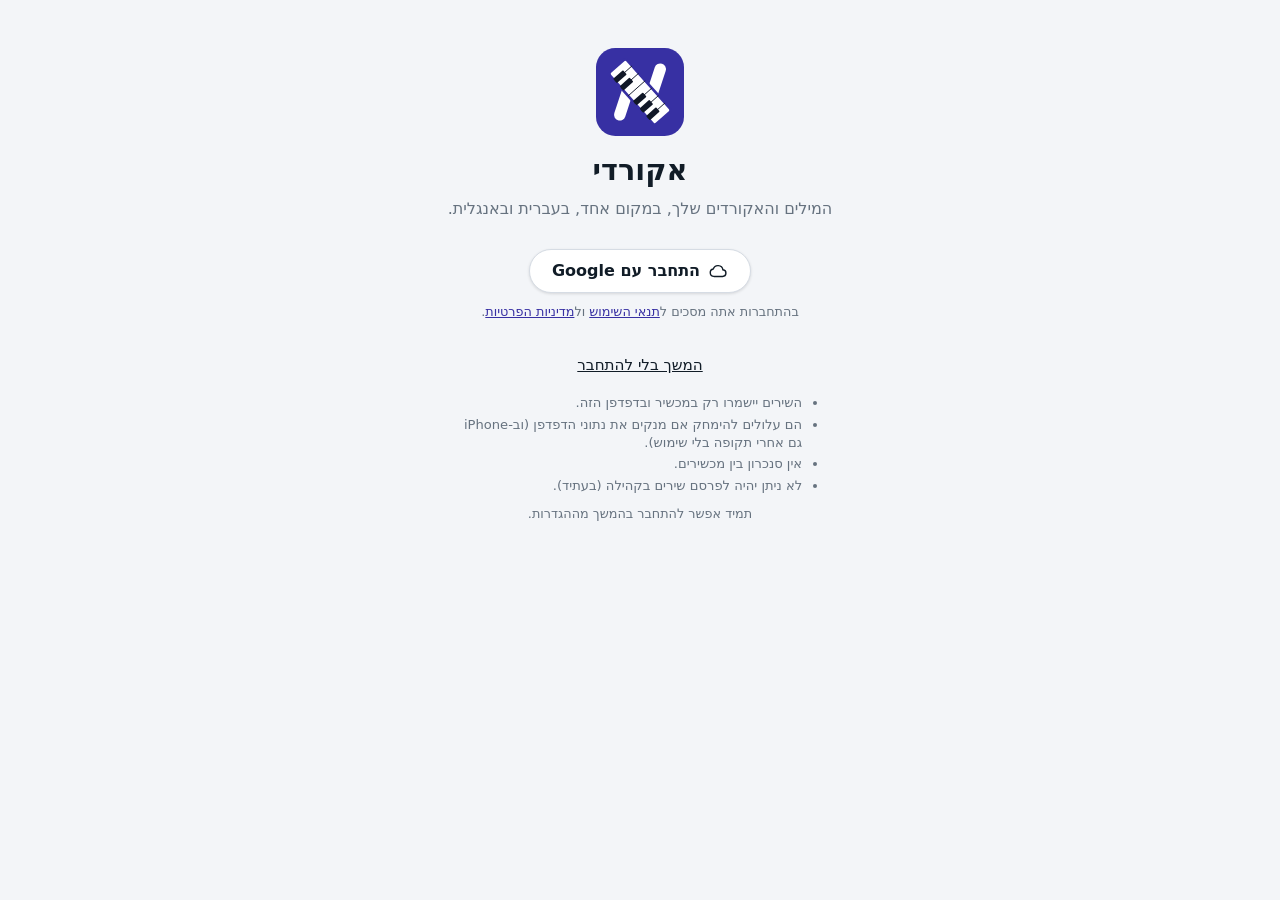
==== index.html @ b1d0d2cf "Merge release 0.80 into dev Co-Authored-By: Claude Opus 5.5 (1M context) <noreply@anthropic.com> Cla" ====
<!DOCTYPE html>
<html lang="he" dir="rtl">
<head>
<meta charset="utf-8">
<meta name="viewport" content="width=device-width, initial-scale=1, viewport-fit=cover">
<title>אקורדי</title>
<link rel="icon" type="image/svg+xml" href="icon.svg">
<link rel="manifest" href="manifest.webmanifest">
<link rel="apple-touch-icon" href="icons/apple-touch-icon.png">
<meta name="theme-color" content="#f3f5f8">
<script>/* גרסת beta (סביבת בדיקות): כתובת נפרדת, אייקון ושם אחרים */window.BETA=/\.pages\.dev$/.test(location.hostname)||location.port==='8766';if(window.BETA){document.title='אקורדי beta';document.querySelector('link[rel=manifest]').href='manifest-beta.webmanifest';document.querySelector('link[rel=icon]').href='icon-beta.svg';document.querySelector('link[rel=apple-touch-icon]').href='icons/apple-touch-icon-beta.png'}</script>
<meta name="mobile-web-app-capable" content="yes">
<meta name="apple-mobile-web-app-capable" content="yes">
<meta name="apple-mobile-web-app-title" content="אקורדי">
<meta name="apple-mobile-web-app-status-bar-style" content="default">
<script>try{var th=localStorage.getItem('chords_theme');if(th==='light'||th==='dark')document.documentElement.dataset.theme=th}catch(e){}</script>
<style>
:root{color-scheme:light dark}:root[data-theme=light]{color-scheme:light}:root[data-theme=dark]{color-scheme:dark}
:root{--bg:#f3f5f8;--fg:#111c27;--mut:#66727f;--ch:#3730a3;--cd:#fff;--bd:#d6dce4;--hl:#e0e7ff;--gbg:#dcfce7;--gfg:#166534;box-sizing:border-box;padding-top:env(safe-area-inset-top,0px);padding-bottom:env(safe-area-inset-bottom,0px);--chev:url("data:image/svg+xml,%3Csvg xmlns='http://www.w3.org/2000/svg' viewBox='0 0 12 12'%3E%3Cpath d='M2.5 4.5 6 8l3.5-3.5' fill='none' stroke='%2366727f' stroke-width='1.6' stroke-linecap='round' stroke-linejoin='round'/%3E%3C/svg%3E")}
@media (prefers-color-scheme:dark){:root:not([data-theme="light"]){--bg:#10141b;--fg:#e8edf3;--mut:#93a0ad;--ch:#a5b4fc;--cd:#18202b;--bd:#2c3745;--hl:#312e81;--gbg:#143323;--gfg:#86efac;--chev:url("data:image/svg+xml,%3Csvg xmlns='http://www.w3.org/2000/svg' viewBox='0 0 12 12'%3E%3Cpath d='M2.5 4.5 6 8l3.5-3.5' fill='none' stroke='%2393a0ad' stroke-width='1.6' stroke-linecap='round' stroke-linejoin='round'/%3E%3C/svg%3E")}}
:root[data-theme="dark"]{--bg:#10141b;--fg:#e8edf3;--mut:#93a0ad;--ch:#a5b4fc;--cd:#18202b;--bd:#2c3745;--hl:#312e81;--gbg:#143323;--gfg:#86efac;--chev:url("data:image/svg+xml,%3Csvg xmlns='http://www.w3.org/2000/svg' viewBox='0 0 12 12'%3E%3Cpath d='M2.5 4.5 6 8l3.5-3.5' fill='none' stroke='%2393a0ad' stroke-width='1.6' stroke-linecap='round' stroke-linejoin='round'/%3E%3C/svg%3E")}
html{scroll-padding-top:env(safe-area-inset-top,0px)}
body{margin:0;background:var(--bg);color:var(--fg);font-family:system-ui,"Segoe UI",Arial,"Noto Sans Hebrew",sans-serif;line-height:1.4}
#app{max-width:760px;margin:0 auto;padding:0 14px 150px}
.bar{display:flex;align-items:center;gap:8px;padding:10px 0;position:sticky;top:env(safe-area-inset-top,0px);background:var(--bg);z-index:5;border-bottom:1px solid var(--bd)}
.tt{flex:1;font-size:1.1rem;min-width:0;overflow:hidden;text-overflow:ellipsis;white-space:nowrap}
.tt>b,.tt>small{display:block;overflow:hidden;text-overflow:ellipsis}
.sub{font-size:.72rem;font-weight:400;color:var(--mut)}
.ic{font-size:1.1rem;padding:4px 9px}
.bd .cd,.bd .cc{cursor:pointer}
.bd .cd{padding:3px 4px;margin:-3px -4px}
.pop{position:fixed;z-index:20;background:var(--cd);color:var(--fg);border:1px solid var(--bd);border-radius:12px;padding:10px 12px;box-shadow:0 6px 24px rgba(0,0,0,.25);max-width:calc(100vw - 16px)}
.ph{display:flex;align-items:center;gap:8px;margin-bottom:6px}.ph b{font-size:1.1rem;direction:ltr;flex:1}
.px{padding:2px 8px}
.dd{position:relative}
.mn{position:absolute;bottom:calc(100% + 6px);inset-inline-start:0;background:var(--cd);border:1px solid var(--bd);border-radius:10px;padding:4px;display:flex;flex-direction:column;gap:2px;z-index:15;box-shadow:0 6px 24px rgba(0,0,0,.25)}
.mn[hidden]{display:none}
.mi{display:flex;align-items:center;gap:8px;border:0;background:none;padding:6px 10px;border-radius:8px;cursor:pointer;white-space:nowrap}
.mi.on{background:var(--hl)}
.ic svg,.mi svg{width:22px;height:22px;stroke:currentColor;fill:none;stroke-width:1.6;stroke-linecap:round;stroke-linejoin:round}
.pg{display:flex;justify-content:center;direction:ltr}.pn{color:var(--mut);font-size:.85rem;text-align:center;margin-top:6px}
.sxn{direction:ltr;text-align:center;font-size:1.6rem;font-weight:600;color:var(--ch);white-space:pre;padding:2px 16px}
button,select,input,textarea{font:inherit;color:inherit}
.b{background:var(--cd);border:1px solid var(--bd);border-radius:8px;padding:7px 12px;cursor:pointer;text-decoration:none;color:var(--fg)}
.b:focus-visible,input:focus-visible,textarea:focus-visible,.gap:focus-visible{outline:2px solid var(--ch);outline-offset:2px}
.pr{background:var(--ch);color:var(--bg);border-color:var(--ch);font-weight:700}
.on{background:var(--hl);border-color:var(--ch)}
.card{display:flex;align-items:center;gap:10px;background:var(--cd);border:1px solid var(--bd);border-radius:10px;padding:12px;margin:10px 0;cursor:pointer}
.card{-webkit-tap-highlight-color:transparent;transition:background .12s}.card:active:not(:has(.b:active,.dd:active,.mn:active)){background:var(--hl)}
.card .n{flex:1;min-width:0;overflow-wrap:anywhere}.card small{color:var(--mut);display:block}
.em{color:var(--mut);padding:40px 0;text-align:center}
.f{display:block;width:100%;box-sizing:border-box;background:var(--cd);border:1px solid var(--bd);border-radius:8px;padding:9px;margin:8px 0}
textarea.f{min-height:300px;line-height:1.6}
/* חץ אחיד לרשימות נפתחות (אותו חץ גם בכפתור התיקייה), במקום החץ שמשתנה בין טלפונים */
select.f{-webkit-appearance:none;appearance:none;background-image:var(--chev);background-repeat:no-repeat;background-position:left 10px center;background-size:12px;padding-left:30px}
.chev{width:12px!important;height:12px!important;stroke:var(--mut)!important;stroke-width:1.6!important;stroke-linecap:round}
.row{display:flex;gap:8px;align-items:center}.row .f{flex:1}
.row.ctl{flex-wrap:wrap;margin:8px 0}.row.ctl>*{margin:0}.row.ctl .b{flex:none}
.bpw{display:flex!important;align-items:center;flex:1 1 5.5em!important;min-width:5.5em;padding:0 8px!important;cursor:text}.bpw input{border:0;background:none;color:inherit;font:inherit;width:100%;min-width:0;padding:9px 0;outline:none;-moz-appearance:textfield}
.bpw input::-webkit-outer-spin-button,.bpw input::-webkit-inner-spin-button{-webkit-appearance:none;margin:0}.bpw .sfx{color:var(--mut);font-size:.8em;flex:none;line-height:1;align-self:center}
.bpw:focus-within{border-color:var(--ch)}
.row.lkr .f{flex:2;min-width:0}.row.lkr .fpb{flex:1;min-width:0;width:auto;margin:8px 0;padding:9px 8px}.fpb .n{overflow:hidden;text-overflow:ellipsis;white-space:nowrap}
.tabs{display:flex;gap:6px;margin:10px 0}
.hint{color:var(--mut);font-size:.9rem;margin:6px 0 14px}
.ln{position:relative;margin:0 0 .15em;margin-inline-start:2.2em;line-height:1.35;min-height:1.2em}
.hc .w{margin-top:1.1em}
.w{display:inline-block;white-space:nowrap}
/* מילה ארוכה מרוחב השורה (למשל קישור): נשברת לשורה הבאה, והאקורדים נשארים על האותיות שלהם */
.w.brk,.w.brk>.lr{display:inline-flex;flex-wrap:wrap;max-width:100%}.hc .w.brk,.hc .w.brk>.lr{row-gap:1.1em}
.cl{position:relative;display:inline-block;white-space:pre}
.lr{unicode-bidi:isolate}.gl{unicode-bidi:isolate}
.ch{position:absolute;bottom:100%;left:50%;transform:translateX(-50%);font-size:.8em;font-weight:700;line-height:1.2;color:var(--ch);white-space:nowrap;direction:ltr;unicode-bidi:isolate}
.ch{display:flex;gap:.5em}
.cd{position:relative}
.ln[dir=rtl] .ch{flex-direction:row-reverse}
.ln[dir=rtl] .st .ch{left:0;transform:none}
.ln[dir=ltr] .st .ch{left:auto;right:0;transform:none}
.hy{display:inline-block;text-align:center;color:var(--mut);white-space:pre;direction:ltr;unicode-bidi:isolate}
.ed .cd{cursor:grab;touch-action:pan-y;user-select:none;-webkit-user-select:none;-webkit-touch-callout:none;padding:3px 4px;margin:-3px -4px}
.cl.dt{background:var(--hl);outline:2px solid var(--ch)}
.pvr{display:flex;align-items:center;gap:8px;direction:ltr}
.pmid{flex:1;min-width:0;display:flex;align-items:center;justify-content:center;gap:6px}
.pl2{display:flex;gap:6px;align-items:center}
.rw.ltr{direction:ltr}
.sl{min-width:1.4em}
.sl.st{position:absolute;inset-inline-start:-2.2em;width:2em;min-width:0}
.sl.en{margin-inline-start:.45em}
.ed .cl{cursor:pointer;border-radius:3px}.ed .cl:hover{background:var(--hl)}
.ed .sl{outline:1px dashed var(--bd)}
.cl.sel{background:var(--hl);box-shadow:0 0 0 2px var(--ch)}
/* בעריכה הסימון בשורת האקורדים ולא על האות (המשבצות בקצוות נשארות כמו שהן) */
.cl.sel:not(.sl){background:none;box-shadow:none}.cl.sel:not(.sl) .ch{background:var(--hl);box-shadow:0 0 0 2px var(--ch);border-radius:4px;padding:0 3px}
.cl.sel:not(.sl):not(:has(.ch))::before{content:'';position:absolute;bottom:100%;left:50%;transform:translateX(-50%);width:max(100%,14px);height:1.05em;margin-bottom:2px;background:var(--hl);box-shadow:0 0 0 2px var(--ch);border-radius:4px}
.cr{margin:2px 0 6px;margin-inline-start:2.2em}
.hd{display:flex;gap:8px;align-items:center;color:var(--mut);font-size:.8em;margin-bottom:2px}
.bd .cr.lb1{margin-top:1.1em}.bd .cr.lb1:first-child{margin-top:0}
.bd .cr:not(.sec)+.ln:not(.hc){margin-top:.7em}
.cr.sec .hd,.bd .cr .hd{font-weight:700;font-size:.8em;margin-bottom:0}
.cx{display:flex;flex-wrap:wrap;gap:8px 18px;align-items:center;font-weight:700;color:var(--ch);direction:ltr;justify-content:flex-start;font-size:.8em}
.cr.rtl .cx{justify-content:flex-end}.cx.bars{gap:8px 10px}.cx .cbar{color:var(--mut);font-weight:400;opacity:.7}.cc.c1{position:relative}.arw{position:absolute;bottom:100%;left:0;font-weight:400;color:var(--mut);pointer-events:none;line-height:1.3;font-size:1.1em}.cr.arm .cx{margin-top:1.3em}
.cx .cc{font:inherit}
.lb{background:none;border:0;border-bottom:1px dashed var(--bd);flex:1;padding:4px 0;font-size:.85rem}
.er{display:flex;align-items:flex-start;gap:6px}.er>.ln,.er>.cr{flex:1;min-width:0}
.gap{flex:none;width:24px;height:24px;margin-top:.7em;border-radius:50%;border:1px solid var(--bd);background:var(--cd);color:var(--mut);opacity:.65;font-size:15px;line-height:1;cursor:pointer;padding:0}
.gap:hover{opacity:1}
.cb,.tb{position:fixed;inset-inline:0;bottom:0;}
.cb{bottom:var(--kb,0px)}
.cb,.tb{position:fixed;inset-inline:0;background:var(--cd);border-top:1px solid var(--bd);padding:10px 14px calc(10px + env(safe-area-inset-bottom,0px));z-index:9}
.cb{box-sizing:border-box;display:flex;flex-direction:column;gap:6px;max-height:70vh;overflow-y:auto}
.phd{font-size:.75rem;color:var(--mut);text-align:center;margin-top:2px}
.cb .rw{margin:3px 0}
.rw.fit{flex-wrap:nowrap}.rw.fit>*{flex:1 1 0;min-width:0}.rw.fit .b{padding-inline:2px;width:100%}
.sar[hidden]{display:none}
.pside{flex:0 0 46px;display:flex;gap:6px;align-items:center}.pside.r{justify-content:flex-end}
.pmid .pv{min-width:0;overflow:hidden;text-overflow:ellipsis;white-space:nowrap}.pv.pvl{font-size:1.1rem}.pv.pvx{font-size:.95rem}.pmid .pa{padding-inline:7px;min-width:0}
.pv.pv0{color:var(--mut);font-weight:400;font-size:1rem}
.pus{flex-wrap:nowrap;overflow-x:auto;justify-content:center;scrollbar-width:none}
.whs{display:grid;grid-template-columns:.8fr 1.4fr 1fr;gap:6px;direction:ltr}
.wcol{display:flex;flex-direction:column;gap:2px;min-width:0}
.wlb{font-size:.72rem;color:var(--mut);text-align:center}
.wwrap{position:relative;border:1px solid var(--bd);border-radius:10px;overflow:hidden}
.wwrap::before{content:"";position:absolute;inset:28px 0 auto;height:28px;background:var(--hl);border-block:1px solid var(--ch);pointer-events:none}
.wh{position:relative;height:84px;overflow-y:auto;scroll-snap-type:y mandatory;scrollbar-width:none;padding-block:28px;box-sizing:border-box;overscroll-behavior:contain}
.wh::-webkit-scrollbar{display:none}.wh:focus-visible{outline:2px solid var(--ch);outline-offset:-2px}
.wi{height:28px;display:flex;align-items:center;justify-content:center;scroll-snap-align:center;cursor:pointer;color:var(--mut);direction:ltr}
.wi.cur{color:var(--ch);font-weight:700}
.wfd{position:absolute;inset:0;pointer-events:none;background:linear-gradient(var(--cd),transparent 35%,transparent 65%,var(--cd))}
.hdr{padding:0 0 4px}
.icr{display:flex;gap:6px;align-items:center;min-width:0}
.stk{position:sticky;top:env(safe-area-inset-top,0px);z-index:6;background:var(--bg);padding:10px 0 8px}
.stk.sh{box-shadow:0 1px 0 var(--bd)}
.mt{flex:1;min-width:0;overflow:hidden;text-overflow:ellipsis;white-space:nowrap;font-weight:700;font-size:1rem;opacity:0;transition:opacity .2s;padding:0 4px}
.stk.sh .mt{opacity:1}
@media (prefers-reduced-motion:reduce){.mt{transition:none}}
.tvn{background:none;border:0;padding:4px 2px;min-width:2.2em;text-align:center;cursor:pointer;direction:ltr;unicode-bidi:isolate;font-weight:600;color:var(--fg)}
.vctl .g.tone{gap:2px}
.icr .b.ic{width:44px;height:44px;padding:0;display:inline-flex;align-items:center;justify-content:center}
input[type=range],input[type=checkbox]{accent-color:var(--ch)}
html{overflow-x:clip}
.trow{display:flex;align-items:center;gap:8px;margin:12px 0 0}.trow .sti{flex:1;margin:0;min-width:0}
.hl{background:none;border:0;padding:4px;width:44px;height:44px;cursor:pointer;color:var(--mut);display:inline-flex;align-items:center;justify-content:center}
.hl svg{width:22px;height:22px;stroke:currentColor;fill:none;stroke-width:1.8;stroke-linecap:round;stroke-linejoin:round}
.hl.on{color:#e11d48}.hl.on svg{fill:currentColor}
.hl:focus-visible{outline:2px solid var(--ch);outline-offset:2px;border-radius:6px}
.sti{font-size:1.35rem;margin:12px 0 0;line-height:1.25;overflow-wrap:anywhere}
.sar{display:flex;align-items:center;gap:8px;color:var(--mut);font-size:.85rem;margin:2px 0 14px;min-height:1.2em}
.cpt{background:none;color:var(--mut);border:1px solid var(--bd);border-radius:6px;padding:0 7px;font-size:.78rem}
.cpt:empty{display:none}
.bpt{background:none;color:var(--mut);border:1px solid var(--bd);border-radius:6px;padding:0 7px;font-size:.78rem}.bpt:empty{display:none}
.nte{white-space:pre-wrap;font-size:.85rem;color:var(--mut);border-inline-start:3px solid var(--ch);padding:2px 10px;margin:-6px 0 12px}
textarea.f.nta{min-height:0;line-height:1.4;resize:vertical}
.pdfbox .pnote{white-space:pre-wrap;font-size:11px;color:#444!important;margin-top:4px}

.mn.dn{bottom:auto;top:calc(100% + 6px)}
.wel{max-width:420px;margin:0 auto;padding:48px 4px 40px;text-align:center}
.wel h1{font-size:1.8rem;margin:0 0 8px}.wlogo{width:88px;height:88px;display:block;margin:0 auto 14px}.wel .tag{color:var(--mut);margin:0 0 28px}
.gbtn{display:inline-flex;align-items:center;justify-content:center;gap:8px;padding:10px 22px;border-radius:999px;background:var(--cd);color:var(--fg);border:1px solid var(--bd);font-size:1rem;font-weight:600;cursor:pointer;box-shadow:0 1px 3px rgba(0,0,0,.12)}
.gbtn svg{width:20px;height:20px;stroke:currentColor;fill:none;stroke-width:1.7}
.gbtn:focus-visible{outline:2px solid var(--ch);outline-offset:2px}
.wide{display:block;width:100%;padding:12px;font-size:1rem;margin-top:14px}
.insr{display:flex;gap:8px;margin:6px 0 4px}
.insb{flex:1;display:flex;flex-direction:column;align-items:center;gap:4px;padding:10px 4px;font-size:.85rem}
.insb svg{width:28px;height:28px;stroke:currentColor;fill:none;stroke-width:1.6;stroke-linecap:round;stroke-linejoin:round}
.lbl{display:block;text-align:start;font-size:.9rem;margin:14px 0 2px}
.srow{display:flex;gap:6px;align-items:center;margin:4px 0 8px}
.sbox{position:relative;flex:1;min-width:0}.sbox input{width:100%;box-sizing:border-box;margin:0;padding-inline-end:34px}
.sbox .clr{position:absolute;inset-inline-end:4px;top:50%;transform:translateY(-50%);background:none;border:0;color:var(--mut);font-size:1rem;padding:6px;cursor:pointer}
.chips{display:flex;gap:6px;overflow-x:auto;padding:2px 0 8px;scrollbar-width:none;-webkit-overflow-scrolling:touch}.chips::-webkit-scrollbar{display:none}
.chip{flex:none;border-radius:999px;padding:6px 14px;font-size:.9rem;white-space:nowrap}
.chip.add{color:var(--mut);border-style:dashed}
.fsel{display:flex;flex-wrap:wrap;gap:6px;margin:6px 0 10px}
.pick{display:flex;align-items:center;gap:10px;background:var(--cd);border:1px solid var(--bd);border-radius:10px;padding:10px 12px;margin:6px 0;cursor:pointer}
.pick input{width:20px;height:20px}.pick .n{flex:1}.pick small{display:block;color:var(--mut)}
.fol{display:flex;gap:6px;align-items:center;margin:0 0 10px}
.fbtn{display:inline-flex;align-items:center;gap:6px;max-width:60vw}.fbtn span{overflow:hidden;text-overflow:ellipsis;white-space:nowrap}
.fbtn svg{width:20px;height:20px;stroke:currentColor;fill:none;stroke-width:1.7;stroke-linejoin:round;flex:none}
.mn.fl2{max-height:min(50vh,360px);overflow-y:auto;min-width:200px}
.frow{display:flex;align-items:center;gap:2px}.frow .mi{flex:1;text-align:start}
.pin{background:none;border:0;color:var(--mut);padding:6px 8px;cursor:pointer;opacity:.55}.pin.on{color:var(--ch);opacity:1}
.pin svg{width:18px;height:18px;stroke:currentColor;fill:none;stroke-width:1.7;stroke-linejoin:round}.pin.on svg{fill:currentColor}
.dlgw{position:fixed;inset-inline:0;top:var(--vvt,0px);height:var(--vvh,100%);z-index:50;background:rgba(0,0,0,.45);display:flex;align-items:flex-start;justify-content:center;padding:max(16px,min(12vh,80px)) 16px 16px;box-sizing:border-box;overflow-y:auto}
.dlg{background:var(--cd);color:var(--fg);border:1px solid var(--bd);border-radius:14px;padding:18px;width:100%;max-width:360px;box-shadow:0 10px 40px rgba(0,0,0,.35)}
.dlg h3{margin:0 0 8px;font-size:1.1rem}.dlg p{margin:0 0 10px;color:var(--mut);font-size:.95rem}
.dlg .f{margin:6px 0 14px}.dlgb{display:flex;gap:8px;justify-content:flex-end;flex-wrap:wrap}.dlgb.dlgv{flex-direction:column;align-items:stretch}
.danger{background:#dc2626;border-color:#dc2626;color:#fff;font-weight:700}
input[type=search]::-webkit-search-cancel-button,input[type=search]::-webkit-search-decoration{-webkit-appearance:none;appearance:none;display:none}
.dlg .plist{max-height:min(45vh,340px);overflow-y:auto;margin:6px 0 12px}
.dlg .pick{margin:4px 0;padding:8px 10px}
.dvc{background:var(--cd);border:1px solid var(--bd);border-radius:12px;padding:2px 14px;margin:8px 0 14px}.dvc .kv{display:flex;justify-content:space-between;align-items:baseline;gap:12px;padding:9px 0;border-bottom:1px solid var(--bd)}.dvc .kv:last-child{border-bottom:0}.dvc .kv span:first-child{color:var(--mut);font-size:.9rem;flex:none}.dvc .kv span:last-child{text-align:end;overflow-wrap:anywhere}.dvc .kv .ok{color:#16a34a}.dvc .kv .wr{color:#d97706}.dvc .kv .bd{color:#dc2626}.dvc .ac{display:flex;align-items:center;justify-content:space-between;gap:12px;padding:10px 0;border-bottom:1px solid var(--bd)}.dvc .ac:last-child{border-bottom:0}.dvc .ac div{flex:1}.dvc .ac small{display:block;color:var(--mut);font-size:.82rem;margin-top:2px}.dvc .ac .b{flex:none}.dvt .b{flex:1;padding-inline:4px}.betatag{position:fixed;top:env(safe-area-inset-top,0px);left:50%;transform:translateX(-50%);z-index:50;background:#b45309;color:#fff;font:600 10px/1 system-ui,sans-serif;letter-spacing:1px;padding:2px 8px 3px;border-radius:0 0 6px 6px;pointer-events:none}.dvs{position:sticky;top:env(safe-area-inset-top,0px);z-index:6;background:var(--bg);padding-bottom:2px;border-bottom:1px solid var(--bd)}.dvs .bar{position:static;border-bottom:0}.dvs .dvt{margin:2px 0 8px}.dvk.k3{grid-template-columns:repeat(3,1fr)}.dvk.k2{grid-template-columns:repeat(2,1fr)}.k3 .dvt1{padding:10px}.k3 .dvt1 small{font-size:.72rem}.dvr{display:flex;align-items:center;justify-content:space-between;gap:10px;flex-wrap:wrap;margin:10px 0 4px}.dvr .chk{margin:0}.dvfk{display:flex;gap:6px;flex-wrap:wrap;margin:8px 0}.dvl{font-size:.88rem;color:var(--mut);margin:8px 0 0}.dvc>div>input.f{width:100%;margin:0 0 6px}.dvfk .b{padding:6px 10px;font-size:.88rem}.dvsum{background:var(--hl);border-radius:10px;padding:10px 12px;margin:8px 0;font-size:.92rem}.dvsum a{color:var(--ch);font-weight:600}.dvx{display:flex;justify-content:flex-start;padding:4px 0 10px}.b.sm{padding:5px 10px;font-size:.85rem}.kv .b.sm{margin-inline-start:8px}.dvkd{font-weight:600;color:var(--ch)}.dvfe{margin:-4px 0 8px;font-size:.88rem}.cld{max-height:100%;box-sizing:border-box;display:flex;flex-direction:column;max-width:440px}.cld h3,.cld .dlgb{flex:none}.cll{overflow-y:auto;flex:1 1 auto;min-height:0;margin:4px 0 12px}.cli{padding:8px 0;border-bottom:1px solid var(--bd)}.cli:last-child{border-bottom:0}.clh{display:flex;justify-content:space-between;color:var(--mut);font-size:.85rem}.clh b{color:var(--fg)}.cli ul{margin:4px 0 0;padding-inline-start:18px}.cli li{font-size:.9rem;margin:2px 0}.clul{font-size:.8rem;color:var(--ch);margin:6px 0 0;font-weight:600}.clu li{color:var(--ch)}.dvbtn{padding-top:10px}.fbd select{margin:0 0 8px}.cof{display:flex;align-items:center;gap:12px;margin:26px 0 0;padding:14px;border-radius:16px;background:linear-gradient(135deg,#fff7e6,#ffe8c7);border:1px solid #f5d39a;color:#5b3712;text-decoration:none;box-shadow:0 2px 10px rgba(180,110,20,.12);transition:transform .15s}.cof:active{transform:scale(.98)}.cofi{font-size:2rem;line-height:1;flex:none;animation:cofw 3s ease-in-out infinite}@keyframes cofw{0%,100%{transform:rotate(0)}50%{transform:rotate(-8deg)}}.cofb{flex:1;min-width:0}.cofb b{display:block;font-size:.98rem}.cofb small{display:block;font-size:.82rem;line-height:1.4;opacity:.85;margin-top:2px}.cofg{flex:none;background:#ffdd00;color:#3b2408;font-weight:700;font-size:.88rem;padding:8px 13px;border-radius:999px;box-shadow:0 2px 0 #d4a900;white-space:nowrap}@media(prefers-color-scheme:dark){:root:not([data-theme="light"]) .cof{background:linear-gradient(135deg,#2d2213,#3a2a14);border-color:#5c4320;color:#f6dfb8;box-shadow:none}}:root[data-theme="dark"] .cof{background:linear-gradient(135deg,#2d2213,#3a2a14);border-color:#5c4320;color:#f6dfb8;box-shadow:none}.vfoot{text-align:center;color:var(--mut);font-size:.8rem;margin:22px 0 8px;line-height:1.7}.wnl{color:var(--ch);font-size:.85rem;position:relative}.wnl.dot::after{content:'';position:absolute;top:-1px;inset-inline-end:-9px;width:7px;height:7px;border-radius:50%;background:#e11d48}.hq{margin:0 0 8px;width:100%;flex:none}.hsec{border-bottom:1px solid var(--bd)}.hsec:last-child{border-bottom:0}.hh{display:flex;justify-content:space-between;align-items:center;width:100%;background:none;border:0;color:inherit;font:inherit;font-weight:600;padding:11px 2px;cursor:pointer;text-align:start}.hc{color:var(--fg);font-size:1.2rem;line-height:1}.hil{padding:0 2px 10px}.hit{padding:5px 0;font-size:.92rem;line-height:1.45}.hit b{display:block;font-size:.92rem}.hit span{color:var(--mut)}.wns{margin:6px 0 0}.wnh{font-weight:600;font-size:.9rem}.wns ul{margin:2px 0 0;padding-inline-start:18px}.wns li{font-size:.9rem;margin:2px 0}.dve code{display:block;font-size:.8rem;margin:0 0 10px;overflow-wrap:anywhere}.dvk{display:grid;grid-template-columns:repeat(auto-fit,minmax(130px,1fr));gap:8px;margin:8px 0 14px}.dvt1{background:var(--cd);border:1px solid var(--bd);border-radius:12px;padding:12px 14px}.dvt1 b{display:block;font-size:1.6rem;line-height:1.1;font-variant-numeric:tabular-nums}.dvt1 span{color:var(--mut);font-size:.88rem}.dvt1 small{display:block;color:var(--mut);font-size:.78rem;margin-top:2px;white-space:pre-line}.dvch{padding:10px 12px}.dvg{width:100%;height:auto;display:block}.dvg .bar{fill:var(--ch)}.dvg .hit{fill:transparent}.dvg g:hover .bar{opacity:.75}.dvg .ax{stroke:var(--bd);stroke-width:1}.dvax{display:flex;justify-content:space-between;color:var(--mut);font-size:.78rem;margin-top:4px}.dvb{padding:8px 0;border-bottom:1px solid var(--bd)}.dvb:last-child{border-bottom:0}.dvbt{display:flex;justify-content:space-between;gap:10px;font-size:.92rem;margin-bottom:5px}.dvbt span:last-child{color:var(--mut);font-variant-numeric:tabular-nums;white-space:nowrap}.dvbr{height:6px;background:var(--hl);border-radius:3px;overflow:hidden}.dvbr i{display:block;height:100%;background:var(--ch);border-radius:3px}.dvh{display:flex;justify-content:space-between;align-items:center;gap:8px;color:var(--mut);font-size:.88rem;margin:4px 0}.dve2{padding:9px 0;border-bottom:1px solid var(--bd)}.dve2:last-child{border-bottom:0}.dve2 code{display:block;font-size:.82rem;overflow-wrap:anywhere;text-align:left}.dve2 small{color:var(--mut);font-size:.78rem}.dvf{padding:10px 14px}.dvf.dn{opacity:.6}.dvfm{display:flex;justify-content:space-between;gap:10px;flex-wrap:wrap;color:var(--mut);font-size:.82rem}.dvf p{margin:8px 0 10px;white-space:pre-wrap;overflow-wrap:anywhere}.dvc>textarea.f,.dvc>select.f{width:100%;margin:6px 0}.dvc>.row{margin:6px 0 12px;justify-content:flex-end}.fbd textarea{width:100%;resize:vertical;margin:0 0 8px}.fbd .f{margin:0 0 8px}.dve{text-align:center;color:var(--mut);padding:28px 12px}
.ipk .ipt{display:flex;align-items:center;justify-content:space-between;gap:8px;margin:2px 0 4px}.ipk .ipc{color:var(--mut);font-size:.9rem}.ipk .ipx{font-size:.75rem;color:var(--mut);border:1px solid var(--bd);border-radius:6px;padding:1px 6px;white-space:nowrap}.ipk .b:disabled{opacity:.5;cursor:default}
.nfr{display:flex;gap:6px;margin:4px 0}.nfr .f{margin:0;flex:1}
.fpb{display:flex;align-items:center;gap:8px;text-align:start;width:100%}.fpb svg{width:20px;height:20px;stroke:currentColor;fill:none;stroke-width:1.7;flex:none}
.fpb small{display:block;color:var(--mut);font-size:.8rem;overflow:hidden;text-overflow:ellipsis;white-space:nowrap}.fpb .n{flex:1;min-width:0}
.bd .ln,.bd .cr{margin-inline-start:1.1em}
.bd .sl.st{inset-inline-start:-1.1em;width:1em}
.vctl{display:flex;flex-wrap:wrap;align-items:center;gap:6px 16px;margin:2px 0 14px;font-size:.9rem}.vctl .g{display:flex;gap:6px;align-items:center}
.tr1 input[type=range]{flex:0 1 110px;width:110px;min-width:60px}
.tr1 .sgi{height:auto;border-radius:8px;padding:7px 10px}
.seg{display:inline-flex;align-items:stretch;border:1px solid var(--bd);border-radius:12px;overflow:hidden;background:var(--cd);height:40px}
.seg>*{border:0;border-radius:0;background:none;color:var(--fg);font:inherit;display:flex;align-items:center;justify-content:center;padding:0 12px;cursor:pointer;margin:0}
.seg>*+*{border-inline-start:1px solid var(--bd)}
.seg>.on{background:var(--hl);color:var(--ch);font-weight:600}
.seg>*:focus-visible{outline:2px solid var(--ch);outline-offset:-2px}
.seg .val{min-width:44px;flex-direction:column;line-height:1.05;padding:0 8px}
.seg .val small{font-size:10px;color:var(--mut)}.seg .val b{direction:ltr;unicode-bidi:isolate;font-size:15px}
.seg .a1{font-size:13px;font-weight:700}.seg .a2{font-size:20px;font-weight:700}
.sgi{height:40px;border-radius:12px;padding:0 10px}
.vctl{gap:8px 10px}
.pdfbox,.pdfbox *{font-family:PdfAlef,Arial,sans-serif!important}
.pdfbox .ch,.pdfbox .cx,.pdfbox .cc{color:#1e3a8a!important}.pdfbox .hd{color:#555!important}.pdfbox .hc{color:#111!important}.pdfbox .hy{color:#888!important}.pdfbox .cbar{color:#999!important}
.pdfbox .pdfh{margin-bottom:16px}.pdfbox .pt{font-size:20px;font-weight:700}.pdfbox .pt.big{font-size:30px;margin-top:140px}
.pdfbox .pm{font-size:11px;color:#555;margin-top:3px}
.pdfbox .toc{display:flex;justify-content:space-between;gap:12px;font-size:12px;padding:6px 0;border-bottom:1px solid #ddd}.pdfbox .tn{direction:ltr;color:#555}
.pdfbox .pfoot{font-size:8px;color:#888}
.hello{color:var(--mut);margin:2px 0 12px;font-size:.95rem}.brand{display:flex;align-items:center;gap:12px;margin:12px 0}.blogo{width:52px;height:52px;flex:none;border-radius:12px}.btx{min-width:0}.brand .sti{margin:0}.brand .hello{margin:2px 0 0}.mlogo{width:22px;height:22px;vertical-align:middle;margin-inline-end:6px;border-radius:5px}
.legal{font-size:.8rem;color:var(--mut);margin:10px 0 26px}.sec .legal{text-align:center}.cts .f{display:block;width:100%;margin:0 0 8px}.ctok{color:var(--gfg);margin:0 0 8px;font-size:.92rem}.ctr{display:flex;justify-content:flex-end}.devk{display:inline-flex;align-items:center;gap:6px;padding:6px 12px;border-radius:999px;font-size:.92rem;flex:none}.devk svg{width:18px;height:18px;fill:none;stroke:currentColor;stroke-width:1.8;stroke-linecap:round;stroke-linejoin:round}.legal a{color:var(--ch)}
.skip{background:none;border:0;color:var(--fg);text-decoration:underline;cursor:pointer;font-size:.95rem;padding:8px}
.lim{text-align:start;font-size:.82rem;color:var(--mut);margin:10px auto 0;padding-inline-start:1.2em;max-width:340px}.lim li{margin:3px 0}
.chk{display:flex;gap:8px;align-items:flex-start;text-align:start;font-size:.9rem;margin:12px 0}.chk input{margin-top:3px}
.acc{background:var(--cd);border:1px solid var(--bd);border-radius:10px;padding:12px;margin:8px 0}
.cld.ok{color:#16a34a;border-color:#16a34a}.cld.need{color:#d97706;border-color:#d97706}.cld.off{color:var(--mut)}.cld.err{color:#dc2626;border-color:#dc2626}
.cld.busy svg{animation:pul 1s ease-in-out infinite}@keyframes pul{50%{opacity:.35}}
@media (prefers-reduced-motion:reduce){.cld.busy svg{animation:none}}
.wel .nudge{text-align:start;margin:-24px 0 24px}
.mvs h1{font-size:1.5rem}.mvs .tag{direction:ltr;font-weight:600;color:var(--fg)}.mvs .b{display:block;margin:20px auto 8px;min-width:200px}.mvs .bk{margin-top:28px}.mvs .phint{margin-top:6px}.nudge{display:flex;align-items:center;gap:8px;background:var(--hl);border-radius:10px;padding:10px 12px;margin:4px 0 10px;font-size:.9rem}.nudge span{flex:1}
.fab{position:fixed;left:16px;bottom:calc(18px + env(safe-area-inset-bottom,0px));width:58px;height:58px;border-radius:50%;border:0;background:var(--ch);color:var(--bg);box-shadow:0 6px 18px rgba(0,0,0,.3);display:flex;align-items:center;justify-content:center;cursor:pointer;z-index:8}
.fabd{position:fixed;left:16px;bottom:calc(18px + env(safe-area-inset-bottom,0px));z-index:8}.fabd .fab{position:static}.fabd .mn{bottom:calc(100% + 8px)}
.f.bad{border-color:#dc2626;box-shadow:0 0 0 1px #dc2626}
.row.tar{align-items:stretch}.flw{position:relative;flex:1;min-width:0;transition:flex-grow .15s}.flw:first-child{flex:1.4}.flw:focus-within{flex:2.6}
.flw .f{padding:20px 10px 6px}.flw .f::placeholder{color:transparent}.fll{position:absolute;top:13px;inset-inline-start:11px;font-size:.68rem;color:var(--mut);pointer-events:none}
.row.ctl .dtb{padding-inline:9px}
.lnkb{background:none;border:0;padding:0;color:var(--ch);text-decoration:underline;cursor:pointer;font-size:inherit}
.psd{display:flex;flex-direction:column;gap:8px;max-height:calc(100dvh - 32px)}.psd h3{margin:0}.psd .f{margin:0}.psd .dlgb{margin-top:4px}.psd textarea{flex:1;min-height:min(46vh,420px);font-family:ui-monospace,Menlo,Consolas,monospace;font-size:.85rem;white-space:pre;overflow-x:auto}.psd textarea::placeholder{white-space:pre-line;font-family:system-ui,'Segoe UI',Arial,sans-serif}.psd textarea:placeholder-shown{direction:rtl}.phint{margin:0;color:var(--mut);font-size:.82rem;line-height:1.35}.perr{color:#dc2626;margin:0;font-size:.9rem}
.fab svg{width:28px;height:28px;stroke:currentColor;fill:none;stroke-width:2.4;stroke-linecap:round}
.fab:focus-visible{outline:2px solid var(--fg);outline-offset:3px}
.hrt{color:var(--mut)}.hrt.on{color:#e11d48;border-color:#e11d48}
.hrt.on svg{fill:currentColor}
.card .hrt{border:0;background:none;padding:6px}
.mn.le{inset-inline-start:auto;inset-inline-end:0}
.sp{flex:1}
.mrow{display:flex;align-items:center;gap:8px;direction:ltr;padding:4px}
.mrow .b{width:44px;height:40px;padding:0;font-size:1.2rem;touch-action:manipulation;user-select:none;-webkit-user-select:none}
.bpm{min-width:3.2em;text-align:center;font-size:1.5rem;font-weight:700;line-height:1}.bpm small{display:block;font-size:.65rem;font-weight:400;color:var(--mut)}
.mgo{margin:4px;justify-content:center}
.ic.beat{background:var(--ch);color:var(--bg);border-color:var(--ch)}
.ic.live{color:#dc2626;border-color:#dc2626}
.cam{position:fixed;z-index:25;top:calc(80px + env(safe-area-inset-top,0px));left:12px;width:132px;background:var(--cd);border:1px solid var(--bd);border-radius:12px;padding:4px;box-shadow:0 6px 24px rgba(0,0,0,.3);touch-action:none}
.cam video{display:block;width:100%;aspect-ratio:3/4;object-fit:cover;border-radius:8px;transform:scaleX(-1);background:#000}
.cbar{display:flex;align-items:center;justify-content:space-between;gap:4px;margin-top:4px}
.recb{width:38px;height:38px;border-radius:50%;border:3px solid var(--fg);background:#dc2626;padding:0;cursor:pointer}
.recb.on{border-radius:10px;width:34px;height:34px;margin:2px}
.ctm{font-size:.8rem;color:#dc2626;font-variant-numeric:tabular-nums;min-width:2.6em;text-align:center}
.csv{width:100%;margin-top:4px;padding:6px 4px}
.vgh{font-size:1rem;margin:18px 0 6px}
.vit{display:flex;align-items:center;gap:8px;background:var(--cd);border:1px solid var(--bd);border-radius:10px;padding:8px 10px;margin:6px 0}
.vit .n{flex:1;font-size:.9rem}.vit small{display:block;color:var(--mut)}
.vmod{position:fixed;inset:0;z-index:40;background:rgba(0,0,0,.85);display:flex;flex-direction:column;align-items:center;justify-content:center;padding:16px;gap:10px}
.vmod video{max-width:100%;max-height:80vh;border-radius:10px;background:#000}
.mi[disabled]{opacity:.5;cursor:default}
.mh{font-size:.75rem;color:var(--mut);padding:2px 10px 6px;max-width:15em;white-space:normal}
.sec{padding:6px 0}.sh{font-size:1.05rem;margin:16px 0 4px}
.sec .row .b{flex:1}
.bnr{display:flex;align-items:center;gap:10px;background:var(--hl);border-radius:10px;padding:10px 12px;margin:4px 0 10px}.bnr span{flex:1}
.upd{position:fixed;bottom:calc(90px + env(safe-area-inset-bottom,0px));left:50%;transform:translateX(-50%);display:flex;align-items:center;gap:10px;background:var(--fg);color:var(--bg);padding:8px 8px 8px 14px;border-radius:12px;z-index:29;font-size:.9rem;white-space:nowrap;box-shadow:0 4px 14px rgba(0,0,0,.2)}.upd .b{min-height:34px;padding:4px 12px}
.toast{position:fixed;top:calc(12px + env(safe-area-inset-top,0px));left:50%;transform:translateX(-50%);background:var(--fg);color:var(--bg);padding:8px 14px;border-radius:10px;z-index:30;font-size:.9rem;max-width:calc(100vw - 32px)}
.tb{display:flex;flex-direction:column;gap:8px}
.tr1{display:flex;align-items:center;gap:10px;max-width:732px;margin:0 auto;width:100%}

.tr2{display:flex;justify-content:center;gap:8px 22px;flex-wrap:wrap;font-size:.9rem}
.tr2 .g{display:flex;gap:6px;align-items:center}
.sq{width:46px;height:42px;padding:0;display:inline-flex;align-items:center;justify-content:center}
.ic{display:inline-flex;align-items:center;justify-content:center}
.rw{display:flex;flex-wrap:wrap;gap:6px;justify-content:center;margin:6px 0}
.pk{min-width:2.6em;direction:ltr;text-align:center}
.us{background:var(--hl);border-color:var(--ch);color:var(--ch);font-weight:700}
.sep{border:0;border-top:1px solid var(--bd);margin:8px 0}
.msep{border:0;border-top:1px solid var(--bd);margin:3px 6px}.mi.dgr{color:#dc2626}.mi.dgr svg{stroke:#dc2626}.mi[disabled]{opacity:.45}
.mi svg{flex:none}
.pv{font-size:1.4rem;font-weight:700;color:var(--ch);direction:ltr;text-align:center}
.ti{display:flex;flex-wrap:wrap;gap:8px 14px;justify-content:center;align-items:center;font-size:.9rem}
.ti .g{display:flex;gap:6px;align-items:center}.v{min-width:2.2em;text-align:center}
.pl{min-width:3em;font-size:1.1rem}
.tg{position:absolute;top:-14px;inset-inline-start:12px;padding:0 10px;font-size:.8rem}
.cu{display:flex;gap:6px;justify-content:center}.cu input{width:8em;direction:ltr;text-align:center;background:var(--bg);border:1px solid var(--bd);border-radius:8px;padding:6px}
</style>
</head>
<body>
<div id="app"></div>
<script>
// מספר הגרסה מתעדכן אוטומטית בכל עדכון (git pre-commit)
// BETA: סביבת הבדיקות (akordi-dev.pages.dev) – שרת נפרד, קובץ נפרד ב-Drive ופרויקט Google נפרד, כך ששום בדיקה לא נוגעת באפליקציה האמיתית
const BETA=!!window.BETA,LOGO=BETA?'icon-beta.svg':'icon.svg';
// מעבר לכתובת החדשה: הכתובת הישנה (github.io) מעבירה את כל מה שבמכשיר בקישור לכתובת החדשה, בלי שרת. MVTEST: בדיקה מקומית (localhost:8765/?mvtest ← 8767)
const MVTEST=location.hostname==='localhost'&&/[?&]mvtest\b/.test(location.search),NEWURL=MVTEST?'http://localhost:8767/':'https://akordi.jacob-apps.co.il/',OLDHOST=location.hostname==='kobi2132.github.io'||MVTEST,mvIn=/^#m=[zp]/.test(location.hash);
// קישור לשיר ששותף מהכתובת הישנה – ממשיכים איתו לכתובת החדשה, כדי שהשיר לא ילך לאיבוד במסך המעבר
if(OLDHOST&&/^#s=[zp]/.test(location.hash))location.replace(NEWURL+location.hash);
const APPV='0.81b33';
const verName=x=>{x=x||'';let m=x.match(/^(\d+\.\d+)b(\d+)$/);if(m)return 'Akordi '+m[1]+' beta '+m[2];return /^\d+\.\d+$/.test(x)?'Akordi '+x:x?'beta':'–'};
let favOnly=false,galSong=null,incoming=null,linkChk=false,S=[],v='list',cur=null,tab='l',pk=null,t=0,fs=18,sp=3,timer=null,tbc=false,pv='',ins='g',onChord=null,closeP=null;
try{S=JSON.parse(localStorage.getItem('chords_songs')||'[]')}catch(e){}
let prefIns='g',pupd=0,gname='';
let FOL=[],fupd=0,fSel=null,qry='',sortBy='az';
try{FOL=JSON.parse(localStorage.getItem('chords_folders')||'[]')||[];fupd=+localStorage.getItem('chords_fupd')||0}catch(e){}
const saveFol=()=>{try{localStorage.setItem('chords_folders',JSON.stringify(FOL));localStorage.setItem('chords_fupd',String(fupd))}catch(e){}};
const folChanged=()=>{fupd=Date.now();saveFol();markDirty()};
try{const l0=localStorage.getItem('chords_ins');prefIns=l0==='p'||l0==='u'?l0:'g'}catch(e){}
try{pupd=+localStorage.getItem('chords_pupd')||0;gname=localStorage.getItem('chords_name')||''}catch(e){}
ins=prefIns;
const savePrefs=()=>{try{localStorage.setItem('chords_ins',prefIns);localStorage.setItem('chords_pupd',String(pupd))}catch(e){}};
const setPrefs=(o)=>{if(o.ins)prefIns=o.ins;pupd=Date.now();savePrefs();markDirty()};
const myName=()=>acct?(acct.dname||''):gname;
const sv=()=>{try{localStorage.setItem('chords_songs',JSON.stringify(S))}catch(e){}markDirty()};
const A=document.getElementById('app');
const el=(g,c,x)=>{const e=document.createElement(g);if(c)e.className=c;if(x!=null)e.textContent=x;return e};
const btn=(x,f,c,a)=>{const b=el('button',c||'b',x);b.onclick=f;if(a)b.setAttribute('aria-label',a);return b};
const stop=()=>{clearInterval(timer);timer=null};
// ערכים זמניים לכל שיר (BPM במטרונום, מהירות גלילה) – נשמרים רק עד סגירת האפליקציה
const sesB={},sesS={};
const PXS=v=>2*Math.pow(40,v/100),VOF=px=>Math.max(0,Math.min(100,Math.round(100*Math.log(px/2)/Math.log(40))));
const N=['C','C#','D','D#','E','F','F#','G','G#','A','A#','B'],FL={Db:'C#',Eb:'D#',Gb:'F#',Ab:'G#',Bb:'A#'};
const NF=['C','Db','D','Eb','E','F','Gb','G','Ab','A','Bb','B'];
// סקסופון הוא כלי מעביר: אלט ובריטון במי במול (הצליל הכתוב גבוה ב-9 חצאי טונים), טנור וסופרן בסי במול (טון שלם). רק בעמוד השיר, הקאפו נכלל כמו בפסנתר
const SXT={a:9,t:2},SXN={a:'אלט',t:'טנור'};let sx='a';
// הבחירה בעמוד השיר (גם סקסופון) נשמרת רק עד סגירת האפליקציה; אחר כך חוזרים לכלי המועדף. מוחקים בחירה ישנה שנשמרה
try{localStorage.removeItem('chords_sax')}catch(e){}
const sh0=()=>v==='ed'?0:t+((ins==='p'||ins==='s')&&cur?cur.cp||0:0)+(ins==='s'?SXT[sx]:0);
// בסקסופון כותבים בבמולים כשהסולם (לפי האקורד הראשון בשיר) הוא סולם של במולים, כמו שסקסופוניסטים רגילים לקרוא
const flt=k=>{if(ins!=='s'||!cur)return false;
  for(const l of cur.lines)for(const c of l.ty==='c'?l.x:Object.keys(l.c).sort((a,b)=>a-b).flatMap(i=>lc(l,i))){const m=pp(c);if(m.cust||pcOf(m.root+m.acc)<0)continue;
    const p=((pcOf(m.root+m.acc)+k)%12+12)%12;return(/^(m(?!aj)|min|-)/.test(m.typ)?[0,2,3,5,7,10]:[1,3,5,8,10]).includes(p)}
  return false};
const trx=c=>{const k=sh0();if(!k)return c;const nm=flt(k)?NF:N;return c.replace(/[A-G][#b]?/g,m=>nm[(((N.indexOf(FL[m]||m)+k)%12)+12)%12])};
// פישוט אקורדים (Simplify): רק מז'ור/מינור, dim ו-aug נשארים, בלי תוספות ובלי בס. תצוגה בלבד – השיר השמור לא משתנה
const sesSimp={};let pdfSimp=null;
const simpOn=()=>pdfSimp!=null?pdfSimp:(v!=='ed'&&!!cur&&!!sesSimp[cur.id]);
const simpC=c=>{const m=c.match(/^([A-G][#b]?)(.*?)(?:\/[A-G][#b]?)?$/);if(!m)return c;const q=m[2];
  if(/^(dim|°|ø|o(?!\w))/.test(q))return m[1]+'dim';if(/^(aug|\+)/.test(q))return m[1]+'aug';
  return m[1]+(/^(m(?!aj)|min|-)/.test(q)?'m':'')};
const tr=c=>{const r=trx(c);return simpOn()?simpC(r):r};
const chars=s=>Array.from(s),detect=s=>/[\u0590-\u05FF]/.test(s)?'rtl':'ltr';
const lc=(l,k)=>(l.c[k]||'').split(' ').filter(Boolean);
const pp=c=>{const m=c.match(/^([A-G])([#b]?)((?:[^/]|\/9)*)(?:\/([A-G][#b]?))?$/);return m?{root:m[1],acc:m[2],typ:m[3],bass:m[4]||''}:{cust:c}};

/*CH_START*/
const TY={'':[0,4,7],m:[0,3,7],'7':[0,4,7,10],m7:[0,3,7,10],maj7:[0,4,7,11],sus4:[0,5,7],sus2:[0,2,7],dim:[0,3,6],aug:[0,4,8],'6':[0,4,7,9],add9:[0,4,7,14],
  '7sus4':[0,5,7,10],'9':[0,4,7,10,14],maj9:[0,4,7,11,14],'6/9':[0,4,7,9,14],'11':[0,7,10,14,17],'13':[0,4,7,10,14,21],'5':[0,7],
  m6:[0,3,7,9],m9:[0,3,7,10,14],m11:[0,3,7,10,14,17],madd9:[0,3,7,14],mmaj7:[0,3,7,11],m7b5:[0,3,6,10],
  dim7:[0,3,6,9],aug7:[0,4,8,10],'7b5':[0,4,6,10],'7b9':[0,4,7,10,13],'7#9':[0,4,7,10,15]};
// כתיבים נפוצים אחרים של אותם אקורדים (ייבוא והקלדה חופשית) – לתרשים בלבד, השם בשיר לא משתנה
const TAL={M7:'maj7',Maj7:'maj7',ma7:'maj7','Δ':'maj7','Δ7':'maj7',M9:'maj9',Maj9:'maj9',min:'m','-':'m',min7:'m7','-7':'m7',min6:'m6',min9:'m9',
  'ø':'m7b5','ø7':'m7b5','m7-5':'m7b5','°':'dim',o:'dim','°7':'dim7',o7:'dim7','+':'aug','+7':'aug7','7#5':'aug7','7+5':'aug7','7+':'aug7',
  '69':'6/9','6add9':'6/9',sus:'sus4','7sus':'7sus4',mM7:'mmaj7',minmaj7:'mmaj7','m/maj7':'mmaj7',add2:'add9','7-5':'7b5','7-9':'7b9','7+9':'7#9'};
const tyOf=t=>{t=(t||'').replace(/[()]/g,'');const a=Object.hasOwn(TY,t)?t:Object.hasOwn(TAL,t)?TAL[t]:null;return a};
const OPEN=[4,9,2,7,11,4],pcOf=n=>N.indexOf(FL[n]||n);
const OP={'0|':[-1,3,2,0,1,0],'2|':[-1,-1,0,2,3,2],'7|':[3,2,0,0,0,3],'2|m':[-1,-1,0,2,3,1],'0|7':[-1,3,2,3,1,0],'2|7':[-1,-1,0,2,1,2],'7|7':[3,2,0,0,0,1],'11|7':[-1,2,1,2,0,2],'2|m7':[-1,-1,0,2,1,1],'0|maj7':[-1,3,2,0,0,0],'2|maj7':[-1,-1,0,2,2,2],'5|maj7':[-1,-1,3,2,1,0],'7|maj7':[3,2,0,0,0,2],'2|sus2':[-1,-1,0,2,3,0],'2|sus4':[-1,-1,0,2,3,3],'0|add9':[-1,3,2,0,3,0],
  '7|add9':[3,-1,0,2,0,3],'2|7sus4':[-1,-1,0,2,1,3],'2|m7b5':[-1,-1,0,1,1,1],'2|dim7':[-1,-1,0,1,0,1],'2|m6':[-1,-1,0,2,0,1],'2|6':[-1,-1,0,2,0,2]};
const TE={'':[0,2,2,1,0,0],m:[0,2,2,0,0,0],'7':[0,2,0,1,0,0],m7:[0,2,0,0,0,0],maj7:[0,2,1,1,0,0],sus4:[0,2,2,2,0,0],'6':[0,2,2,1,2,0],aug:[0,3,2,1,1,0],add9:[0,2,2,1,0,2],
  '7sus4':[0,2,0,2,0,0],'9':[0,2,0,1,0,2],maj9:[0,2,1,1,0,2],'13':[0,2,0,1,2,0],'5':[0,2,2,null,null,null],
  m6:[0,2,2,0,2,0],m9:[0,2,0,0,0,2],m11:[0,0,0,0,0,2],mmaj7:[0,2,1,0,0,0],m7b5:[0,null,0,0,-1,null],
  dim7:[0,null,-1,0,-1,null],aug7:[0,null,0,1,1,0],'7b9':[0,null,0,1,0,1],'7#9':[0,null,0,1,3,3]};
const TA={'':[null,0,2,2,2,0],m:[null,0,2,2,1,0],'7':[null,0,2,0,2,0],m7:[null,0,2,0,1,0],maj7:[null,0,2,1,2,0],sus4:[null,0,2,2,3,0],sus2:[null,0,2,2,0,0],dim:[null,0,1,2,1,null],aug:[null,0,3,2,2,1],'6':[null,0,2,2,2,2],add9:[null,0,2,4,2,0],
  '7sus4':[null,0,2,0,3,0],'9':[null,0,-1,0,0,0],maj9:[null,0,-1,1,0,null],'6/9':[null,0,-1,-1,0,0],'11':[null,0,0,0,0,0],'13':[null,0,2,0,2,2],'5':[null,0,2,2,null,null],
  m6:[null,0,2,2,1,2],m9:[null,0,-2,0,0,null],m11:[null,0,0,0,1,0],madd9:[null,0,2,4,1,0],mmaj7:[null,0,2,1,1,0],m7b5:[null,0,1,0,1,null],
  dim7:[null,0,1,2,1,2],aug7:[null,0,3,0,2,1],'7b5':[null,0,1,0,2,null],'7b9':[null,0,2,3,2,3],'7#9':[null,0,-1,0,1,null]};
function gs(pc,ty){
  const o=OP[pc+'|'+ty];if(o)return{f:o,r:0};
  const c=[];
  const add=(r,t)=>{if(r+Math.min(...t.filter(x=>x!=null))<0)r+=12;c.push({r,t})};
  if(TE[ty])add((pc-4+12)%12,TE[ty]);
  if(TA[ty])add((pc-9+12)%12,TA[ty]);
  if(!c.length)return null;
  c.sort((x,y)=>x.r-y.r);
  const b=c[0],f=b.t.map(x=>x==null?-1:x+b.r);
  let bar=-1;
  if(b.r>0){const ix=f.map((x,i)=>x===b.r?i:-1).filter(i=>i>=0);if(ix.length>=2&&ix.includes(5)&&f.slice(ix[0]).every(x=>x<0||x>=b.r))bar=ix[0]}
  return{f,r:b.r,bar};
}
function gsvg(g){
  const f=g.f,pos=f.filter(x=>x>0),mn=pos.length?Math.min(...pos):1,mx=pos.length?Math.max(...pos):1,st=mx<=5?1:mn;
  const W=130,H=150,x0=24,dx=16,y0=34,dy=22,X=i=>x0+i*dx;
  let s='<svg viewBox="0 0 '+W+' '+H+'" width="'+W+'" height="'+H+'" role="img" aria-label="תרשים אקורד בגיטרה">';
  for(let i=0;i<=5;i++)s+='<line x1="'+x0+'" y1="'+(y0+i*dy)+'" x2="'+X(5)+'" y2="'+(y0+i*dy)+'" stroke="currentColor" stroke-width="'+(i===0&&st===1?4:1)+'" opacity="'+(i===0&&st===1?1:.5)+'"/>';
  for(let i=0;i<6;i++)s+='<line x1="'+X(i)+'" y1="'+y0+'" x2="'+X(i)+'" y2="'+(y0+5*dy)+'" stroke="currentColor" stroke-width="1"/>';
  if(st>1)s+='<text x="2" y="'+(y0+dy*.7)+'" font-size="12" fill="currentColor">'+st+'</text>';
  f.forEach((v,i)=>{
    if(v<0)s+='<text x="'+X(i)+'" y="'+(y0-8)+'" font-size="12" text-anchor="middle" fill="currentColor">×</text>';
    else if(v===0)s+='<circle cx="'+X(i)+'" cy="'+(y0-11)+'" r="4" fill="none" stroke="currentColor" stroke-width="1.5"/>';
  });
  const cy=v=>y0+(v-st)*dy+dy/2;
  if(g.bar>=0)s+='<line x1="'+X(g.bar)+'" y1="'+cy(g.r)+'" x2="'+X(5)+'" y2="'+cy(g.r)+'" stroke-width="11" stroke-linecap="round" style="stroke:var(--ch)"/>';
  f.forEach((v,i)=>{if(v>0&&!(g.bar>=0&&v===g.r&&i>=g.bar))s+='<circle cx="'+X(i)+'" cy="'+cy(v)+'" r="6" style="fill:var(--ch)"/>'});
  return s+'</svg>';
}
function psvg(pc,iv,bs){
  const w=16,H=80,bw=10,W=14*w,WS=[0,2,4,5,7,9,11],BK={1:0,3:1,6:3,8:4,10:5},on=new Set();
  iv.forEach(i=>{let s=pc+i+(bs!=null?12:0);while(s>=24)s-=12;on.add(s)});
  let a='',b='';
  for(let s=0;s<24;s++){
    const o=Math.floor(s/12),p=s%12,fill=bs!=null&&s===bs?'#d97706':on.has(s)?'var(--ch)':null;
    if(BK[p]===undefined)a+='<rect x="'+((o*7+WS.indexOf(p))*w)+'" y="0" width="'+(w-1)+'" height="'+H+'" rx="2" style="fill:'+(fill||'#fff')+'" stroke="#888"/>';
    else b+='<rect x="'+((o*7+BK[p])*w+w-bw/2)+'" y="0" width="'+bw+'" height="'+(H*.6)+'" rx="2" style="fill:'+(fill||'#222')+'"/>';
  }
  return '<svg viewBox="0 0 '+W+' '+H+'" width="'+W+'" height="'+H+'" role="img" aria-label="תרשים אקורד בפסנתר">'+a+b+'</svg>';
}
const UKE=[7,0,4,9];
// תרשים יוקלילי נמצא בחיפוש על כל האפשרויות – נשמר בזיכרון כדי שלחיצה חוזרת על אקורד תהיה מיידית
const usM={},us=(pc,iv)=>{const k=pc+'|'+iv;return k in usM?usM[k]:(usM[k]=us0(pc,iv))};
function us0(pc,iv){
  let need=[...new Set(iv.map(i=>(pc+i)%12))];
  [7,14].forEach(d=>{if(need.length>4&&iv.includes(d)&&iv.length>2)need=need.filter(p=>p!==(pc+d)%12)});let best=null,bc=1e9;
  for(let a=0;a<=15;a++)for(let b=0;b<=15;b++)for(let c=0;c<=15;c++)for(let d=0;d<=15;d++){
    const f=[a,b,c,d],fr=f.filter(x=>x>0),mx=fr.length?Math.max(...fr):0,mn=fr.length?Math.min(...fr):0;
    if(fr.length&&mx-mn>3)continue;
    const ps=f.map((x,i)=>(UKE[i]+x)%12);
    if(ps.some(p=>!need.includes(p))||need.some(p=>!ps.includes(p)))continue;
    const cost=mx*100+(mx-mn)*10+a+b+c+d;
    if(cost<bc){bc=cost;best=f}
  }
  return best;
}
function usvg(f){
  const pos=f.filter(x=>x>0),mn=pos.length?Math.min(...pos):1,mx=pos.length?Math.max(...pos):1,st=mx<=4?1:mn;
  const W=100,H=130,x0=22,dx=18,y0=30,dy=22,X=i=>x0+i*dx;
  let s='<svg viewBox="0 0 '+W+' '+H+'" width="'+W+'" height="'+H+'" role="img" aria-label="תרשים אקורד ביוקלילי">';
  for(let i=0;i<=4;i++)s+='<line x1="'+x0+'" y1="'+(y0+i*dy)+'" x2="'+X(3)+'" y2="'+(y0+i*dy)+'" stroke="currentColor" stroke-width="'+(i===0&&st===1?4:1)+'" opacity="'+(i===0&&st===1?1:.5)+'"/>';
  for(let i=0;i<4;i++)s+='<line x1="'+X(i)+'" y1="'+y0+'" x2="'+X(i)+'" y2="'+(y0+4*dy)+'" stroke="currentColor" stroke-width="1"/>';
  if(st>1)s+='<text x="2" y="'+(y0+dy*.7)+'" font-size="12" fill="currentColor">'+st+'</text>';
  f.forEach((v,i)=>{
    if(v===0)s+='<circle cx="'+X(i)+'" cy="'+(y0-11)+'" r="4" fill="none" stroke="currentColor" stroke-width="1.5"/>';
    else s+='<circle cx="'+X(i)+'" cy="'+(y0+(v-st)*dy+dy/2)+'" r="6" style="fill:var(--ch)"/>';
  });
  return s+'</svg>';
}
/*CH_END*/
const IC={
 p:'<svg viewBox="0 0 24 24" aria-hidden="true"><rect x="2.5" y="5" width="19" height="14" rx="2"/><path d="M7.2 12v7M12 12v7M16.8 12v7"/><path d="M7.2 5v7M12 5v7M16.8 5v7" stroke-width="3.2"/></svg>',
 g:'<svg viewBox="0 0 24 24" aria-hidden="true"><path d="M14.6 9.4 20.5 3.5M19 2.5l2.5 2.5"/><circle cx="8.8" cy="15.2" r="5"/><circle cx="12.6" cy="11.4" r="3"/><circle cx="9.2" cy="14.8" r="1.2"/></svg>',
 u:'<svg viewBox="0 0 24 24" aria-hidden="true"><path d="M13.5 10.5 19.5 4.5M18 3.5l2.5 2.5"/><circle cx="9" cy="15" r="4.2"/><circle cx="12" cy="12" r="2.4"/><circle cx="9.3" cy="14.7" r="1"/></svg>',
 s:'<svg viewBox="0 0 24 24" aria-hidden="true"><path d="M4.5 3.5 8 5.2c1.7.8 2.5 1.8 2.5 3.6v6.7a3.5 3.5 0 0 0 7 0V11.5"/><path d="M15 9h5l-.8 2.5h-3.4z"/><circle cx="10.5" cy="10.5" r=".7"/><circle cx="10.5" cy="13.5" r=".7"/></svg>'};
const NM={p:'פסנתר',g:'גיטרה',u:'יוקלילי'};

function rc(l,dir,edit,li){
  const hasC=l.x.length>0,pv0=li>0?cur.lines[li-1]:null,first=hasC&&!(pv0&&pv0.ty==='c'&&pv0.x.length),d=el('div','cr '+dir+(l.lab?' lb1':'')+(!hasC&&!edit?' sec':''));
  d.dir=dir;
  const hd=el('div','hd');
  if(edit){const i=el('input','lb');i.placeholder='כותרת (פתיחה, מעבר…)';i.value=l.lab||'';i.oninput=()=>{l.lab=i.value};hd.append(i)}
  else if(l.lab)hd.append(el('span','',l.lab));
  const arw=first&&hasC&&dir==='rtl';
  if(hd.childNodes.length)d.append(hd);
  if(arw&&(edit||!hd.childNodes.length))d.classList.add('arm');
  const r=el('div','cx'+(edit?'':' bars'));
  const bar=()=>{const x=el('span','cbar','|');x.setAttribute('aria-hidden','true');return x};
  if(!edit&&hasC)r.append(bar());
  l.x.forEach((c,j)=>{
    const b=el(edit?'button':'span','cc'+(edit?' b':''),tr(c));
    if(arw&&j===0){b.classList.add('c1');const a=el('span','arw','→');a.title='האקורדים נקראים משמאל לימין';a.setAttribute('aria-label','האקורדים נקראים משמאל לימין');b.append(a)}
    if(!edit)b.onclick=e=>{e.stopPropagation();onChord&&onChord(tr(c),b)};
    if(edit){b.onclick=()=>{pk=Object.assign({li,k:'x',j},pp(c));render()};if(pk&&pk.li===li&&pk.j===j)b.classList.add('on')}
    r.append(b);if(!edit)r.append(bar())});
  if(edit)r.append(btn('+ אקורד',()=>{pk={li,k:'x',j:null};render()},'b'),btn('מחק שורה',()=>{cur.lines.splice(li,1);pk=null;render()},'b'));
  d.append(r);return d;
}

let noClick=0;
function drag(q,li,k,n,z){
  q.onclick=e=>{e.stopPropagation();if(Date.now()<noClick)return;pk=Object.assign({li,k,ei:n},pp(z));render()};
  q.onpointerdown=ev=>{
    const x0=ev.clientX,y0=ev.clientY,rw=e=>{const c=e.closest('.cl');return c.closest('.w.brk')?c:c.closest('.w')},rk=e=>Math.round(rw(e).getBoundingClientRect().top),row=rk(q);
    const cells=[...q.closest('.ln').querySelectorAll('.cl')].filter(c=>rk(c)===row);
    let on=false,tgt=null;
    try{q.setPointerCapture(ev.pointerId)}catch(e){}
    const clr=()=>cells.forEach(c=>c.classList.remove('dt'));
    const mv=m=>{
      const dx=m.clientX-x0,dy=m.clientY-y0;
      if(!on){if(Math.abs(dx)<8||Math.abs(dx)<Math.abs(dy))return;on=true;q.style.opacity='.6'}
      q.style.transform='translateX('+dx+'px)';
      let best=1e9;tgt=null;
      cells.forEach(c=>{const r=c.getBoundingClientRect(),d=Math.abs(r.left+r.width/2-m.clientX);if(d<best){best=d;tgt=c}});
      clr();if(tgt)tgt.classList.add('dt');
    };
    const end=()=>{q.removeEventListener('pointermove',mv);q.removeEventListener('pointerup',up);q.removeEventListener('pointercancel',cx)};
    const up=()=>{end();if(!on)return;noClick=Date.now()+400;clr();
      const k2=tgt?+tgt.dataset.k:k;
      if(k2!==k&&!(k2===-1&&lc(cur.lines[li],-1).length)){const l=cur.lines[li],a=lc(l,k);a.splice(n,1);a.length?l.c[k]=a.join(' '):delete l.c[k];const b=lc(l,k2);b.push(z);l.c[k2]=b.join(' ')}
      render()};
    const cx=()=>{end();if(on){clr();render()}};
    q.addEventListener('pointermove',mv);q.addEventListener('pointerup',up);q.addEventListener('pointercancel',cx);
  };
}

function rl(l,dir,edit,li){
  if(l.ty==='c')return rc(l,dir,edit,li);
  const d=el('div','ln'+(edit?' ed':'')),cs=chars(l.t);d.dir=dir;
  if(edit||Object.keys(l.c).some(k=>+k<=cs.length&&l.c[k]))d.classList.add('hc');
  const cell=(i,x,slot)=>{
    const c=el('span','cl'+(slot?' sl '+slot:'')),a=lc(l,i);
    c.dataset.k=i;
    if(a.length){const h=el('span','ch');a.forEach((z,n)=>{const q=el('span','cd',tr(z));if(edit)drag(q,li,i,n,z);else q.onclick=e=>{e.stopPropagation();onChord&&onChord(tr(z),q)};h.append(q)});c.append(h)}
    c.append(el('span','tx',x));
    if(edit){c.onclick=()=>{if(Date.now()<noClick)return;const a0=lc(l,i);pk=(a0.length&&i!==cs.length)?Object.assign({li,k:i,ei:0},pp(a0[0])):{li,k:i};render()};if(pk&&pk.li===li&&pk.k===i&&pk.j==null)c.classList.add('sel')}
    return c};
  const C=cs.map((ch,i)=>cell(i,ch===' '?'\u00a0':ch));
  const st=(edit||lc(l,-1).length)?cell(-1,'\u00a0','st'):null;if(st)st.dir=dir;const en=(edit||lc(l,cs.length).length)?cell(cs.length,'\u00a0','en'):null;
  const W=[];let a=0;cs.forEach((ch,i)=>{if(ch===' '||i===cs.length-1){W.push([a,i]);a=i+1}});if(!W.length)W.push([0,-1]);
  const wOf=i=>W.findIndex(x=>i>=x[0]&&i<=x[1]),od=dir==='rtl'?'ltr':'rtl';
  const mkW=(s,e,first,last)=>{const w=el('span','w');if(first&&st)w.append(st);
    let i=s;while(i<=e){const r=R.find(x=>x[0]<=i&&i<=x[1]&&wOf(x[0])===wOf(x[1]));
      if(r){const q=el('span','lr');q.dir=od;for(let j=i;j<=Math.min(r[1],e);j++)q.append(C[j]);w.append(q);i=Math.min(r[1],e)+1}else{w.append(C[i]);i++}}
    if(last&&en)w.append(en);return w};
  const R=fruns(cs,dir),nW=W.length;let k=0;
  while(k<nW){
    const g=R.find(x=>wOf(x[0])===k&&wOf(x[1])>k);
    if(!g){d.append(mkW(W[k][0],W[k][1],k===0,k===nW-1));if(k<nW-1)d.append(' ');k++;continue}
    const k2=wOf(g[1]),pre=g[0]>W[k][0],post=g[1]<W[k2][1];
    const gl=el('span','gl'),lr=el('span','lr');lr.dir=od;
    if(pre)gl.append(mkW(W[k][0],g[0]-1,k===0,false));
    for(let j=k;j<=k2;j++){lr.append(mkW(j===k?g[0]:W[j][0],j===k2?g[1]:W[j][1],j===0&&!pre,false));if(j<k2)lr.append(' ')}
    gl.append(lr);
    if(post)gl.append(mkW(g[1]+1,W[k2][1],false,k2===nW-1));else if(k2===nW-1&&en){const w1=el('span','w');w1.append(en);gl.append(w1)}
    d.append(gl);if(k2<nW-1)d.append(' ');k=k2+1;
  }
  return d;
}
const isRc=c=>/[\u0590-\u05FF\uFB1D-\uFB4F]/.test(c),isLc=c=>/[A-Za-z0-9\u00C0-\u024F]/.test(c);
function fruns(cs,dir){const f=dir==='rtl'?isLc:isRc,o=dir==='rtl'?isRc:isLc,r=[];let s=-1,e=-1;
  cs.forEach((c,i)=>{if(f(c)){if(s<0)s=i;e=i}else if(o(c)&&s>=0){r.push([s,e]);s=-1}});if(s>=0)r.push([s,e]);return r}

function fix(root){
  root.querySelectorAll('.hy').forEach(e=>e.remove());
  root.querySelectorAll('.ln').forEach(d=>{const W=d.clientWidth;d.querySelectorAll('.w').forEach(w=>{if(w.classList.contains('brk'))w.classList.remove('brk');if(w.offsetWidth>W)w.classList.add('brk')})});
  root.querySelectorAll('.ln.hc').forEach(d=>{
    d.style.marginInlineStart='';const s00=d.querySelector('.cl.st');if(s00)s00.style.insetInlineStart='';
    const rtl=d.dir==='rtl',fz=parseFloat(getComputedStyle(d).fontSize),
      cs=[...d.querySelectorAll('.cl')].filter(c=>c.querySelector('.ch')),top=c=>Math.round((c.closest('.w.brk')?c:c.closest('.w')).getBoundingClientRect().top);
    const s0=cs[0];
    if(s0&&s0.classList.contains('st')){
      const x=s0.querySelector('.ch').getBoundingClientRect(),s1=cs[1];let o=0;
      if(s1&&top(s0)===top(s1)){const y=s1.querySelector('.ch').getBoundingClientRect();o=Math.max(0,rtl?y.right+4-x.left:x.right+4-y.left)}
      const mg=d.closest('.bd')?1.1:2.2,base=fz*mg,M=Math.max(base,o+x.width+fz*.2-14);
      if(o>0)s0.style.insetInlineStart='calc(-'+mg+'em - '+Math.ceil(o)+'px)';
      if(M>base)d.style.marginInlineStart=Math.ceil(M)+'px';
    }
    const cx=c=>{const r=c.querySelector('.tx').getBoundingClientRect();return r.left+r.width/2};
    const rows={};cs.filter(c=>!c.classList.contains('st')).forEach(c=>{(rows[top(c)]=rows[top(c)]||[]).push(c)});
    Object.values(rows).forEach(rw=>{rw.sort((p,q)=>rtl?cx(q)-cx(p):cx(p)-cx(q));
      for(let i=0;i<rw.length-1;i++){
        const a=rw[i],b=rw[i+1],x=a.querySelector('.ch').getBoundingClientRect(),y=b.querySelector('.ch').getBoundingClientRect();
        const vr=cx(b)<cx(a),need=vr?y.right+4-x.left:x.right+4-y.left;
        if(need<=0)continue;
        const fw=(getComputedStyle(a.parentElement).direction==='rtl')===vr,nx=fw?a.nextElementSibling:a.previousElementSibling,nb='\u00a0',
          hy=!a.classList.contains('sl')&&a.querySelector('.tx').textContent!==nb&&nx&&nx.classList.contains('cl')&&!nx.classList.contains('sl')&&nx.querySelector('.tx').textContent!==nb;
        const sp=el('span','hy',hy?'-':'');
        sp.style.width=Math.ceil(hy?Math.max(need,fz*.45):need)+'px';
        fw?a.after(sp):a.before(sp);
      }});
  });
}
// חישוב מחדש רק כשהרוחב משתנה (בטלפון גם הסתרת שורת הכתובת בזמן גלילה שולחת resize), ולכל היותר פעם בפריים
let rzW=innerWidth,rzF=0;window.addEventListener('resize',()=>{if(rzF||innerWidth===rzW)return;rzF=requestAnimationFrame(()=>{rzF=0;rzW=innerWidth;fix(A)})});

function sync(){
  if(cur.raw==null)return;
  if(!cur.dset)cur.dir=detect(cur.raw);
  const oT=cur.lines.filter(l=>l.ty!=='c'),cl=[];let n=0;
  cur.lines.forEach(l=>{l.ty==='c'?cl.push({a:n,l}):n++});
  const nTx=cur.raw.replace(/\r/g,'').split('\n'),A=chars(oT.map(l=>l.t).join('\n')),B=chars(nTx.join('\n'));
  // מיקום תחילת כל שורה, בטקסט הישן ובחדש
  const oS=[],nS=[],nL=nTx.map(x=>chars(x).length);let q=0;oT.forEach(l=>{oS.push(q);q+=chars(l.t).length+1});q=0;nL.forEach(x=>{nS.push(q);q+=x+1});
  const {m,drop}=lineMap(oT.map(l=>l.t),nTx,oS,nS,A,B),ins=new Int32Array(A.length+1);ins[A.length]=B.length;
  for(let i=A.length-1;i>=0;i--)ins[i]=m[i]>=0?m[i]:ins[i+1];
  // תו שנמחק: אם במקומו נכנס תו אחר (החלפת אות) – לתו החדש, אחרת לתו הבא ששרד
  const pm=new Int32Array(A.length);{let lj=-1;for(let i=0;i<A.length;i++){pm[i]=lj<0?i:m[lj]+(i-lj);if(m[i]>=0)lj=i}}
  const tgt=o=>m[o]>=0?m[o]:pm[o]<ins[o]?pm[o]:ins[o];
  const lineAt=p=>{let L=0;while(L<nS.length-1&&nS[L+1]<=p)L++;return L};
  const out=nTx.map(t=>({t,c:{}})),before=nTx.map(()=>[]),after=[];
  const put=(L,k,ch)=>{const c=out[L].c;if(k===-1&&c[-1]){k=0}c[k]=c[k]?c[k]+' '+ch:ch};
  // אקורד על אות במיקום p בטקסט החדש (אם p נופל על רווח או סוף שורה – לאות הקרובה)
  const onChar=(p,ch,skip)=>{if(p>=B.length)p=Math.max(0,B.length-1);let L=lineAt(p),col=p-nS[L];
    if(skip)while(col<nL[L]&&B[nS[L]+col]===' ')col++;
    if(col>=nL[L])col=nL[L]?nL[L]-1:0;put(L,col,ch)};
  // גבול של תחילת שורה ישנה i: מחזיר {L} אם השורה עדיין מתחילה שורה, אחרת {p} מיקום באמצע שורה
  const bound=i=>{if(i>=oT.length)return{end:1};
    const f=oT[i].t.length&&m[oS[i]]>=0?m[oS[i]]:-1;if(f>=0){const L=lineAt(f);return f===nS[L]?{L}:{p:f}}
    if(i===0)return{L:0};const nl=oS[i]-1;return m[nl]>=0?{L:lineAt(m[nl]+1)}:{p:ins[nl]}};
  // אקורד שהאות שלו נמחקה: אם האות שהוא עובר אליה כבר תפוסה – לרווח שלפני המילה (או לשוליים בתחילת שורה)
  const moved=(p,ch,avoid)=>{if(p>=B.length)p=Math.max(0,B.length-1);const L=lineAt(p);let col=p-nS[L];if(col>=nL[L])col=nL[L]?nL[L]-1:0;
    if(avoid&&out[L].c[col]){let s=col;while(s>0&&B[nS[L]+s-1]!==' ')s--;if(s>0)col=s-1;else if(!out[L].c[-1])col=-1}
    put(L,col,ch)};
  const gap=(p,ch)=>{if(p>0&&B[p-1]===' ')p--;onChar(p,ch,false)};  // איחוד שורות: לרווח בין החלקים
  const late=[];
  // שלב 1: אקורדים שהאות שלהם קיימת. שלב 2 (late): אקורדים שזזו, כדי שלא ידרסו את הקיימים
  oT.forEach((l,i)=>{const len=chars(l.t).length;if(drop[oS[i]])return;
    Object.keys(l.c).forEach(k=>{const ch=l.c[k];if(!ch)return;k=+k;
      if(k===-1){const b=bound(i);if(b.L!=null)put(b.L,-1,ch);else if(b.end)put(out.length-1,-1,ch);else late.push(()=>gap(b.p,ch));return}
      if(k>=len){const nl=oS[i]+len;
        if(nl>=A.length||m[nl]>=0){const L=nl>=A.length?out.length-1:lineAt(m[nl]);put(L,nL[L],ch)}else late.push(()=>gap(ins[nl],ch));return}
      const o=oS[i]+k;if(m[o]>=0)onChar(m[o],ch,false);else late.push(()=>{const p=tgt(o);moved(p,ch,p===ins[o])})})});
  late.forEach(f=>f());
  // שורות אקורדים קיימות, ושורות מילים שנמחקו כולן – האקורדים שלהן הופכים לשורת אקורדים במקומן
  const lab=w=>(cur.dir==='ltr'?['Intro','Interlude','Outro']:['פתיחה','מעבר','סיום'])[w];
  const place=(b,l)=>{if(b.end)after.push(l);else before[b.L!=null?b.L:lineAt(b.p)].push(l)};
  let ti=0;
  cur.lines.forEach(l=>{
    if(l.ty==='c'){place(bound(ti),l);return}
    if(drop[oS[ti]]){const x=[];Object.keys(l.c).map(Number).sort((a,b)=>a-b).forEach(k=>x.push(...lc(l,k)));
      if(x.length){let j=ti+1;while(j<oT.length&&drop[oS[j]])j++;const b=bound(j),L=b.end?-1:b.L!=null?b.L:lineAt(b.p);
        place(b,{ty:'c',x,lab:lab(L<0?2:L===0?0:1)})}}
    ti++});
  const res=[];out.forEach((x,i)=>{res.push(...before[i],x)});res.push(...after);
  cur.lines=res;cur.raw=null;
}
// השוואה ברמת שורות: שורות זהות מותאמות אחת לאחת, ורק בקטעים שהשתנו משווים תו-תו. שורה שנמחקה כולה מסומנת ב-drop
function lineMap(oL,nL,oS,nS,A,B){
  const m=new Int32Array(A.length).fill(-1),drop=new Uint8Array(A.length+1),a=oL.length,b=nL.length,W=b+1,D=new Uint16Array((a+1)*W);
  for(let i=a-1;i>=0;i--)for(let j=b-1;j>=0;j--)D[i*W+j]=oL[i]===nL[j]?D[(i+1)*W+j+1]+1:Math.max(D[(i+1)*W+j],D[i*W+j+1]);
  const pairs=[];let i=0,j=0;while(i<a&&j<b){if(oL[i]===nL[j]){pairs.push([i,j]);i++;j++}else if(D[(i+1)*W+j]>=D[i*W+j+1])i++;else j++}
  pairs.push([a,b]);let pi=-1,pj=-1;
  const end=(S,L,k)=>S[k]+chars(L[k]).length;
  pairs.forEach(([ci,cj])=>{
    const i0=pi+1,j0=pj+1;
    if(ci>i0){const s=oS[i0],e=end(oS,oL,ci-1);
      if(cj>j0){const t=nS[j0],f=end(nS,nL,cj-1),mm=lcsMap(A.slice(s,e),B.slice(t,f));mm.forEach((x,k)=>{if(x>=0)m[s+k]=t+x})}
      else for(let k=s;k<=e;k++)drop[k]=1;}
    if(ci<a){const s=oS[ci],t=nS[cj],n=chars(oL[ci]).length;for(let k=0;k<n;k++)m[s+k]=t+k;
      if(ci<a-1&&cj<b-1)m[s+n]=t+n;
      if(ci>0&&cj>0&&!drop[s-1])m[s-1]=t-1;}
    pi=ci;pj=cj});
  return{m,drop};
}
// השוואה בין טקסט ישן לחדש: לכל תו ישן – המיקום שלו בטקסט החדש, או -1 אם נמחק
function lcsMap(a,b){
  const m=new Int32Array(a.length).fill(-1);let p=0,s=0;
  while(p<a.length&&p<b.length&&a[p]===b[p]){m[p]=p;p++}
  while(s<a.length-p&&s<b.length-p&&a[a.length-1-s]===b[b.length-1-s]){m[a.length-1-s]=b.length-1-s;s++}
  const n=a.length-p-s,k=b.length-p-s;if(!n||!k)return m;
  if(n*k>4e6){for(let i=0;i<n;i++)m[p+i]=p+Math.min(k-1,Math.floor(i*k/n));return m}
  const W=k+1,D=new Uint16Array((n+1)*W);
  for(let i=n-1;i>=0;i--)for(let j=k-1;j>=0;j--)D[i*W+j]=a[p+i]===b[p+j]?D[(i+1)*W+j+1]+1:Math.max(D[(i+1)*W+j],D[i*W+j+1]);
  let i=0,j=0;while(i<n&&j<k){if(a[p+i]===b[p+j]){m[p+i]=p+j;i++;j++}else if(D[(i+1)*W+j]>=D[i*W+j+1])i++;else j++}
  return m;
}

const heartBtn=(s,cls)=>{const b=ibt('heart',e=>{e.stopPropagation();s.fav=!s.fav||undefined;s.mu=Date.now();sv();upd()},cls);
  const upd=()=>{b.classList.toggle('on',!!s.fav);b.setAttribute('aria-label',s.fav?'הסר מהמועדפים':'הוסף למועדפים');b.setAttribute('aria-pressed',s.fav?'true':'false')};upd();return b};
const norm=s=>(s||'').toLowerCase().replace(/[֑-ׇ]/g,'');
const lyr=s=>s.lines.filter(l=>l.ty!=='c').map(l=>l.t).join(' ');
const SORTS=[['az','לפי שם (א-ב)','abc'],['artist','לפי אמן','user'],['new','נוספו לאחרונה','plus'],['edit','נערכו לאחרונה','edit']];
const sortFn={az:(a,b)=>a.title.localeCompare(b.title,'he'),artist:(a,b)=>(a.artist||'￿').localeCompare(b.artist||'￿','he')||a.title.localeCompare(b.title,'he'),new:(a,b)=>(b.ad||b.id)-(a.ad||a.id),edit:(a,b)=>(b.upd||0)-(a.upd||0)};
let dlgClose=null;
function dlg(o){return new Promise(res=>{
  if(dlgClose)dlgClose(null);
  const w=el('div','dlgw'),d=el('div','dlg');d.setAttribute('role','dialog');d.setAttribute('aria-modal','true');
  d.append(el('h3','',o.title));if(o.text)d.append(el('p','',o.text));
  let inp=null;if(o.input!=null){inp=el('input','f');inp.value=o.input;inp.maxLength=o.max||80;if(o.ro)inp.readOnly=true;d.append(inp)}
  let cb=null;
  const done=v2=>{w.remove();document.removeEventListener('keydown',kd,true);dlgClose=null;res(v2)};
  const ok=()=>{if(inp&&!o.ro){const x=inp.value.trim();if(!x){inp.focus();return}done(x)}else done(o.check?{checked:!!(cb&&cb.checked)}:true)};
  const kd=e=>{if(e.key==='Escape'){e.preventDefault();done(null)}else if(e.key==='Enter'){e.preventDefault();ok()}};
  const okc=o.danger?'danger':o.okPlain?'':'pr',okb=o.icons?ibt('ok',ok,'b ic '+okc,o.ok||'אישור'):btn(o.ok||'אישור',ok,'b '+okc);
  if(o.check){const lb=el('label','chk');cb=el('input');cb.type='checkbox';cb.checked=!!o.check.on;lb.append(cb,el('span','',o.check.label));d.append(lb);
    if(o.check.ok)cb.onchange=()=>{okb.textContent=cb.checked?o.check.ok:(o.ok||'אישור');okb.className='b '+(cb.checked?'danger':okc)}}
  // כפתור ראשי אחד בחלון: altPlain / okPlain – הבחירה השנייה בכפתור לבן. שלוש בחירות – זו מתחת לזו, המומלצת למעלה
  const b=el('div','dlgb'+(o.alt&&!o.noCancel?' dlgv':'')),altb=o.alt?btn(o.alt,()=>done(o.check?{alt:true,checked:!!(cb&&cb.checked)}:'alt'),'b'+(o.altPlain?'':' pr')):null;
  if(altb&&!o.altPlain)b.append(altb);b.append(okb);if(altb&&o.altPlain)b.append(altb);if(!o.noCancel)b.append(o.icons?ibt('close',()=>done(null),'b ic',o.cancel||'ביטול'):btn(o.cancel||'ביטול',()=>done(null),'b'));
  d.append(b);w.append(d);w.onclick=e=>{if(e.target===w)done(null)};document.body.append(w);
  document.addEventListener('keydown',kd,true);dlgClose=done;
  setTimeout(()=>{if(inp){inp.focus();inp.select()}else b.firstChild.focus()},30);
})}
function folderPicker(s,after){
  if(dlgClose)dlgClose(null);
  const w=el('div','dlgw'),d=el('div','dlg');d.setAttribute('role','dialog');d.setAttribute('aria-modal','true');
  d.append(el('h3','','הוסף לתיקייה'));
  const nfr=el('div','nfr'),ni=el('input','f');ni.placeholder='שם תיקייה חדשה';ni.maxLength=40;
  const mk=()=>{const n=ni.value.trim().slice(0,40);if(!n)return;const f={id:Date.now(),name:n};FOL.push(f);folChanged();s.fo=(s.fo||[]).concat(f.id);ni.value='';draw()};
  ni.onkeydown=e=>{if(e.key==='Enter'){e.preventDefault();mk()}};
  const cb=ibt('folderPlus',mk,'b ic','צור תיקייה');nfr.append(ni,cb);
  const pl=el('div','plist');
  const draw=()=>{pl.textContent='';
    if(!FOL.length){pl.append(el('div','hint','עוד אין תיקיות. כתוב שם למעלה כדי ליצור.'));return}
    [...FOL].sort((a,b)=>(!!b.pin-!!a.pin)||a.name.localeCompare(b.name,'he')).forEach(f=>{
      const r=el('label','pick'),c=el('input');c.type='checkbox';c.checked=(s.fo||[]).includes(f.id);
      c.onchange=()=>{const a=(s.fo||[]).filter(x=>x!==f.id);if(c.checked)a.push(f.id);s.fo=a.length?a:undefined};
      r.append(c,el('span','n',f.name));pl.append(r)})};
  const done=()=>{w.remove();document.removeEventListener('keydown',kd,true);dlgClose=null;if(after)after()};
  const kd=e=>{if(e.key==='Escape'){e.preventDefault();done()}};
  const b=el('div','dlgb');b.append(btn('סיום',done,'b pr'));
  d.append(nfr,pl,b);w.append(d);w.onclick=e=>{if(e.target===w)done()};document.body.append(w);
  document.addEventListener('keydown',kd,true);dlgClose=()=>done();draw();
}
// חלון בחירת שירים בייבוא מקובץ (תיקייה ששלחו לך או גיבוי): כולם מסומנים מראש; שיר שכבר קיים מסומן רק אם הגרסה בקובץ חדשה יותר
function importPick(arr,fl){return new Promise(res=>{
  if(dlgClose)dlgClose(null);
  const w=el('div','dlgw'),d=el('div','dlg ipk');d.setAttribute('role','dialog');d.setAttribute('aria-modal','true');
  const fn=fl.length===1?fl[0].name:null;
  d.append(el('h3','',fn?'ייבוא התיקייה "'+fn+'"':'ייבוא שירים'));
  const ex=x=>S.find(y=>y.id===x.id),newer=x=>{const e=ex(x);return !e||(x.upd||0)>(e.upd||0)};
  const sel=new Set(arr.filter(newer).map(x=>x.id));
  const tb=el('div','ipt'),cnt=el('span','ipc'),all=btn('',()=>{if(sel.size===arr.length)sel.clear();else arr.forEach(x=>sel.add(x.id));draw()},'b');
  tb.append(cnt,all);
  const pl=el('div','plist'),boxes=[];
  arr.forEach(x=>{const r=el('label','pick'),c=el('input');c.type='checkbox';
    c.onchange=()=>{if(c.checked)sel.add(x.id);else sel.delete(x.id);draw()};
    const n=el('span','n',x.title||'(בלי שם)');if(x.artist)n.append(el('small','',x.artist));
    r.append(c,n);const e=ex(x);if(e)r.append(el('span','ipx',newer(x)?'קיים – יעודכן':'כבר קיים'));
    pl.append(r);boxes.push([c,x.id])});
  const done=v2=>{w.remove();document.removeEventListener('keydown',kd,true);dlgClose=null;res(v2)};
  const kd=e=>{if(e.key==='Escape'){e.preventDefault();done(null)}};
  const okb=btn('',()=>{if(sel.size)done(new Set(sel))},'b pr');
  const b=el('div','dlgb');b.append(okb,btn('ביטול',()=>done(null),'b'));
  function draw(){boxes.forEach(([c,id])=>c.checked=sel.has(id));cnt.textContent='נבחרו '+sel.size+' מתוך '+arr.length;
    all.textContent=sel.size===arr.length?'נקה הכל':'בחר הכל';okb.textContent=sel.size?'ייבא ('+sel.size+')':'ייבא';okb.disabled=!sel.size}
  d.append(tb,pl,b);w.append(d);w.onclick=e=>{if(e.target===w)done(null)};document.body.append(w);
  document.addEventListener('keydown',kd,true);dlgClose=()=>done(null);draw();setTimeout(()=>okb.focus(),30);
})}
function newFolder(after){dlg({title:'תיקייה חדשה',input:'',max:40,ok:'צור'}).then(n=>{if(!n)return;const f={id:Date.now(),name:n.slice(0,40)};FOL.push(f);folChanged();if(after)after(f)})}
let titleObs=null;
function stickTitle(bar,h1,mt){
  if(titleObs)titleObs.disconnect();
  if(!('IntersectionObserver' in window))return;
  titleObs=new IntersectionObserver(es=>{es.forEach(e=>{const on=!e.isIntersecting&&e.boundingClientRect.top<0;bar.classList.toggle('sh',on);mt.setAttribute('aria-hidden',on?'false':'true')})},{threshold:0});
  titleObs.observe(h1);
}
function list(){
  const hdr=el('div','hdr'),icr=el('div','icr');
  icr.append(ibt('film',()=>{galSong=null;v='gal';render()},'b ic','הסרטונים שלי'),ibt('gear',()=>{v='set';render()},'b ic','הגדרות'),ibt('help',()=>helpDlg(),'b ic','מדריך מהיר'));
  const mt0=el('span','mt'),ml=el('img','mlogo');ml.src=LOGO;ml.alt='';mt0.append(ml,'אקורדי');mt0.setAttribute('aria-hidden','true');icr.prepend(mt0);icr.classList.add('stk');
  if(acct){const cb=ibt('cloud',()=>{if(cloudSt==='off'){toast('אין חיבור לאינטרנט. השירים נשמרים בטלפון ויסונכרנו כשהחיבור יחזור',3500);return}if(cloudSt==='busy'||syncing){toast('מסנכרן…');return}if(tokOk())syncNow();else signIn(false)},'b ic cld');cb.id='cloudBtn';icr.insertBefore(cb,icr.children[1]||null);paintCloud()}
  const brd=el('div','brand'),blg=el('img','blogo'),btx=el('div','btx'),h10=el('h1','sti','אקורדי');blg.src=LOGO;blg.alt='';btx.append(h10);
  if(myName())btx.append(el('p','hello','שלום, '+myName()));
  brd.append(blg,btx);hdr.append(brd);
  const fN=devForce;devForce=null;
  if(bkOk())hdr.append(bkNudge());
  if(fN==='help'||(!fN&&helpNudgeOk()))hdr.append(helpNudge());else
  if(fN==='login'||(!fN&&!acct&&S.length>=3&&nudgeOk('login')))hdr.append(mkNudge('login','השירים שלך שמורים רק במכשיר הזה. התחבר כדי לגבות אותם.','התחבר',()=>{v='wel';render()},'לא נציג את זה שוב. אפשר להתחבר בכל זמן מההגדרות'));
  else if(fN==='inst'||(!fN&&instNudgeOk()))hdr.append(instNudge());
  A.append(icr,hdr);stickTitle(icr,h10,mt0);
  setTimeout(showMsg,500);
  {const fd=el('div','dd fabd'),fm=el('div','mn le');fm.hidden=true;
   const fb=ibt('plus',()=>{fm.hidden=!fm.hidden;if(!fm.hidden)watchMenu(fd,fm)},'fab','הוספת שיר');
   const cl=()=>{fm.hidden=true;if(fm._done)fm._done()};
   fm.append(mItem('plus','שיר חדש',()=>{cl();track('new');cur={id:Date.now(),title:'',artist:'',link:'',dir:'rtl',lines:[],raw:'',fo:fSel!=null?[fSel]:undefined};v='ed';tab='l';pk=null;render()}),
     mItem('clip','הדבק שיר עם אקורדים',()=>{cl();pasteSong(fSel)}));
   fd.append(fm,fb);A.append(fd)}
  if(!S.length){A.append(el('div','em','עוד אין שירים. לחץ על + כדי להוסיף שיר.'));return}
  if(fSel!=null&&!FOL.some(f=>f.id===fSel))fSel=null;
  /* search row */
  const sr=el('div','srow'),sb=el('div','sbox'),si=el('input','f');si.type='search';si.placeholder='חיפוש שיר, אמן או מילים';si.value=qry;si.setAttribute('aria-label','חיפוש');
  const clr=btn('✕',()=>{qry='';si.value='';clr.hidden=true;draw();si.focus()},'clr','נקה חיפוש');clr.hidden=!qry;
  si.oninput=()=>{qry=si.value;clr.hidden=!qry;draw()};sb.append(si,clr);
  const fb=ibt('heart',()=>{favOnly=!favOnly;updF();draw()},'b ic hrt');
  const updF=()=>{fb.classList.toggle('on',favOnly);fb.setAttribute('aria-pressed',favOnly?'true':'false');fb.setAttribute('aria-label',favOnly?'הצג את כל השירים':'הצג רק מועדפים')};updF();
  const sd=el('div','dd'),sm=el('div','mn dn le'),sbt=ibt('sort',()=>{sm.hidden=!sm.hidden;if(!sm.hidden)watchMenu(sd,sm)},'b ic','מיון');sm.hidden=true;
  SORTS.forEach(([k,lbl,ic])=>{const b=mItem(ic,lbl,()=>{},sortBy===k?'on':'');b.onclick=()=>{sortBy=k;sm.hidden=true;if(sm._done)sm._done();[...sm.children].forEach((x,n)=>x.classList.toggle('on',SORTS[n][0]===k));draw()};sm.append(b)});
  sd.append(sbt,sm);sr.append(sb,fb,sd);A.append(sr);
  /* folder chips */
  const fr0=el('div','fol');
  const cf=fSel!=null?FOL.find(f=>f.id===fSel):null;
  const fd=el('div','dd'),fmn=el('div','mn dn fl2'),fb2=btn('',()=>{fmn.hidden=!fmn.hidden;if(!fmn.hidden){fillF();watchMenu(fd,fmn)}},'b fbtn');fmn.hidden=true;
  fb2.innerHTML=IB.folder;fb2.append(el('span','',cf?cf.name:'הכל'));fb2.insertAdjacentHTML('beforeend',CHEV);fb2.setAttribute('aria-label','תיקייה: '+(cf?cf.name:'הכל'));
  const pick=id=>{fmn.hidden=true;if(fmn._done)fmn._done();fSel=id;render()};
  function fillF(){
    fmn.textContent='';
    const all=mItem('lib','הכל',null,fSel==null?'on':'');all.onclick=()=>pick(null);fmn.append(all);
    [...FOL].sort((a,b)=>(!!b.pin-!!a.pin)||a.name.localeCompare(b.name,'he')).forEach(f=>{
      const r=el('div','frow'),it=mItem('folder',f.name,null,fSel===f.id?'on':'');it.onclick=()=>pick(f.id);
      const pn=btn('',e=>{e.stopPropagation();f.pin=!f.pin||undefined;folChanged();fillF()},'pin'+(f.pin?' on':''),f.pin?'בטל נעיצה':'נעץ למעלה');pn.innerHTML=IB.pin;
      r.append(it,pn);fmn.append(r)});
    if(!FOL.length)fmn.append(el('div','mh','עוד אין תיקיות. לחץ + כדי ליצור.'));
  }
  fd.append(fb2,fmn);fr0.append(fd);
  if(cf){
    const ad=el('div','dd'),am=el('div','mn dn'),abt=ibt('dots',()=>{am.hidden=!am.hidden;if(!am.hidden)watchMenu(ad,am)},'b ic','אפשרויות תיקייה');am.hidden=true;
    const cl=()=>{am.hidden=true;if(am._done)am._done()};
    const m1=mItem('plus','הוסף שירים');m1.onclick=()=>{cl();v='fadd';render()};
    const m2=mItem('edit','שנה שם');m2.onclick=()=>{cl();dlg({title:'שינוי שם תיקייה',input:cf.name,max:40,ok:'שמור'}).then(n=>{if(n&&n!==cf.name){cf.name=n.slice(0,40);folChanged();render()}})};
    const m3=mItem('trash','מחק תיקייה',null,'dgr');m3.onclick=()=>{cl();dlg({title:'מחיקת תיקייה',text:'למחוק את התיקייה "'+cf.name+'"? השירים עצמם לא יימחקו.',ok:'מחק',danger:true}).then(ok=>{if(ok){FOL=FOL.filter(x=>x.id!==cf.id);fSel=null;folChanged();render()}})};
    const m4=mItem('share','שלח תיקייה');m4.onclick=()=>{cl();track('share_fold');const songs=S.filter(x=>(x.fo||[]).includes(cf.id)).map(x=>Object.assign(strip(x),{fo:[cf.id]}));if(!songs.length){toast('התיקייה ריקה');return}
      saveFile(fname(cf.name)+'.json',JSON.stringify({app:'chords',v:1,folders:[{id:cf.id,name:cf.name}],songs}),true).then(r=>{if(r==='fail')toast('לא הצלחתי ליצור את הקובץ כאן');else if(r==='ok')toast('הקובץ ירד לתיקיית ההורדות',3000)})};
    const m5=mItem('pdf','הורד שירון PDF');m5.onclick=()=>{cl();bookPdfFlow(cf)};
    am.append(m1,m4,m5,m2,el('hr','msep'),m3);ad.append(abt,am);fr0.append(ad);
  }
  fr0.append(ibt('folderPlus',()=>newFolder(f=>{fSel=f.id;render()}),'b ic','תיקייה חדשה'));
  A.append(fr0);
  const box=el('div');A.append(box);
  function draw(){
    box.textContent='';
    const qn=norm(qry.trim());
    let arr=S.filter(s=>(fSel==null||(s.fo||[]).includes(fSel))&&(!favOnly||s.fav));
    let sc=null;
    if(qn){sc=new Map();arr=arr.filter(s=>{const a=norm(s.title).includes(qn)||norm(s.artist).includes(qn);const b=!a&&norm(lyr(s)).includes(qn);if(a||b){sc.set(s.id,a?0:1);return true}return false})}
    arr.sort((a,b)=>(sc?sc.get(a.id)-sc.get(b.id):0)||sortFn[sortBy](a,b));
    if(!arr.length){
      const fn=fSel!=null?(FOL.find(f=>f.id===fSel)||{}).name:'';
      box.append(el('div','em',qn?'לא נמצאו שירים עבור "'+qry.trim()+'".':favOnly&&fSel!=null?'אין שירים מועדפים בתיקייה הזו.':favOnly?'עוד אין מועדפים. לחץ על הלב ליד שיר כדי להוסיף.':fSel!=null?'התיקייה "'+fn+'" ריקה. לחץ על ⋯ ← הוסף שירים.':''));return}
    arr.forEach(s=>{
      const c=el('div','card'),n=el('div','n');
      n.append(el('div','',s.title),el('small','',s.artist||''));
      const fn2=fSel!=null?(FOL.find(f=>f.id===fSel)||{}).name:'';
      const killSong=()=>{S=S.filter(x=>x.id!==s.id);DEL[s.id]=Date.now();saveDel();sv();draw()};
      // תפריט ⋯ לכל שיר
      const d=el('div','dd'),dm=el('div','mn le');dm.hidden=true;
      const db=ibt('dots',e=>{e.stopPropagation();
        if(!dm.hidden){dm.hidden=true;if(dm._done)dm._done();return}
        dm.textContent='';const cl=()=>{dm.hidden=true;if(dm._done)dm._done()};
        dm.append(
          mItem('edit','ערוך שיר',()=>{cl();cur=JSON.parse(JSON.stringify(s));v='ed';tab='c';pk=null;render()}),
          mItem('folderPlus','הוסף לתיקייה',()=>{cl();folderPicker(s,()=>{s.mu=Date.now();sv();draw()})}),
          mItem('copy','שכפל שיר',()=>{cl();dupSong(s);draw()}),
          (b=>{if(inArtifact)b.disabled=true;return b})(mItem('share','שתף שיר',()=>{cl();shareSong(s)})),
          mItem('pdf','הורד PDF',()=>{cl();songPdfFlow(s,s.tp||0)}),
          el('hr','msep'));
        if(fSel!=null)dm.append(mItem('folderMinus','הסר מהתיקייה',()=>{cl();
          dlg({title:'הסרה מהתיקייה',text:'להסיר את "'+s.title+'" מהתיקייה "'+fn2+'"? השיר יישאר בשירים שלך.',ok:'הסר מהתיקייה'}).then(r=>{if(!r)return;
            const a=(s.fo||[]).filter(x=>x!==fSel);s.fo=a.length?a:undefined;s.mu=Date.now();sv();draw()})}));
        dm.append(mItem('trash','מחק שיר',()=>{cl();dlg({title:'מחיקת שיר',text:'למחוק את "'+s.title+'"'+(fSel!=null?' מכל התיקיות ומהשירים שלך':'')+'? אי אפשר לבטל את הפעולה.',ok:'מחק',danger:true}).then(r=>{if(r)killSong()})},'dgr'));
        dm.classList.toggle('dn',d.getBoundingClientRect().bottom+330<innerHeight);
        dm.hidden=false;watchMenu(d,dm)},'b ic','אפשרויות שיר');
      d.append(db,dm);d.onclick=e=>e.stopPropagation();
      const hb=heartBtn(s,'b ic hrt');
      if(favOnly){const o=hb.onclick;hb.onclick=e=>{o(e);if(!s.fav)draw()}}
      c.append(n,hb,d);c.onclick=()=>{cur=s;t=s.tp||0;v='vw';render()};box.append(c);
    });
  }
  draw();
}
function folderAdd(){
  const f=FOL.find(x=>x.id===fSel);if(!f){v='list';render();return}
  const top=el('div','bar');top.append(el('b','tt','הוספה ל"'+f.name+'"'),btn('סיום',()=>{v='list';render()},'b pr'));
  // חיפוש כמו במסך הראשי: שם, אמן ומילים (התאמה בשם או באמן קודם), עם ✕ לניקוי
  const sr=el('div','srow'),sb=el('div','sbox'),si=el('input','f');si.type='search';si.placeholder='חיפוש שיר, אמן או מילים';si.setAttribute('aria-label','חיפוש');
  const clr=btn('✕',()=>{si.value='';clr.hidden=true;draw();si.focus()},'clr','נקה חיפוש');clr.hidden=true;sb.append(si,clr);sr.append(sb);
  const box=el('div');A.append(top,sr,box);
  const draw=()=>{box.textContent='';const qn=norm(si.value.trim()),sc=new Map();
    [...S].filter(s=>{if(!qn)return true;const a=norm(s.title).includes(qn)||norm(s.artist).includes(qn);if(a||norm(lyr(s)).includes(qn)){sc.set(s.id,a?0:1);return true}return false}).sort((a,b)=>(qn?sc.get(a.id)-sc.get(b.id):0)||sortFn.az(a,b)).forEach(s=>{
      const r=el('label','pick'),cb=el('input');cb.type='checkbox';cb.checked=(s.fo||[]).includes(f.id);
      cb.onchange=()=>{const a=(s.fo||[]).filter(x=>x!==f.id);if(cb.checked)a.push(f.id);s.fo=a.length?a:undefined;s.mu=Date.now();sv()};
      const n=el('div','n');n.append(el('div','',s.title),el('small','',s.artist||''));r.append(cb,n);box.append(r)})};
  si.oninput=()=>{clr.hidden=!si.value;draw()};draw();
}

function view(){
  const s=cur;stop();
  const hdr=el('div','hdr'),icr=el('div','icr');
  const inc=s===incoming;
  icr.append(ibt('back',()=>{stop();if(inc){incoming=null;cur=null}v='list';render()},'b ic','חזרה'));
  if(!inc){
    icr.append(ibt('edit',()=>{stop();cur=JSON.parse(JSON.stringify(s));v='ed';tab='c';pk=null;render()},'b ic','עריכה'));
    const sd=el('div','dd'),sm=el('div','mn dn'),sb=ibt('share',()=>{
      sm.hidden=!sm.hidden;
      if(!sm.hidden){watchMenu(sd,sm)}},'b ic','שתף שיר');
    sm.hidden=true;
    const lk=mItem('share','שתף שיר',()=>{sm.hidden=true;shareSong(s)});
    if(inArtifact)lk.disabled=true;
    const fb=mItem('pdf','הורד PDF',()=>{sm.hidden=true;if(sm._done)sm._done();songPdfFlow(s)});
    sm.append(lk,fb);
    if(inArtifact)sm.append(el('div','mh','שיתוף בקישור יעבוד אחרי המעבר לאחסון משלך'));
    sd.append(sb,sm);icr.append(sd);
  }
  let cdW=null,lnk=null;
  mBpm=sesB[s.id]||s.bpm||100;
  const md=el('div','dd'),mm=el('div','mn le'),mb=ibt('metro',()=>{
    if(mOn){metroStop();mm.hidden=true;updM();return}
    mm.hidden=!mm.hidden;
    if(!mm.hidden){watchMenu(md,mm)}},'b ic','מטרונום');
  mm.hidden=true;
  const bv=el('div','bpm'),setB=n=>{mBpm=Math.min(250,Math.max(30,n));bv.innerHTML='';bv.append(String(mBpm),el('small','','BPM'));sesB[s.id]=mBpm;A._syncSp&&A._syncSp()};
  bv.append(String(mBpm),el('small','','BPM'));
  const hold=(lbl,d,a)=>{const b=el('button','b',lbl);b.setAttribute('aria-label',a);let to=0,iv=0;
    const end=()=>{clearTimeout(to);clearInterval(iv)};
    b.onpointerdown=e=>{e.preventDefault();setB(mBpm+d);to=setTimeout(()=>{iv=setInterval(()=>setB(mBpm+d),70)},400)};
    b.onpointerup=b.onpointerleave=b.onpointercancel=end;
    b.onkeydown=e=>{if(e.key==='Enter'||e.key===' '){e.preventDefault();setB(mBpm+d)}};return b};
  const mr=el('div','mrow');mr.append(hold('−',-1,'האט'),bv,hold('+',1,'האץ'));
  const go2=btn('',()=>{mOn?metroStop():metroStart();updM()},'b pr ic mgo','הפעל מטרונום');
  mm.append(mr,go2);md.append(mb,mm);
  const updM=()=>{mb.innerHTML=mOn?IB.pause:IB.metro;mb.setAttribute('aria-label',mOn?'עצור מטרונום':'מטרונום');go2.innerHTML=mOn?IB.pause:IB.play;go2.setAttribute('aria-label',mOn?'עצור מטרונום':'הפעל מטרונום')};
  mBeatCb=()=>{mb.classList.add('beat');setTimeout(()=>mb.classList.remove('beat'),90)};
  updM();
  if(!inc){
    const cd=el('div','dd'),cm=el('div','mn le'),cb2=ibt('cam',()=>{
      if(cam&&cam.songId===s.id){camClose();return}
      cm.hidden=!cm.hidden;
      if(!cm.hidden){vAll().then(a=>{vb.lastChild.textContent='הסרטונים של השיר ('+a.filter(x=>x.songId===s.id).length+')'}).catch(()=>{});
        watchMenu(cd,cm)}},'b ic','מצלמה');
    cm.hidden=true;
    const cs3=mItem('cam','צלם את עצמך');cs3.onclick=()=>{cm.hidden=true;camOpen(s)};
    const vb=mItem('film','הסרטונים של השיר');vb.onclick=()=>{cm.hidden=true;galSong=s.id;v='gal';render()};
    cm.append(cs3,vb);cd.append(cb2,cm);cdW=cd;
    updCamBtn=()=>{const on=cam&&cam.songId===s.id;cb2.classList.toggle('live',!!(on&&cam.rec));cb2.setAttribute('aria-label',on?'סגור מצלמה':'מצלמה')};
    updCamBtn();
  }
  const sl0=fixLink(s.link);if(safeLink(sl0)){const a=el('a','b ic');a.innerHTML=IB.listen;a.href=sl0;a.target='_blank';a.rel='noopener noreferrer';a.setAttribute('aria-label','האזן לשיר');lnk=a}
  const sar=el('div','sar'),cpt=el('span','cpt');
  const bpt=el('span','bpt',s.bpm?s.bpm+' BPM':'');sar.append(el('span','',s.artist||''),cpt,bpt);
  icr.classList.add('stk');const mt1=el('span','mt',s.title);mt1.setAttribute('aria-hidden','true');icr.append(mt1);
  if(inc){const bn=el('div','bnr');bn.append(el('span','','שיר ששותף איתך'),btn('הוסף לשירים שלי',()=>{
    if(!acct&&!welSeen()){pend=s;v='wel';render();return}
    track('link_add');addIncoming(s)},'b pr'));hdr.append(bn)}
  const trw=el('div','trow'),h11=el('h1','sti',s.title);if(s.dir==='ltr')trw.dir=sar.dir='ltr';// כותרת שיר באנגלית משמאל, כמו השיר
  trw.append(h11);if(!inc)trw.append(heartBtn(s,'hl hrt'));
  hdr.append(trw,sar);if(s.note&&s.note.trim()){const nt=el('div','nte',s.note.trim());nt.dir='auto';hdr.append(nt)}
  const bd=el('div','bd'),tb=el('div','tb'),r1=el('div','tr1'),r2=el('div','tr2');
  const draw=()=>{bd.textContent='';bd.style.fontSize=fs+'px';s.lines.forEach((l,i)=>bd.append(rl(l,s.dir,false,i)));fix(bd);A._syncSp&&A._syncSp()};
  const dd=el('div','dd'),mn=el('div','mn le'),ibn=btn('',()=>{
    mn.hidden=!mn.hidden;
    if(!mn.hidden){watchMenu(dd,mn)}},'b ic sgi');
  mn.hidden=true;
  // סקסופון רק כאן ולא בכלי המועדף בפרופיל; הבחירה נשמרת במכשיר
  const MK=['p','g','u','sa','st'],mk=()=>ins==='s'?'s'+sx:ins,mnm=k=>k[0]==='s'?'סקסופון '+SXN[k[1]]+' / '+(k[1]==='a'?'בריטון':'סופרן'):NM[k];
  MK.forEach(k=>{const b=el('button','mi');b.innerHTML=IC[k[0]]+'<span>'+mnm(k)+'</span>';b.setAttribute('aria-label',mnm(k));
    b.onclick=()=>{if(k[0]==='s'){if(mk()!==k)track('sax');ins='s';sx=k[1]}else ins=k;if(closeP)closeP(false);mn.hidden=true;ui();draw()};mn.append(b)});
  dd.append(ibn,mn);
  const ui=()=>{ibn.innerHTML=IC[ins];ibn.setAttribute('aria-label','כלי נגינה: '+mnm(mk()));
    [...mn.children].forEach((b,n)=>b.classList.toggle('on',MK[n]===mk()));
    cpt.textContent=ins==='s'?(s.cp>0?'סקסופון ':'אקורדים לסקסופון ')+SXN[sx]+(s.cp>0?' · קאפו '+s.cp+' כלול באקורדים':''):s.cp>0?'קאפו '+s.cp+(ins==='p'?' כלול באקורדים':''):'';
    sar.hidden=!s.artist&&!cpt.textContent&&!s.bpm};
  const tv=el('button','val'),sh=()=>{tv.textContent='';tv.append(el('small','','טון'),el('b','',t>0?'+'+t:t<0?'\u2212'+(-t):'0'))};
  const tc=n=>{if(n!==t&&n)track('tr');t=n;s.tp=t||undefined;if(!inc)s.mu=Date.now();sh();draw();sv()};
  tv.onclick=()=>tc(0);tv.setAttribute('aria-label','איפוס טון');sh();
  const play=btn('',()=>{if(timer)stop();else{go();track('scroll')}upd()},'b pr ic sq');
  const upd=()=>{play.innerHTML=timer?IB.pause:IB.play;play.setAttribute('aria-label',timer?'עצור גלילה':'הפעל גלילה')};
  const go=()=>{stop();timer=setInterval(()=>{scrollBy(0,1);if(innerHeight+scrollY>=document.documentElement.scrollHeight-2){stop();upd()}},Math.max(8,Math.round(1000/PXS(sp))))};
  const sl=el('input');sl.type='range';sl.min=0;sl.max=100;sl.step=1;sl.setAttribute('aria-label','מהירות גלילה');
  sl.oninput=()=>{sp=+sl.value;sesS[s.id]=sp;if(timer)go()};
  // מהירות ברירת מחדל: לפי ה-BPM (או הזמני מהמטרונום) ומספר הפעמות לשורה, ולפי גובה השורות על המסך
  const autoV=()=>{const b=sesB[s.id]||s.bpm;if(!b||!bd.isConnected)return 66;
    const n=s.lines.filter(l=>l.ty==='c'?l.x.length:l.t.trim()).length;if(!n)return 66;
    const sec=(s.bpl||8)*60/b;return VOF(bd.getBoundingClientRect().height/n/sec)};
  const syncSp=()=>{sp=sesS[s.id]!=null?sesS[s.id]:autoV();sl.value=sp;if(timer)go()};
  A._syncSp=()=>{if(sesS[s.id]==null)syncSp()};sp=sesS[s.id]!=null?sesS[s.id]:66;sl.value=sp;requestAnimationFrame(syncSp);
  let paused=false;
  const showPop=(name,q)=>{
    if(closeP)closeP(false);
    const m=pp(name),pop=el('div','pop'),hd=el('div','ph');
    hd.append(el('b','',name),btn('✕',()=>closeP&&closeP(true),'b px','סגור'));
    pop.append(hd);
    const ty=m&&!m.cust?tyOf(m.typ):null,iv=ty!=null?TY[ty]:null;  // '' = מז'ור
    if(!iv)pop.append(el('div','pn','אין תרשים לאקורד הזה'));
    else{
      const pc=pcOf(m.root+m.acc),bs=m.bass?pcOf(m.bass):null,box=el('div','pg');
      if(ins==='s'){const nm=/^[A-G]b/.test(name)||flt(sh0())?NF:N;pop.append(el('div','sxn',[...new Set(iv.map(i=>nm[(pc+i)%12]))].join('  ')),el('div','pn','הצלילים לסקסופון '+SXN[sx]+(m.bass?' · בס: '+nm[bs]:'')))}
      else{if(ins==='p')box.innerHTML=psvg(pc,iv,bs);
      else if(ins==='u'){const f=us(pc,iv);if(f)box.innerHTML=usvg(f);else box.textContent='אין תרשים לאקורד הזה'}
      else{const g=gs(pc,ty);if(g)box.innerHTML=gsvg(g);else box.textContent='אין תרשים לאקורד הזה'}
      pop.append(box,el('div','pn','תווים: '+[...new Set(iv.map(i=>N[(pc+i)%12]))].join(' ')+(m.bass?' · בס: '+N[bs]:'')))}
    }
    document.body.append(pop);
    if(timer){stop();paused=true;upd()}
    const r=q.getBoundingClientRect(),pw=pop.offsetWidth,ph=pop.offsetHeight;
    let T=r.bottom+8;if(T+ph>innerHeight-tb.offsetHeight-8)T=r.top-ph-8;
    pop.style.left=Math.min(Math.max(8,r.left+r.width/2-pw/2),innerWidth-pw-8)+'px';pop.style.top=Math.max(8,T)+'px';
    const d=e=>{if(!pop.contains(e.target)&&!(e.target.closest&&e.target.closest('.cd,.cc')))closeP&&closeP(true)},sc=()=>closeP&&closeP(true);
    document.addEventListener('pointerdown',d,true);addEventListener('scroll',sc,{passive:true});
    closeP=res=>{pop.remove();document.removeEventListener('pointerdown',d,true);removeEventListener('scroll',sc);closeP=null;if(res&&paused){paused=false;go();upd()}};
  };
  onChord=showPop;
  const g=(lbl,...x)=>{const e=el('div','g');e.append(el('span','',lbl),...x);return e};
  const ctl=el('div','vctl');
  ctl.append(
    (e=>{e.append(btn('\u2212',()=>tc(t-1<-5?6:t-1),'','הורד טון'),tv,btn('+',()=>tc(t+1>6?-5:t+1),'','העלה טון'));return e})(el('div','seg')),
    (e=>{e.append(btn('A',()=>{fs=Math.max(12,fs-2);draw()},'a1','הקטן טקסט'),btn('A',()=>{fs=Math.min(60,fs+2);draw()},'a2','הגדל טקסט'));return e})(el('div','seg')),
    (e=>{const b=btn('פשט',()=>{sesSimp[s.id]=!sesSimp[s.id]||undefined;if(sesSimp[s.id])track('simp');u2();draw()},'');
      const u2=()=>{b.classList.toggle('on',!!sesSimp[s.id]);b.setAttribute('aria-pressed',sesSimp[s.id]?'true':'false');b.setAttribute('aria-label',sesSimp[s.id]?'בטל פישוט אקורדים':'פשט אקורדים')};u2();e.append(b);return e})(el('div','seg')));
  hdr.append(ctl);
  // הכלי בפס התחתון, ליד המטרונום
  r1.append(play,sl,el('span','sp'),dd,md);if(cdW)r1.append(cdW);if(lnk)r1.append(lnk);
  tb.append(r1);A.append(icr,hdr,bd,tb);stickTitle(icr,h11,mt1);ui();upd();draw();
}

const CHEV='<svg class=chev viewBox="0 0 12 12"><path d="M2.5 4.5 6 8l3.5-3.5"/></svg>';
const IB={
 help:'<svg viewBox="0 0 24 24" aria-hidden="true"><circle cx="12" cy="12" r="9"/><path d="M9.5 9.2a2.6 2.6 0 0 1 5 .8c0 1.8-2.5 2.2-2.5 3.8"/><circle cx="12" cy="17" r=".9" fill="currentColor" stroke="none"/></svg>',
 key:'<svg viewBox="0 0 24 24" aria-hidden="true"><circle cx="7.5" cy="15.5" r="4.5"/><circle cx="7.5" cy="15.5" r="1.2" fill="currentColor" stroke="none"/><path d="M10.7 12.3L20 3M15.5 7.5l2.5 2.5M18 5l2 2"/></svg>',
 gear:'<svg viewBox="0 0 24 24" aria-hidden="true"><circle cx="12" cy="12" r="3"/><path d="M19.4 15a1.7 1.7 0 0 0 .3 1.8l.1.1a2 2 0 1 1-2.8 2.8l-.1-.1a1.7 1.7 0 0 0-1.8-.3 1.7 1.7 0 0 0-1 1.5V21a2 2 0 1 1-4 0v-.1a1.7 1.7 0 0 0-1.1-1.5 1.7 1.7 0 0 0-1.8.3l-.1.1a2 2 0 1 1-2.8-2.8l.1-.1a1.7 1.7 0 0 0 .3-1.8 1.7 1.7 0 0 0-1.5-1H3a2 2 0 1 1 0-4h.1a1.7 1.7 0 0 0 1.5-1.1 1.7 1.7 0 0 0-.3-1.8l-.1-.1a2 2 0 1 1 2.8-2.8l.1.1a1.7 1.7 0 0 0 1.8.3H9a1.7 1.7 0 0 0 1-1.5V3a2 2 0 1 1 4 0v.1a1.7 1.7 0 0 0 1 1.5 1.7 1.7 0 0 0 1.8-.3l.1-.1a2 2 0 1 1 2.8 2.8l-.1.1a1.7 1.7 0 0 0-.3 1.8V9a1.7 1.7 0 0 0 1.5 1H21a2 2 0 1 1 0 4h-.1a1.7 1.7 0 0 0-1.5 1z"/></svg>',
 metro:'<svg viewBox="0 0 24 24" aria-hidden="true"><path d="M9 3h6l4 18H5L9 3z"/><path d="M7 15h10M12 15l5-9"/></svg>',
 cam:'<svg viewBox="0 0 24 24" aria-hidden="true"><rect x="2.5" y="6.5" width="13" height="11" rx="2"/><path d="M15.5 10.5l6-3.5v10l-6-3.5z"/></svg>',
 film:'<svg viewBox="0 0 24 24" aria-hidden="true"><rect x="3" y="4" width="18" height="16" rx="2"/><path d="M7 4v16M17 4v16M3 9h4M3 15h4M17 9h4M17 15h4"/><path d="M10.5 9.5v5l4-2.5z" fill="currentColor" stroke="none"/></svg>',
 save:'<svg viewBox="0 0 24 24" aria-hidden="true"><path d="M12 3v12M7 10l5 5 5-5"/><path d="M4 15v4a1 1 0 0 0 1 1h14a1 1 0 0 0 1-1v-4"/></svg>',
 heart:'<svg viewBox="0 0 24 24" aria-hidden="true"><path d="M12 20.5s-7.5-4.6-9.2-9.4C1.6 7.6 4 4.5 7.3 4.5c2 0 3.4 1.1 4.7 2.8 1.3-1.7 2.7-2.8 4.7-2.8 3.3 0 5.7 3.1 4.5 6.6-1.7 4.8-9.2 9.4-9.2 9.4z"/></svg>',
 abc:'<svg viewBox="0 0 24 24" aria-hidden="true"><path d="M14 6.5l6.5 11M20.5 6.5c0 2.6-1.2 4-3.4 4.6M14 17.5v-3.2l3-1.3M3.5 6.5h5a1.5 1.5 0 0 1 1.5 1.5v9.5M3 17.5h8.5"/></svg>',
 user:'<svg viewBox="0 0 24 24" aria-hidden="true"><circle cx="12" cy="8" r="3.8"/><path d="M4.5 20.5a7.5 7.5 0 0 1 15 0"/></svg>',
 lib:'<svg viewBox="0 0 24 24" aria-hidden="true"><rect x="3.5" y="4" width="4" height="16" rx="1"/><rect x="9.5" y="4" width="4" height="16" rx="1"/><path d="M16 5.2l3.6-.9 3 15.3-3.6.9z"/></svg>',
 clip:'<svg viewBox="0 0 24 24" aria-hidden="true"><rect x="5" y="4" width="14" height="17" rx="2"/><path d="M9 4V3h6v1M9 4h6v2H9zM8.5 11h7M8.5 14.5h7M8.5 18h4"/></svg>',
 plus:'<svg viewBox="0 0 24 24" aria-hidden="true"><path d="M12 5v14M5 12h14"/></svg>',
 cloud:'<svg viewBox="0 0 24 24" aria-hidden="true"><path d="M7 18.5h10.5a4 4 0 0 0 .4-7.98A6 6 0 0 0 6.3 9.6 4.5 4.5 0 0 0 7 18.5z"/></svg>',
 cloudOk:'<svg viewBox="0 0 24 24" aria-hidden="true"><path d="M7 18.5h10.5a4 4 0 0 0 .4-7.98A6 6 0 0 0 6.3 9.6 4.5 4.5 0 0 0 7 18.5z"/><path d="M9.5 14l2 2 3.5-3.5"/></svg>',
 cloudSync:'<svg viewBox="0 0 24 24" aria-hidden="true"><path d="M7 18.5h10.5a4 4 0 0 0 .4-7.98A6 6 0 0 0 6.3 9.6 4.5 4.5 0 0 0 7 18.5z"/><path d="M14.6 12.4a2.8 2.8 0 1 0-.2 3.2M14.8 10.6v1.9h-1.9"/></svg>',
 cloudNeed:'<svg viewBox="0 0 24 24" aria-hidden="true"><path d="M7 18.5h10.5a4 4 0 0 0 .4-7.98A6 6 0 0 0 6.3 9.6 4.5 4.5 0 0 0 7 18.5z"/><path d="M12 11v3M12 16.2v.1"/></svg>',
 sort:'<svg viewBox="0 0 24 24" aria-hidden="true"><path d="M7 4v16M3.5 16.5L7 20l3.5-3.5M14 6h7M14 11h5M14 16h3"/></svg>',
 dots:'<svg viewBox="0 0 24 24" aria-hidden="true"><circle cx="5" cy="12" r="1.6" fill="currentColor"/><circle cx="12" cy="12" r="1.6" fill="currentColor"/><circle cx="19" cy="12" r="1.6" fill="currentColor"/></svg>',
 folder:'<svg viewBox="0 0 24 24" aria-hidden="true"><path d="M3 6.5A1.5 1.5 0 0 1 4.5 5h4.2l2 2.2h8.8A1.5 1.5 0 0 1 21 8.7v9.8a1.5 1.5 0 0 1-1.5 1.5h-15A1.5 1.5 0 0 1 3 18.5z"/></svg>',
 pin:'<svg viewBox="0 0 24 24" aria-hidden="true"><path d="M9 3.5h6l-1 5.5 3.5 3.5v1.5h-11V12.5L10 9z"/><path d="M12 14v6.5"/></svg>',
 folderMinus:'<svg viewBox="0 0 24 24" aria-hidden="true"><path d="M3 6.5A1.5 1.5 0 0 1 4.5 5h4.2l2 2.2h8.8A1.5 1.5 0 0 1 21 8.7v9.8a1.5 1.5 0 0 1-1.5 1.5h-15A1.5 1.5 0 0 1 3 18.5z"/><path d="M9 13.5h6"/></svg>',
 folderPlus:'<svg viewBox="0 0 24 24" aria-hidden="true"><path d="M3 6.5A1.5 1.5 0 0 1 4.5 5h4.2l2 2.2h8.8A1.5 1.5 0 0 1 21 8.7v9.8a1.5 1.5 0 0 1-1.5 1.5h-15A1.5 1.5 0 0 1 3 18.5z"/><path d="M9 13.5h6M12 10.5v6"/></svg>',
 close:'<svg viewBox="0 0 24 24" aria-hidden="true"><path d="M6 6l12 12M18 6L6 18" stroke-width="2.2"/></svg>',
 share:'<svg viewBox="0 0 24 24" aria-hidden="true"><circle cx="18" cy="5" r="2.5"/><circle cx="6" cy="12" r="2.5"/><circle cx="18" cy="19" r="2.5"/><path d="M8.2 10.8l7.6-4.4M8.2 13.2l7.6 4.4"/></svg>',
 back:'<svg viewBox="0 0 24 24" aria-hidden="true"><path d="M5 12h14M13 6l6 6-6 6"/></svg>',
 ok:'<svg viewBox="0 0 24 24" aria-hidden="true"><path d="M5 12.5l4.5 4.5L19 7.5" stroke-width="2.4"/></svg>',
 edit:'<svg viewBox="0 0 24 24" aria-hidden="true"><path d="M4 20h4L19 9l-4-4L4 16v4zM13 7l4 4"/></svg>',
 pdf:'<svg viewBox="0 0 24 24" aria-hidden="true"><path d="M14 3H7a2 2 0 0 0-2 2v14a2 2 0 0 0 2 2h10a2 2 0 0 0 2-2V8z"/><path d="M14 3v5h5M12 11v6M9.5 14.5 12 17l2.5-2.5"/></svg>',
 copy:'<svg viewBox="0 0 24 24" aria-hidden="true"><rect x="8" y="8" width="12" height="12" rx="2"/><path d="M16 8V5a1 1 0 0 0-1-1H5a1 1 0 0 0-1 1v10a1 1 0 0 0 1 1h3"/></svg>',
 listen:'<svg viewBox="0 0 24 24" aria-hidden="true"><path d="M4 15v-3a8 8 0 0 1 16 0v3"/><rect x="3" y="14" width="4" height="6" rx="1.5"/><rect x="17" y="14" width="4" height="6" rx="1.5"/></svg>',
 play:'<svg viewBox="0 0 24 24" aria-hidden="true"><path d="M8 5.5v13l10.5-6.5z" fill="currentColor" stroke="none"/></svg>',
 pause:'<svg viewBox="0 0 24 24" aria-hidden="true"><rect x="6.5" y="5" width="4" height="14" rx="1" fill="currentColor" stroke="none"/><rect x="13.5" y="5" width="4" height="14" rx="1" fill="currentColor" stroke="none"/></svg>'};
const mItem=(icon,label,fn,cls)=>{const b=el('button','mi'+(cls?' '+cls:''));b.innerHTML=(icon==='trash'?TRI:IB[icon])+'<span></span>';b.lastChild.textContent=label;b.onclick=fn;return b};
const ibt=(k,f,c,a)=>{const b=btn('',f,c||'b ic',a);b.innerHTML=k==='trash'?TRI:IB[k];return b};
const toast=(m,ms)=>{const e=el('div','toast',m);document.body.append(e);setTimeout(()=>e.remove(),ms||2600)};
const isIOS=/iP(hone|ad|od)/.test(navigator.userAgent)||(navigator.platform==='MacIntel'&&navigator.maxTouchPoints>1);
const aSess=t=>{try{if(navigator.audioSession)navigator.audioSession.type=t}catch(e){}};
try{navigator.storage&&navigator.storage.persist&&navigator.storage.persist()}catch(e){}
function watchMenu(box,menu){
  if(menu._done)menu._done();
  const done=()=>{document.removeEventListener('click',off,true);document.removeEventListener('keydown',esc,true);menu._done=null};
  const off=e=>{if(menu.hidden||!document.contains(menu)){done();return}
    if(box.contains(e.target))return;
    e.preventDefault();e.stopPropagation();e.stopImmediatePropagation();menu.hidden=true;done()};
  const esc=e=>{if(e.key==='Escape'){menu.hidden=true;done()}};
  menu._done=done;document.addEventListener('click',off,true);document.addEventListener('keydown',esc,true);
}
/* metronome */
let mAC=null,mOn=false,mNext=0,mTimer=null,mBpm=100,mBeatCb=null,mHint=false;
function mClick(at){const o=mAC.createOscillator(),g=mAC.createGain();o.frequency.value=1500;g.gain.setValueAtTime(.0001,at);g.gain.exponentialRampToValueAtTime(.7,at+.002);g.gain.exponentialRampToValueAtTime(.0001,at+.05);o.connect(g).connect(mAC.destination);o.start(at);o.stop(at+.06)}
function metroStart(){track('metro');
  if(!cam)aSess('playback');
  if(isIOS&&!navigator.audioSession&&!mHint){mHint=true;toast('לא שומע? בטל את מצב השקט',2000)}
  mAC=mAC||new(window.AudioContext||window.webkitAudioContext)();try{mAC.resume()}catch(e){}
  mOn=true;mNext=mAC.currentTime+.08;clearInterval(mTimer);
  const tick=()=>{while(mNext<mAC.currentTime+.12){mClick(mNext);const d=(mNext-mAC.currentTime)*1000;setTimeout(()=>mOn&&mBeatCb&&mBeatCb(),Math.max(0,d));mNext+=60/mBpm}};
  tick();mTimer=setInterval(tick,25);
}
function metroStop(){mOn=false;clearInterval(mTimer);mTimer=null}
/* video store */
// חיבור אחד למאגר הסרטונים, במקום חיבור חדש בכל פעולה
let idbP=null;
const idb=()=>idbP||(idbP=new Promise((res,rej)=>{const r=indexedDB.open('chords_media',1);r.onupgradeneeded=()=>{r.result.createObjectStore('videos',{keyPath:'id'})};r.onsuccess=()=>{const d=r.result;d.onclose=()=>{idbP=null};d.onversionchange=()=>{d.close();idbP=null};res(d)};r.onerror=()=>{idbP=null;rej(r.error)}}));
const vTx=(mode,f)=>idb().then(d=>new Promise((res,rej)=>{const tx=d.transaction('videos',mode),st=tx.objectStore('videos'),q=f(st);tx.oncomplete=()=>res(q&&q.result);tx.onerror=()=>rej(tx.error)}));
const vPut=o=>vTx('readwrite',s=>s.put(o)),vAll=()=>vTx('readonly',s=>s.getAll()).then(a=>a||[]),vDel=id=>vTx('readwrite',s=>s.delete(id));
const fmtT=sec=>Math.floor(sec/60)+':'+String(Math.floor(sec%60)).padStart(2,'0');
const fmtD=ts=>{const d=new Date(ts),p2=n=>String(n).padStart(2,'0');return '\u2066'+p2(d.getDate())+'.'+p2(d.getMonth()+1)+'.'+d.getFullYear()+' '+p2(d.getHours())+':'+p2(d.getMinutes())+'\u2069'};
const fname=s=>(s||'שיר').replace(/[\\/:*?"<>|]/g,'').trim().slice(0,60)||'שיר';
function saveVideo(o){
  const ext=/mp4/.test(o.type)?'mp4':'webm',d=new Date(o.date),p2=n=>String(n).padStart(2,'0');
  const name=fname(o.title)+'-'+d.getFullYear()+'-'+p2(d.getMonth()+1)+'-'+p2(d.getDate())+'-'+p2(d.getHours())+p2(d.getMinutes())+'.'+ext;
  if(isIOS){const f=new File([o.blob],name,{type:o.type});
    if(navigator.canShare&&navigator.canShare({files:[f]})){navigator.share({files:[f]}).catch(e=>{if(!e||e.name!=='AbortError')dlBlob(o.blob,name)});return}}
  dlBlob(o.blob,name);toast('הסרטון ירד לתיקיית ההורדות',3000);
}
function shareVideo(o){
  const ext=/mp4/.test(o.type)?'mp4':'webm',f=new File([o.blob],fname(o.title)+'.'+ext,{type:o.type});
  if(navigator.canShare&&navigator.canShare({files:[f]}))navigator.share({files:[f]}).catch(()=>{});
  else toast('הדפדפן הזה לא תומך בשיתוף סרטונים');
}
function dlBlob(b,name){const a=el('a'),u=URL.createObjectURL(b);a.href=u;a.download=name;document.body.append(a);a.click();a.remove();setTimeout(()=>URL.revokeObjectURL(u),60000)}
function playVideo(o){const m=el('div','vmod'),vd=el('video'),u=URL.createObjectURL(o.blob);vd.src=u;vd.controls=true;vd.playsInline=true;vd.autoplay=true;
  const close=()=>{vd.pause();URL.revokeObjectURL(u);m.remove()};
  m.append(vd,btn('סגור',close,'b pr'));m.onclick=e=>{if(e.target===m)close()};document.body.append(m)}
/* camera */
let cam=null;
async function camOpen(s){track('cam');
  if(cam)return;
  if(!navigator.mediaDevices||!navigator.mediaDevices.getUserMedia||!window.MediaRecorder){toast('הדפדפן הזה לא תומך בצילום');return}
  aSess('play-and-record');
  let st;
  try{st=await navigator.mediaDevices.getUserMedia({video:{facingMode:'user',width:{ideal:720},height:{ideal:960}},audio:true})}
  catch(e){aSess(mOn?'playback':'auto');toast('אין גישה למצלמה. אשר הרשאה למצלמה ולמיקרופון',3500);return}
  const box=el('div','cam'),vd=el('video'),bar=el('div','cbar'),rb=el('button','recb'),tm=el('span','ctm',''),xb=btn('✕',()=>camClose(),'b px','סגור מצלמה');
  vd.muted=true;vd.playsInline=true;vd.autoplay=true;vd.srcObject=st;
  rb.setAttribute('aria-label','התחל הקלטה');
  bar.append(xb,tm,rb);box.append(vd,bar);document.body.append(box);
  cam={st,box,rec:null,songId:s.id,title:s.title,last:null,tm};
  const sv2=ibt('save',()=>cam&&cam.last&&saveVideo(cam.last),'b ic csv','שמור לטלפון');sv2.hidden=true;box.append(sv2);cam.sv=sv2;
  rb.onclick=()=>{if(!cam)return;cam.rec?recStop():recStart(rb)};
  let dx=0,dy=0,drag=false;
  vd.onpointerdown=e=>{drag=true;const r=box.getBoundingClientRect();dx=e.clientX-r.left;dy=e.clientY-r.top;try{vd.setPointerCapture(e.pointerId)}catch(_){}};
  vd.onpointermove=e=>{if(!drag)return;box.style.left=Math.min(innerWidth-box.offsetWidth-4,Math.max(4,e.clientX-dx))+'px';box.style.top=Math.min(innerHeight-box.offsetHeight-4,Math.max(4,e.clientY-dy))+'px'};
  vd.onpointerup=vd.onpointercancel=()=>{drag=false};
  updCamBtn();
}
function recStart(rb){
  const T=['video/mp4;codecs=avc1','video/mp4','video/webm;codecs=vp9,opus','video/webm;codecs=vp8,opus','video/webm'],mt=T.find(x=>MediaRecorder.isTypeSupported&&MediaRecorder.isTypeSupported(x))||'';
  let r;try{r=mt?new MediaRecorder(cam.st,{mimeType:mt}):new MediaRecorder(cam.st)}catch(e){toast('לא הצלחתי להתחיל הקלטה');return}
  const c=cam,ch=[],t0=Date.now();
  r.ondataavailable=e=>{if(e.data&&e.data.size)ch.push(e.data)};
  r.onstop=()=>{clearInterval(c.iv);const ty=(r.mimeType||mt||'video/webm').split(';')[0],b=new Blob(ch,{type:ty});
    if(!b.size){toast('ההקלטה ריקה');return}
    const o={id:Date.now(),songId:c.songId,title:c.title,date:t0,dur:(Date.now()-t0)/1000,type:ty,blob:b,size:b.size};
    c.last=o;if(c.sv)c.sv.hidden=false;
    vPut(o).then(()=>toast('הסרטון נשמר בגלריה של האפליקציה')).catch(()=>toast('לא היה מקום לשמור את הסרטון. שמור אותו לטלפון',3500))};
  r.start(1000);c.rec=r;rb.classList.add('on');rb.setAttribute('aria-label','עצור הקלטה');if(c.sv)c.sv.hidden=true;
  c.tm.textContent='0:00';c.iv=setInterval(()=>{c.tm.textContent=fmtT((Date.now()-t0)/1000)},500);updCamBtn();
}
function recStop(){if(!cam||!cam.rec)return;try{cam.rec.stop()}catch(e){}cam.rec=null;cam.tm.textContent='';const rb=cam.box.querySelector('.recb');rb.classList.remove('on');rb.setAttribute('aria-label','התחל הקלטה');updCamBtn()}
function camClose(){if(!cam)return;recStop();cam.st.getTracks().forEach(t=>t.stop());cam.box.remove();cam=null;aSess(mOn?'playback':'auto');updCamBtn()}
let updCamBtn=()=>{};
const strip=s=>{const o=JSON.parse(JSON.stringify(s));delete o.tp;delete o.fo;delete o.fav;delete o.mu;delete o.ad;return o};
const safeLink=u=>typeof u==='string'&&/^https?:\/\//i.test(u.trim());
// קישור שהוקלד בלי https:// (למשל www.youtube.com/...) – משלימים, כדי שכפתור "האזן לשיר" יופיע
const fixLink=u=>{u=typeof u==='string'?u.trim():'';return u&&!/^[a-z][\w+.-]*:/i.test(u)&&/^[\w-]+(\.[\w-]+)+([\/?#]|$)/.test(u)?'https://'+u:u};
const inArtifact=!!window.claude;
async function saveFile(name,data,share){
  let dl=null;try{dl=window.claude&&window.claude.use?await window.claude.use('downloads'):null}catch(e){}
  if(dl){try{await dl.save({filename:name,data});return 'ok'}catch(e){return e&&e.code==='declined'?'declined':'fail'}}
  if(share){try{const f=new File([data],name,{type:'application/json'});if(navigator.canShare&&navigator.canShare({files:[f]})){await navigator.share({files:[f],title:name});return 'shared'}}catch(e){if(e&&e.name==='AbortError')return 'declined'}}
  try{const a=el('a'),u=URL.createObjectURL(new Blob([data],{type:'application/json'}));a.href=u;a.download=name;document.body.append(a);a.click();a.remove();setTimeout(()=>URL.revokeObjectURL(u),4000);return 'ok'}catch(e){return 'fail'}
}
// עדכון שיר במקום (ולא החלפת האובייקט), כדי שמסך השיר הפתוח ימשיך לשמור את השינויים שלו (לב, טון) גם אחרי סנכרון
const putSong=(i,x)=>{const o=S[i];if(o===x)return;Object.keys(o).forEach(k=>delete o[k]);Object.assign(o,x)};
const okSong=x=>x&&x.id!=null&&typeof x.title==='string'&&Array.isArray(x.lines)&&x.lines.every(l=>l&&(l.ty==='c'?Array.isArray(l.x):typeof l.t==='string'&&l.c&&typeof l.c==='object'));
// ad: מתי השיר נוסף למכשיר (למיון "נוספו לאחרונה"; בלעדיו – לפי מתי נוצר). force: מזהים של שירים קיימים שהמשתמש בחר לעדכן גם אם הגרסה בקובץ לא חדשה יותר. keep: שומר את התיקיות והמועדפים המקומיים של שיר שמתעדכן
function mergeSongs(arr,o){o=o||{};let a=0,u=0,k=0,bad=0;
  arr.forEach(x=>{if(!okSong(x)){bad++;return}const i=S.findIndex(y=>y.id===x.id);
    if(DEL[x.id]!=null){delete DEL[x.id];x.upd=Date.now();saveDel()}
    if(i<0){if(!x.ad)x.ad=Date.now();S.push(x);a++}else if((x.upd||0)>(S[i].upd||0)||(o.force&&o.force.has(x.id))){
      if(o.keep){const fo=[...new Set([...(S[i].fo||[]),...(x.fo||[])])];x.fo=fo.length?fo:undefined;if(S[i].fav)x.fav=S[i].fav;if(S[i].tp!=null&&x.tp==null)x.tp=S[i].tp}
      if(o.force&&o.force.has(x.id)&&(x.upd||0)<=(S[i].upd||0))x.upd=Date.now();
      if(S[i].ad&&!x.ad)x.ad=S[i].ad;putSong(i,x);u++}else k++});
  sv();return{a,u,k,bad}}
function parseBk(txt){const o=JSON.parse(txt),arr=Array.isArray(o)?o:o&&Array.isArray(o.songs)?o.songs:null;if(!arr)throw new Error('bad');return{arr,ins:o&&o.ins}}
const b64=u=>{let b='';u.forEach(x=>b+=String.fromCharCode(x));return btoa(b).replace(/\+/g,'-').replace(/\//g,'_').replace(/=+$/,'')};
// טקסט ⇄ מחרוזת קצרה לקישור (דחיסה כשהדפדפן תומך): משמש לשיתוף שיר ולמעבר לכתובת החדשה
async function packStr(o){let d,pre;
  if(window.CompressionStream){d=new Uint8Array(await new Response(new Blob([o]).stream().pipeThrough(new CompressionStream('deflate-raw'))).arrayBuffer());pre='z'}
  else{d=new TextEncoder().encode(o);pre='p'}
  return pre+b64(d)}
async function unpackStr(pre,x){const u=Uint8Array.from(atob(x.replace(/-/g,'+').replace(/_/g,'/')),c=>c.charCodeAt(0));
  if(pre==='z'){if(!window.DecompressionStream)return null;return await new Response(new Blob([u]).stream().pipeThrough(new DecompressionStream('deflate-raw'))).text()}
  return new TextDecoder().decode(u)}
async function songLink(s){return location.origin+location.pathname+'#s='+await packStr(JSON.stringify(strip(s)))}
async function readLink(){
  const m=location.hash.match(/^#s=([zp])([\w-]+)/);if(!m)return null;
  const txt=await unpackStr(m[1],m[2]);if(txt==null)return null;
  const o=JSON.parse(txt);return okSong(o)?o:null;
}

function gallery(){
  const sg=galSong,song=sg!=null?S.find(x=>x.id===sg):null;
  const top=el('div','bar');top.append(ibt('back',()=>{if(song){cur=song;t=song.tp||0;v='vw'}else v='list';galSong=null;render()},'b ic','חזרה'),
    el('b','tt',song?'סרטונים: '+song.title:'הסרטונים שלי'));
  const body=el('div'),use=el('div','hint');A.append(top,use,body);
  body.append(el('div','em','טוען…'));
  vAll().then(all=>{
    if(v!=='gal')return;
    const a=all.filter(x=>sg==null||x.songId===sg).sort((x,y)=>y.date-x.date);
    body.textContent='';
    const tot=all.reduce((n,x)=>n+(x.size||0),0);
    use.textContent='הסרטונים שמורים רק בדפדפן הזה ('+(tot/1048576).toFixed(1)+' מ"ב). כדי לשמור אותם לטווח ארוך, לחץ "שמור לטלפון".';
    if(!a.length){body.append(el('div','em',sg!=null?'עוד אין סרטונים לשיר הזה. לחץ על המצלמה בעמוד השיר כדי לצלם.':'עוד אין סרטונים. בעמוד שיר, לחץ על המצלמה כדי לצלם את עצמך מנגן.'));return}
    const groups={};a.forEach(x=>{(groups[x.songId]=groups[x.songId]||[]).push(x)});
    Object.keys(groups).forEach(k=>{
      const g=groups[k],s2=S.find(x=>String(x.id)===k);
      if(sg==null)body.append(el('h2','vgh',(s2&&s2.title)||g[0].title||'שיר'));
      g.forEach(o=>{
        const it=el('div','vit'),n=el('div','n');
        n.append(el('div','',fmtD(o.date)),el('small','',fmtT(o.dur||0)+' · '+((o.size||0)/1048576).toFixed(1)+' מ"ב'));
        const pl=btn('',()=>playVideo(o),'b ic','נגן');pl.innerHTML=IB.play;
        const dl=ibt('trash',()=>dlg({title:'מחיקת סרטון',text:'למחוק את הסרטון? אם לא שמרת אותו בטלפון, הוא יאבד.',ok:'מחק',danger:true}).then(r=>{if(r)vDel(o.id).then(()=>render())}),'b ic','מחק סרטון');
        const shb=btn('',()=>shareVideo(o),'b ic','שתף סרטון');shb.innerHTML=IB.share;
        const svb=ibt('save',()=>saveVideo(o),'b ic','שמור לטלפון');
        it.append(pl,n,svb,shb,dl);body.append(it);
      });
    });
  }).catch(()=>{body.textContent='';body.append(el('div','em','לא הצלחתי לפתוח את הגלריה בדפדפן הזה.'))});
}

/* ---------- account & Google Drive sync ---------- */
const GCID=BETA?'1000388300052-j4ca5eafga8avp0246cud1cuea58t5fe.apps.googleusercontent.com':'907347283678-q709ak9mu1d2q0rnbks15ljg21ecrv5n.apps.googleusercontent.com';
const DRIVE_FILE=BETA?'songs-beta.json':'songs.json';
const GSCOPE='openid https://www.googleapis.com/auth/userinfo.profile https://www.googleapis.com/auth/userinfo.email https://www.googleapis.com/auth/drive.appdata';
let acct=null,DEL={},tok=null,tokExp=0,cloudSt='need',gisP=null,tc=null,pend=null,pushT=0,syncing=false,afterTok=null;
try{acct=JSON.parse(localStorage.getItem('chords_acct')||'null')}catch(e){}
try{DEL=JSON.parse(localStorage.getItem('chords_del')||'{}')||{}}catch(e){}
const saveDel=()=>{try{localStorage.setItem('chords_del',JSON.stringify(DEL))}catch(e){}};
const saveAcct=()=>{try{acct?localStorage.setItem('chords_acct',JSON.stringify(acct)):localStorage.removeItem('chords_acct')}catch(e){}};
const welSeen=()=>{try{return localStorage.getItem('chords_wel')==='1'}catch(e){return true}};
const setWel=()=>{try{localStorage.setItem('chords_wel','1')}catch(e){}};
function markDirty(){try{localStorage.setItem('chords_dirty','1')}catch(e){}if(!acct)return;clearTimeout(pushT);pushT=setTimeout(()=>{if(!navigator.onLine)setCloud('off');else if(tokOk())syncNow();else setCloud('need')},3000)}
const isDirty=()=>{try{return localStorage.getItem('chords_dirty')==='1'}catch(e){return false}};
const tokOk=()=>tok&&Date.now()<tokExp;
// מפתח הגישה של גוגל נשמר במכשיר עד שהוא פג (שעה), כדי שפתיחה מחדש בתוך השעה תסתנכרן לבד
function saveTok(){try{if(tok&&tokExp>Date.now())localStorage.setItem('chords_tok',JSON.stringify({t:tok,e:tokExp}));else localStorage.removeItem('chords_tok')}catch(e){}}
function loadTok(){try{const o=JSON.parse(localStorage.getItem('chords_tok')||'null');if(o&&o.t&&o.e>Date.now()+60000){tok=o.t;tokExp=o.e}else localStorage.removeItem('chords_tok')}catch(e){}}
let lastSync=0;
function setCloud(s){cloudSt=s;paintCloud();if(s==='need')showBk();else if(s==='ok'){const b=document.getElementById('bkNudge');if(b)b.remove()}}
// ההתחברות לגוגל פגה (אחרי שעה): פס במסך הראשי, כדי שהמשתמש לא יחשוב שהשירים מגובים כשהם לא
let bkHide=false;
const bkOk=()=>!!acct&&!tokOk()&&!bkHide&&(isDirty()||Date.now()-lsG('chords_lastok',0)>864e5);
function bkNudge(){const nb=el('div','nudge');nb.id='bkNudge';
  nb.append(el('span','',isDirty()?'יש שינויים שעוד לא גובו. כדי לגבות אותם, צריך להתחבר מחדש ל-Google.':'הגיבוי מושהה. כדי להמשיך לגבות, צריך להתחבר מחדש ל-Google.'),btn('התחבר מחדש',()=>signIn(false),'b pr'),btn('✕',()=>{bkHide=true;nb.remove()},'b px','סגור'));return nb}
function showBk(){if(v!=='list'||!bkOk()||document.getElementById('bkNudge'))return;const h=A.querySelector('.hdr');if(h)h.append(bkNudge())}
function paintCloud(){const b=document.getElementById('cloudBtn');if(!b)return;
  const m={off:['cloudNeed','אין חיבור לאינטרנט. הסנכרון ימשיך כשהחיבור יחזור'],ok:['cloudOk','מסונכרן עם Google Drive'],busy:['cloud','מסנכרן…'],need:['cloudSync','לחץ כדי להתחבר מחדש'],err:['cloudNeed','הסנכרון נכשל. לחץ לנסות שוב']}[cloudSt]||['cloud',''];
  b.innerHTML=IB[m[0]];b.setAttribute('aria-label',m[1]);b.title=m[1];b.className='b ic cld '+cloudSt}
function loadGIS(){if(gisP)return gisP;gisP=new Promise((res,rej)=>{if(window.google&&google.accounts&&google.accounts.oauth2)return res();const s=document.createElement('script');s.src='https://accounts.google.com/gsi/client';s.async=true;s.onload=()=>res();s.onerror=()=>{gisP=null;rej()};document.head.append(s)});return gisP}
const REDIR=location.origin+location.pathname.replace(/index\.html$/,'');
function signInRedirect(first){
  const st=Math.random().toString(36).slice(2)+Date.now().toString(36);
  try{localStorage.setItem('chords_oauth',JSON.stringify({st,first:!!first,v,cid:cur&&!incoming?cur.id:null,pend:pend?JSON.stringify(pend):null}))}catch(e){}
  const p=new URLSearchParams({client_id:GCID,redirect_uri:REDIR,response_type:'token',scope:GSCOPE,include_granted_scopes:'true',state:st});
  if(first)p.set('prompt','select_account');else if(acct&&acct.email)p.set('login_hint',acct.email);
  location.href='https://accounts.google.com/o/oauth2/v2/auth?'+p.toString();
}
function signIn(first){
  if(!GCID){toast('ההתחברות עם Google בגרסת beta עוד לא הוגדרה');return}
  if(isIOS){signInRedirect(first);return}
  // Google עוד לא נטען (אינטרנט איטי): ממשיכים לחלון ההתחברות לבד כשהטעינה מסתיימת, בלי לחיצה נוספת
  if(!(window.google&&google.accounts&&google.accounts.oauth2)){toast('רגע, טוען את Google…');loadGIS().then(()=>{if(window.google&&google.accounts&&google.accounts.oauth2)signIn(first);else toast('לא הצלחתי להתחבר ל-Google. בדוק את החיבור לאינטרנט ונסה שוב.')}).catch(()=>toast('לא הצלחתי להתחבר ל-Google. בדוק את החיבור לאינטרנט ונסה שוב.'));return}
  if(!tc)tc=google.accounts.oauth2.initTokenClient({client_id:GCID,scope:GSCOPE,
    callback:r=>{if(!r||r.error||!r.access_token){setCloud('need');toast('ההתחברות בוטלה');return}
      tok=r.access_token;tokExp=Date.now()+((+r.expires_in||3600)-60)*1000;saveTok();const f=afterTok;afterTok=null;if(f)f();else syncNow()},
    error_callback:()=>{setCloud('need');toast('ההתחברות בוטלה')}});
  afterTok=first?onFirstLogin:null;
  try{tc.requestAccessToken(acct&&acct.email&&!first?{prompt:'',hint:acct.email}:{prompt:'select_account'})}catch(e){toast('לא הצלחתי לפתוח את חלון ההתחברות')}
}
async function gfetch(url,opt){opt=opt||{};opt.headers=Object.assign({Authorization:'Bearer '+tok},opt.headers||{});const r=await fetch(url,opt);if(r.status===401){tok=null;saveTok();throw new Error('auth')}if(!r.ok)throw new Error('http '+r.status);return r}
async function onFirstLogin(){
  try{const u=await (await gfetch('https://www.googleapis.com/oauth2/v3/userinfo')).json();
    const old=acct&&acct.sub===u.sub?acct:null;
    acct={sub:u.sub,email:u.email||'',name:u.name||'',given:u.given_name||'',dname:old?old.dname:'',news:old?!!old.news:false,upd:old?(old.upd||0):0};saveAcct();setWel();chkDev();
    v='load';render();
    await syncNow();
    if(acct&&acct.upd>0&&acct.dname){toast('ברוך שובך, '+acct.dname);finishWel()}
    else{v='onb';render()}
  }catch(e){toast('לא הצלחתי לקרוא את פרטי החשבון');setCloud('err')}
}
// "מטא" של שיר: מה שמשתנה בלי לערוך את השיר עצמו
const META=['fav','tp','fo'],metaOf=x=>{const m={mu:x.mu};META.forEach(k=>m[k]=x[k]);return JSON.parse(JSON.stringify(m))};
const setMeta=(o,m)=>{META.concat('mu').forEach(k=>{if(m[k]===undefined)delete o[k];else o[k]=m[k]})};
function mergeRemote(o){
  let ch=false;const rd=(o&&o.del)||{};
  Object.keys(rd).forEach(k=>{if(!(DEL[k]>=rd[k])){DEL[k]=rd[k];ch=true}});
  ((o&&o.songs)||[]).forEach(x=>{if(!okSong(x))return;const i=S.findIndex(y=>String(y.id)===String(x.id));
    if(i<0){S.push(x);ch=true;return}
    // תוכן השיר לפי upd, ולב / טון / תיקיות לפי mu – כך לב בטלפון לא דורס תיקון מילים מהמחשב
    const L=S[i],nm=(x.mu||0)>(L.mu||0),km=(L.mu||0)>(x.mu||0)?metaOf(L):null;
    if((x.upd||0)>(L.upd||0)){if(L.ad&&!x.ad)x.ad=L.ad;putSong(i,x);if(km)setMeta(L,km);ch=true}else if(nm){setMeta(L,metaOf(x));ch=true}});
  const n=S.length;S=S.filter(x=>!(DEL[x.id]!=null&&DEL[x.id]>=(x.upd||0)));if(S.length!==n)ch=true;
  if(o&&o.acct&&acct&&o.acct.dname&&(o.acct.upd||1)>(acct.upd||0)){acct.dname=o.acct.dname;acct.news=!!o.acct.news;acct.upd=o.acct.upd||1;saveAcct();ch=true}
  if(o&&o.folders&&Array.isArray(o.folders.list)&&(o.folders.upd||0)>fupd){FOL=o.folders.list.filter(f=>f&&f.id!=null&&typeof f.name==='string');fupd=o.folders.upd;saveFol();ch=true}
  if(o&&o.prefs&&(o.prefs.upd||0)>pupd){if(['p','g','u'].includes(o.prefs.ins)){prefIns=o.prefs.ins;if(ins!=='s')ins=prefIns}pupd=o.prefs.upd;savePrefs();ch=true}
  return ch;
}
// לא מציירים מחדש מתחת לידיים של המשתמש: חלון פתוח (למשל הדבקת שיר), הקלדה, או הודעה שנכתבה ב"צור קשר"
const uiBusy=()=>{const a=document.activeElement;return !!dlgClose||!!(a&&/^(INPUT|TEXTAREA|SELECT)$/.test(a.tagName))||[...A.querySelectorAll('textarea')].some(x=>x.value.trim())};
async function syncNow(){
  if(!acct)return;if(!navigator.onLine){setCloud('off');return}if(!tokOk()){setCloud('need');return}
  if(syncing){clearTimeout(pushT);pushT=setTimeout(syncNow,1500);return}
  syncing=true;lastSync=Date.now();setCloud('busy');
  try{
    const q=encodeURIComponent("name='"+DRIVE_FILE+"'");
    const l=await (await gfetch('https://www.googleapis.com/drive/v3/files?spaces=appDataFolder&q='+q+'&fields=files(id)')).json();
    let id=l.files&&l.files[0]&&l.files[0].id,changed=false;
    // שיר פתוח על המסך שהשתנה במכשיר אחר – מציירים מחדש (אם לא מנגנים עכשיו)
    const sk=x=>JSON.stringify([x.title,x.artist,x.lines,x.cp,x.bpm,x.note,x.dir,x.link]),vw0=v==='vw'&&cur&&cur!==incoming?sk(cur):null;
    // קובץ שלא הצלחנו לקרוא – עוצרים, כדי לא לדרוס את הגיבוי בענן בשירים של המכשיר הזה בלבד
    if(id){const o=await (await gfetch('https://www.googleapis.com/drive/v3/files/'+id+'?alt=media')).json().catch(()=>null);if(!o||typeof o!=='object')throw new Error('read');changed=mergeRemote(o)}
    if(changed){saveDel();try{localStorage.setItem('chords_songs',JSON.stringify(S))}catch(e){}if((v==='list'||v==='set')&&!uiBusy())render();
      else if(vw0&&v==='vw'&&sk(cur)!==vw0){if(!timer&&!mOn&&!cam&&!closeP&&!dlgClose)render();else toast('השיר עודכן ממכשיר אחר. צא וחזור לשיר כדי לראות את השינוי',4000)}}
    if(!acct)return;
    const body=JSON.stringify({app:'chords',v:1,date:new Date().toISOString(),acct:{dname:acct.dname,news:!!acct.news,upd:acct.upd||0},prefs:{ins:prefIns,upd:pupd},folders:{list:FOL,upd:fupd},del:DEL,songs:S});
    if(id)await gfetch('https://www.googleapis.com/upload/drive/v3/files/'+id+'?uploadType=media',{method:'PATCH',headers:{'Content-Type':'application/json'},body});
    else{const bd='chordsb'+Date.now(),mp='--'+bd+'\r\nContent-Type: application/json; charset=UTF-8\r\n\r\n'+JSON.stringify({name:DRIVE_FILE,parents:['appDataFolder']})+'\r\n--'+bd+'\r\nContent-Type: application/json\r\n\r\n'+body+'\r\n--'+bd+'--';
      await gfetch('https://www.googleapis.com/upload/drive/v3/files?uploadType=multipart',{method:'POST',headers:{'Content-Type':'multipart/related; boundary='+bd},body:mp})}
    try{localStorage.removeItem('chords_dirty');localStorage.setItem('chords_lastok',String(Date.now()))}catch(e){}
    setCloud('ok');
  }catch(e){setCloud(!navigator.onLine?'off':e&&e.message==='auth'?'need':'err')}
  finally{syncing=false}
}
function signOut(){
  try{if(tok&&window.google&&google.accounts&&google.accounts.oauth2)google.accounts.oauth2.revoke(tok,()=>{})}catch(e){}
  tok=null;tokExp=0;saveTok();acct=null;saveAcct();devOk=false;setCloud('need');toast('התנתקת. השירים נשארו במכשיר הזה');render();
}
const DEMO_ID=1000;
const demoSong=()=>({id:DEMO_ID,title:'ברוכים הבאים',artist:'שיר לדוגמה',link:'',dir:'rtl',bpm:90,dv:2,upd:Date.now(),lines:JSON.parse(JSON.stringify(DEMO_LINES))});
const DEMO_LINES=[{"t": "", "c": {}, "ty": "c", "x": ["Am", "F", "C", "G"], "lab": "פתיחה"}, {"t": "", "c": {}, "ty": "c", "x": [], "lab": "בית"}, {"t": "הכל מתחיל בדף לבן ושקט", "c": {"0": "Am", "18": "F"}}, {"t": "מדביקים מילים ובונים לאט לאט", "c": {"0": "C", "25": "G"}}, {"t": "לוחצים על אות ובוחרים אקורד", "c": {"0": "Am", "22": "F"}}, {"t": "ומה שהיה רק טקסט מתחיל לנגן", "c": {"0": "C", "9": "G", "23": "Am"}}, {"t": "", "c": {}, "ty": "c", "x": [], "lab": "פזמון"}, {"t": "תלחץ על אקורד, תראה איך מנגנים", "c": {"0": "F", "24": "G"}}, {"t": "בפסנתר, בגיטרה או ביוקלילי", "c": {"0": "C", "18": "Am"}}, {"t": "תשנה את הטון, תגדיל את המילים", "c": {"0": "F", "23": "G"}}, {"t": "וכל שיר כאן הופך לשלי", "c": {"0": "C", "8": "G", "17": "C"}}, {"t": "", "c": {}, "ty": "c", "x": [], "lab": "בית"}, {"t": "הפעל גלילה והשיר זורם לבד", "c": {"0": "Am", "22": "F"}}, {"t": "המטרונום שומר לך על הקצב", "c": {"0": "C", "20": "G"}}, {"t": "ואם בא לך לצלם את עצמך מנגן", "c": {"0": "Am", "23": "F"}}, {"t": "המצלמה מחכה, רק תלחץ ותתחיל", "c": {"0": "C", "13": "G", "21": "Am"}}, {"t": "", "c": {}, "ty": "c", "x": [], "lab": "פזמון"}, {"t": "תלחץ על אקורד, תראה איך מנגנים", "c": {"0": "F", "24": "G"}}, {"t": "בפסנתר, בגיטרה או ביוקלילי", "c": {"0": "C", "18": "Am"}}, {"t": "תשנה את הטון, תגדיל את המילים", "c": {"0": "F", "23": "G"}}, {"t": "וכל שיר כאן הופך לשלי", "c": {"0": "C", "8": "G", "17": "C"}}, {"t": "", "c": {}, "ty": "c", "x": [], "lab": "בית"}, {"t": "שמור את האהובים עם לב קטן", "c": {"0": "Am", "22": "F"}}, {"t": "סדר בתיקיות, כל שיר במקומו", "c": {"0": "C", "20": "G"}}, {"t": "חפש לפי שם, אמן או מילה", "c": {"0": "Am", "19": "F"}}, {"t": "והשיר שרצית כבר מחכה לך כאן", "c": {"0": "C", "12": "G", "24": "Am"}}, {"t": "", "c": {}, "ty": "c", "x": ["Am", "F", "C", "G"], "lab": "סיום"}, {"t": "עכשיו תורך: לחץ על + והוסף שיר", "c": {"0": "F", "27": "G", "30": "C"}}];
function fixDemoArtist(){const d=S.find(x=>x.id===DEMO_ID);if(d&&(d.dv||1)<2){const n=demoSong();d.artist=n.artist;d.lines=n.lines;d.dv=2;d.upd=Date.now();sv()}}
function addDemo(force){
  if(S.some(x=>x.id===DEMO_ID))return false;
  if(!force&&DEL[DEMO_ID]!=null)return false;
  if(DEL[DEMO_ID]!=null){delete DEL[DEMO_ID];saveDel()}
  S.push(demoSong());sv();return true;
}
function finishWel(){
  setWel();
  let dm=false;try{dm=localStorage.getItem('chords_demo')==='1'}catch(e){}
  if(!dm){if(!S.length)addDemo(false);try{localStorage.setItem('chords_demo','1')}catch(e){}}
  if(pend){const s=pend;pend=null;addIncoming(s);return}
  v='list';render();
}
// הוספת שיר ששותף בקישור. אם כבר יש שיר כזה (למשל שיר ששלחת לחבר והוא החזיר אחרי שינוי) – שואלים, ולא דורסים ולא מתעלמים בשקט
function addIncoming(s){
  const ex=S.find(x=>x.id===s.id),same=x=>JSON.stringify([x.title,x.artist,x.lines,x.cp||0,x.bpm||0,x.note||''])===JSON.stringify([s.title,s.artist,s.lines,s.cp||0,s.bpm||0,s.note||'']);
  const open=(x,m)=>{incoming=null;cur=x;t=x.tp||0;v='vw';if(m)toast(m);render()};
  if(!ex){s.upd=s.upd||Date.now();mergeSongs([s],{keep:true});open(S.find(x=>x.id===s.id)||s,'השיר נוסף לשירים שלך');return}
  if(same(ex)){open(ex,'השיר הזה כבר נמצא בשירים שלך');return}
  dlg({title:'השיר כבר נמצא אצלך',text:'יש לך גרסה אחרת של "'+ex.title+'". מה לעשות עם הגרסה ששותפה איתך?',alt:'החלף את הגרסה שלי',altPlain:true,ok:'שמור כשיר נוסף',cancel:'ביטול'}).then(r=>{
    if(!r)return;
    if(r==='alt'){const i=S.indexOf(ex),x=Object.assign(JSON.parse(JSON.stringify(s)),{upd:Date.now()});['fo','fav','tp','mu','ad'].forEach(k=>{if(ex[k]!=null)x[k]=ex[k]});putSong(i,x);sv();open(ex,'הגרסה ששותפה נשמרה במקום שלך');return}
    const c=dupSong(s,true);open(c)})}
const legal=()=>{const p=el('p','legal');p.append('בהתחברות אתה מסכים ל');const a=el('a','','תנאי השימוש');a.href='terms.html';a.target='_blank';p.append(a,' ול');const b=el('a','','מדיניות הפרטיות');b.href='privacy.html';b.target='_blank';p.append(b,'.');return p};
function welcome(){
  loadGIS().catch(()=>{});
  const w=el('div','wel');
  if(instNudgeOk())w.append(instNudge());
  const lg=el('img','wlogo');lg.src=LOGO;lg.alt='';w.append(lg,el('h1','','אקורדי'),el('p','tag','המילים והאקורדים שלך, במקום אחד, בעברית ובאנגלית.'));
  const g=btn('',()=>signIn(true),'gbtn');g.innerHTML=IB.cloud;g.append('התחבר עם Google');
  w.append(g,legal());
  w.append(btn('המשך בלי להתחבר',()=>{setWel();v='onb';render()},'skip'));
  const ul=el('ul','lim');
  ['השירים יישמרו רק במכשיר ובדפדפן הזה.','הם עלולים להימחק אם מנקים את נתוני הדפדפן (וב-iPhone גם אחרי תקופה בלי שימוש).','אין סנכרון בין מכשירים.','לא ניתן יהיה לפרסם שירים בקהילה (בעתיד).'].forEach(x=>ul.append(el('li','',x)));
  w.append(ul,el('p','legal','תמיד אפשר להתחבר בהמשך מההגדרות.'));
  A.append(w);
}
function insPicker(cur0,onPick){
  const r=el('div','insr');
  ['p','g','u'].forEach(k=>{const b=btn('',()=>{onPick(k);[...r.children].forEach((x,n)=>x.classList.toggle('on',['p','g','u'][n]===k))},'b insb'+(cur0===k?' on':''),NM[k]);b.innerHTML=IC[k];b.append(NM[k]);r.append(b)});
  return r;
}
function loading(){const w=el('div','wel');w.append(el('h1','','רגע…'),el('p','tag',mvIn?'מעביר את השירים שלך':'טוען את הנתונים שלך מ-Google Drive'));A.append(w)}
function onboard(){
  const w=el('div','wel');
  w.append(el('h1','','ברוך הבא'));
  if(acct)w.append(el('p','tag','מחובר כ-'+acct.email));
  const l1=el('label','lbl','שם תצוגה');const nm=el('input','f');nm.maxLength=40;
  nm.value=acct?(acct.dname||gname||acct.given||acct.name||''):gname;
  w.append(l1,nm);
  let sel=prefIns;
  w.append(el('div','lbl','באיזה כלי אתה מנגן?'),insPicker(sel,k=>{sel=k}),el('p','legal','אפשר לשנות בהגדרות, ובתוך כל שיר.'));
  let cb=null;
  if(acct){const ck=el('label','chk');cb=el('input');cb.type='checkbox';cb.checked=!!acct.news;ck.append(cb,el('span','','אשמח לקבל במייל עדכונים על האפליקציה'));w.append(ck)}
  w.append(btn('המשך',()=>{
    const n=nm.value.trim().slice(0,40);
    if(acct){acct.dname=n||acct.dname||acct.given||'';acct.news=!!(cb&&cb.checked);acct.upd=Date.now();saveAcct()}
    else{gname=n;try{localStorage.setItem('chords_name',gname)}catch(e){}}
    ins=sel;setPrefs({ins:sel});finishWel()},'b pr wide'));
  A.append(w);
}
function prefsSection(){
  const s=el('div','sec');s.append(el('h2','sh','העדפות'));
  const nm=el('input','f');nm.maxLength=40;nm.value=myName();nm.setAttribute('aria-label','שם תצוגה');
  nm.onchange=()=>{const n=nm.value.trim().slice(0,40);if(acct){acct.dname=n||acct.dname;acct.upd=Date.now();saveAcct();markDirty()}else{gname=n;try{localStorage.setItem('chords_name',gname)}catch(e){}}};
  s.append(el('label','lbl','שם תצוגה'),nm,el('div','lbl','כלי נגינה מועדף'),insPicker(prefIns,k=>{ins=k;setPrefs({ins:k})}));
  // תצוגה: בהיר / כהה / לפי הטלפון – נשמר רק במכשיר הזה
  const cur0=(()=>{try{return localStorage.getItem('chords_theme')||'auto'}catch(e){return'auto'}})(),tg=el('div','seg thm');
  [['light','בהיר'],['dark','כהה'],['auto','לפי הטלפון']].forEach(([k,x])=>{const b=el('button',k===cur0?'on':'',x);b.setAttribute('aria-pressed',k===cur0?'true':'false');
    b.onclick=()=>{try{k==='auto'?localStorage.removeItem('chords_theme'):localStorage.setItem('chords_theme',k)}catch(e){}
      if(k==='auto')delete document.documentElement.dataset.theme;else document.documentElement.dataset.theme=k;syncTC();
      [...tg.children].forEach(c=>{c.classList.toggle('on',c===b);c.setAttribute('aria-pressed',c===b?'true':'false')})};tg.append(b)});
  s.append(el('div','lbl','תצוגה'),tg);
  if(!isStandalone()){s.append(el('div','lbl','אפליקציה'),btn('התקן את אקורדי במסך הבית',installApp,'b'))}
  s.append(el('div','lbl','שיר לדוגמה'),btn('הוסף את השיר לדוגמה',()=>{if(addDemo(true))toast('השיר "ברוכים הבאים" נוסף לשירים שלך');else toast('השיר לדוגמה כבר נמצא בשירים שלך')},'b'));
  return s;
}
function accountSection(){
  loadGIS().catch(()=>{});
  const s=el('div','sec');s.append(el('h2','sh','חשבון'));
  if(!acct){
    s.append(el('div','hint','התחבר כדי לגבות את השירים ב-Google Drive שלך ולסנכרן בין מכשירים.'));
    const g=btn('',()=>signIn(true),'gbtn');g.innerHTML=IB.cloud;g.append('התחבר עם Google');s.append(g,privCheck(),legal());return s}
  const box=el('div','acc');box.append(el('div','','מחובר כ-'+acct.email),el('small','',''));
  const st=el('div','hint',{ok:'מסונכרן עם Google Drive.',busy:'מסנכרן…',need:'כדי להמשיך לסנכרן, לחץ "התחבר מחדש".',err:'הסנכרון האחרון נכשל.'}[cloudSt]||'');
  const ck=el('label','chk'),cb=el('input');cb.type='checkbox';cb.checked=!!acct.news;cb.onchange=()=>{acct.news=cb.checked;acct.upd=Date.now();saveAcct();markDirty()};ck.append(cb,el('span','','קבלת עדכונים במייל'));
  const r=el('div','row');r.append(btn(tokOk()?'סנכרן עכשיו':'התחבר מחדש',()=>{if(tokOk())syncNow().then(()=>render());else signIn(false)},'b pr'),btn('התנתק',signOut,'b'));
  box.append(st,ck,privCheck(),r);s.append(box);
  const pl=el('p','legal');const a1=el('a','','תנאי השימוש');a1.href='terms.html';a1.target='_blank';const a2=el('a','','מדיניות הפרטיות');a2.href='privacy.html';a2.target='_blank';pl.append(a1,' · ',a2);s.append(pl);
  return s;
}

// ===== עמוד מפתח – גלוי רק לבעל האפליקציה. הכפתור מוצג לפי גיבוב של המייל (המייל עצמו לא מופיע בקוד);
// נתוני הסטטיסטיקה בשרת יהיו מוגנים בבדיקה מול Google, כך שהסתרת הכפתור היא לא ההגנה היחידה =====
const DEVH='c5dc86eb30a74fd8597e15c6e48d02d88052cd44f0ce9e5e4467e7a37354dd0a';
let devOk=false,devTab='info',devForce=null,pendDev=false;
async function chkDev(){let ok=false;
  try{if(acct&&acct.email&&window.crypto&&crypto.subtle){const h=await crypto.subtle.digest('SHA-256',new TextEncoder().encode(acct.email.trim().toLowerCase()));ok=[...new Uint8Array(h)].map(b=>b.toString(16).padStart(2,'0')).join('')===DEVH}}catch(e){}
  if(ok&&pendDev&&v==='set'){pendDev=false;devOk=ok;v='dev';render()}
  else if(ok!==devOk){devOk=ok;if(v==='set'||v==='dev')render()}
  if(!ok)pendDev=false;
  // מכשיר שזוהה כשלך ועוד לא דווח לשרת – שולח מיד, כדי שלא ייספר בסטטיסטיקה
  if(ok&&!lsG('chords_mesent',false)&&!noPing())setTimeout(()=>dailyPing(true),1500)}
const ltrI=x=>'\u2066'+x+'\u2069',fmtB=n=>n==null?'–':ltrI(n<1024?n+' B':n<1048576?(n/1024).toFixed(1)+' KB':(n/1048576).toFixed(1)+' MB');
// כל התאריכים בעמוד המפתח ובסטטיסטיקה – לפי שעון ישראל
const ilParts=t=>{const o={};try{new Intl.DateTimeFormat('en-GB',{timeZone:'Asia/Jerusalem',year:'numeric',month:'2-digit',day:'2-digit',hour:'2-digit',minute:'2-digit',hourCycle:'h23'}).formatToParts(new Date(+t)).forEach(x=>o[x.type]=x.value)}catch(e){const d=new Date(+t),p2=x=>String(x).padStart(2,'0');Object.assign(o,{year:d.getFullYear(),month:p2(d.getMonth()+1),day:p2(d.getDate()),hour:p2(d.getHours()),minute:p2(d.getMinutes())})}return o};
const fmtDT=t=>{if(!t)return '–';const o=ilParts(t);return ltrI(o.day+'.'+o.month+'.'+o.year+' '+o.hour+':'+o.minute)};
const fmtDay=d=>{const q=String(d||'').split('-');return q.length===3?ltrI(q[2]+'.'+q[1]+'.'+q[0]):'–'};
function uaInfo(){const u=navigator.userAgent,ud=navigator.userAgentData;
  // בכרום/אדג' יש נתון אמין (userAgentData) – כך טלפון במצב "אתר למחשב" לא מזוהה כמחשב
  const pf=ud&&ud.platform?ud.platform:'';
  const os=pf?({Android:'אנדרואיד',Windows:'Windows',macOS:'macOS','Chrome OS':'ChromeOS',Linux:'Linux',iOS:'iOS'}[pf]||pf)
    :isIOS?'iOS':/Android/i.test(u)?'אנדרואיד':/Windows/i.test(u)?'Windows':/Mac OS/i.test(u)?'macOS':/CrOS/i.test(u)?'ChromeOS':/Linux/i.test(u)?'Linux':'אחר';
  const br=/SamsungBrowser/.test(u)?'Samsung Internet':/EdgA?\//.test(u)?'Edge':/OPR\/|OPT\//.test(u)?'Opera':/FxiOS|Firefox/.test(u)?'Firefox':/CriOS|Chrome/.test(u)?'Chrome':/Safari/.test(u)?'Safari':'אחר';
  const dv=ud&&pf?(ud.mobile?'טלפון':pf==='Android'?'טאבלט':'מחשב')
    :/iPad|Tablet/i.test(u)||(/Android/i.test(u)&&!/Mobile/i.test(u))||(isIOS&&!/iPhone|iPod/.test(u))?'טאבלט':/Mobi|iPhone|iPod|Android/i.test(u)?'טלפון':'מחשב';
  return{os,br,dv}}
function devPage(){
  const hd=el('div','dvs'),top=el('div','bar');top.append(ibt('back',()=>{v='set';render()},'b ic','חזרה'),el('b','tt','עמוד מפתח'));hd.append(top);
  if(!devOk){A.append(hd,el('div','dve','העמוד הזה זמין רק לבעל האפליקציה.'));return}
  const tb=el('div','tabs dvt');
  [['stats','סטטיסטיקות'],['info','מידע'],['act','פעולות'],['fb','פניות']].forEach(([k,x])=>tb.append(btn(x,()=>{devTab=k;render()},'b'+(devTab===k?' on':''))));
  hd.append(tb);A.append(hd);
  ({stats:devStats,info:devInfo,act:devActs,fb:devFb})[devTab]();
}
function dvCard(title,rows){const h=el('h2','sh',title),c=el('div','dvc');rows.forEach(r=>c.append(r));A.append(h,c);return c}
function kv(k,val,cls){const r=el('div','kv');const b=el('span',cls||'',val==null?'…':String(val));r.append(el('span','',k),b);r.set=(x,c)=>{b.textContent=x;b.className=c||''};return r}
function dvAct(title,sub,lbl,f,cls){const r=el('div','ac'),t=el('div');t.append(el('b','',title));if(sub)t.append(el('small','',sub));const b=btn(lbl,f,'b'+(cls?' '+cls:''));r.append(t,b);return r}
let clog=null;
async function loadClog(){if(!clog){const r=await fetch('changelog.json?x='+Date.now(),{cache:'no-store'});if(!r.ok)throw new Error();clog=await r.json()}return clog}
// יומן שינויים: כל הגרסאות, מהחדשה לישנה
function clogDlg(){if(dlgClose)dlgClose(null);
  const w=el('div','dlgw'),d=el('div','dlg cld');d.setAttribute('role','dialog');d.setAttribute('aria-modal','true');
  const ls=el('div','cll');ls.append(el('p','hint','טוען…'));
  const done=()=>{w.remove();document.removeEventListener('keydown',kd,true);dlgClose=null};
  const kd=e=>{if(e.key==='Escape'){e.preventDefault();done()}};
  const b=el('div','dlgb');b.append(btn('סגור',done,'b pr'));
  d.append(el('h3','','יומן שינויים'),ls,b);w.append(d);w.onclick=e=>{if(e.target===w)done()};document.body.append(w);document.addEventListener('keydown',kd,true);dlgClose=()=>done();
  loadClog().then(L=>{ls.textContent='';L.forEach(x=>{const it=el('div','cli'),h=el('div','clh');const vn=el('b','',verName(x.v));vn.dir='ltr';h.append(vn,el('span','',x.d?fmtDay(x.d):'בעבודה (beta)'));const ul=el('ul');x.t.forEach(t=>ul.append(el('li','',t)));it.append(h,ul);ls.append(it)})})
    .catch(()=>{ls.textContent='';ls.append(el('p','hint','לא הצלחתי לטעון את היומן. בדוק את החיבור לאינטרנט ונסה שוב.'))})}
function devInfo(){
  const ui=uaInfo(),dark=matchMedia('(prefers-color-scheme: dark)').matches;
  const vRow=kv('גרסה',null),vLast=kv('עדכון אחרון',null);
  const vc=dvCard('גרסה',[kv('סביבה',BETA?'beta (בדיקות)':'אמיתית',BETA?'wr':'ok'),vRow,vLast]);const cb=btn('יומן שינויים',clogDlg,'b sm');const cr=el('div','dvx');cr.append(cb);vc.append(cr);
  dvCard('מכשיר',[kv('סוג',ui.dv),kv('מערכת',ui.os),kv('דפדפן',ui.br),kv('מותקנת במסך הבית',isStandalone()?'כן':'לא'),
    kv('מסך',ltrI(innerWidth+'×'+innerHeight+(devicePixelRatio>1?' @'+(+devicePixelRatio.toFixed(2))+'x':''))),kv('ערכת צבעים',dark?'כהה':'בהירה'),kv('אינטרנט',navigator.onLine?'מחובר':'לא מחובר',navigator.onLine?'ok':'wr')]);
  const sUse=kv('מקום בשימוש',null),sPer=kv('אחסון קבוע',null);let ls=0;try{for(let i=0;i<localStorage.length;i++){const k=localStorage.key(i);if(k.startsWith('chords_'))ls+=(k.length+(localStorage.getItem(k)||'').length)*2}}catch(e){}
  dvCard('אחסון',[kv('השירים וההגדרות',fmtB(ls)),sUse,sPer]);
  const pv=S.filter(x=>x.priv).length,fv=S.filter(x=>x.fav).length;
  dvCard('שירים במכשיר',[kv('שירים',S.length),kv('תיקיות',FOL.length),kv('פרטיים',pv),kv('מועדפים',fv),kv('מחיקות שנשמרות לסנכרון',Object.keys(DEL).length),kv('שינויים שלא סונכרנו',isDirty()?'יש':'אין',isDirty()?'wr':'ok')]);
  const lo=(()=>{try{return +localStorage.getItem('chords_lastok')||0}catch(e){return 0}})();
  const dSz=kv('קובץ הגיבוי ב-Drive',acct?(tokOk()?null:'צריך להתחבר מחדש'):'–'),dMod=kv('עודכן ב-Drive',acct&&tokOk()?null:'–');
  const cs={ok:['מסונכרן','ok'],busy:['מסנכרן…',''],need:['ממתין להתחברות','wr'],err:['הסנכרון נכשל','bd'],off:['אין אינטרנט','wr']}[cloudSt]||[cloudSt,''];
  dvCard('סנכרון',[kv('חשבון',acct?acct.email:'לא מחובר'),kv('מצב',acct?cs[0]:'–',acct?cs[1]:''),kv('סנכרון מוצלח אחרון',fmtDT(lo)),kv('ההתחברות ל-Google בתוקף עד',tokOk()?fmtDT(tokExp):'פגה',tokOk()?'':'wr'),dSz,dMod]);
  const svS=kv('מצב',null);
  dvCard('שרת סטטיסטיקה',[svS,kv('שליחה אחרונה מהמכשיר הזה',fmtDT(lsG('chords_plast',0))),kv('איסוף נתונים במכשיר הזה',noPing()?'כבוי':'פעיל',noPing()?'wr':'ok'),kv('המכשיר נספר כשלך',devOk?'כן – לא נכלל בסטטיסטיקה':'לא')]);
  fetch(API+'/').then(r=>r.json()).then(j=>svS.set(j&&j.ok?'פעיל':'לא עונה',j&&j.ok?'ok':'bd')).catch(()=>svS.set('לא עונה','bd'));
  loadClog().then(L=>{const r0=L.find(x=>x.d);vLast.set(r0?fmtDay(r0.d):'–')}).catch(()=>vLast.set('–'));
  vRow.set(verName(APPV)+' · בודק…');
  (async()=>{
    let srv=null;try{const t=await (await fetch('sw.js?x='+Date.now(),{cache:'no-store'})).text();srv=(t.match(/const VER='([^']+)'/)||[])[1]||null}catch(e){}
    let reg=null;try{reg=await navigator.serviceWorker.getRegistration()}catch(e){}
    const fresh=()=>{const w=reg&&reg.waiting;if(w){updGo=true;w.postMessage('skip')}else location.reload()};
    if(reg&&reg.waiting||(srv&&srv!==APPV)){vRow.set(verName(APPV)+' · זמינה '+(srv?srv:'גרסה חדשה'),'wr');const rb=btn('רענן',fresh,'b sm pr');vRow.append(rb)}
    else if(srv)vRow.set(verName(APPV)+' · מעודכן','ok');else vRow.set(verName(APPV)+' · אין חיבור לבדיקה','wr');
    try{const e=await navigator.storage.estimate();sUse.set(fmtB(e.usage))}catch(e){sUse.set('–')}
    try{const p=await navigator.storage.persisted();sPer.set(p?'כן':'לא (הדפדפן עלול למחוק כשחסר מקום)',p?'ok':'wr')}catch(e){sPer.set('–')}
    if(acct&&tokOk()){try{const q=encodeURIComponent("name='"+DRIVE_FILE+"'");const l=await (await gfetch('https://www.googleapis.com/drive/v3/files?spaces=appDataFolder&q='+q+'&fields=files(id,size,modifiedTime)')).json();const f=l.files&&l.files[0];
      dSz.set(f?fmtB(+f.size):'עוד אין');dMod.set(f?fmtDT(Date.parse(f.modifiedTime)):'–')}catch(e){dSz.set('לא הצלחתי לקרוא','bd');dMod.set('–')}}
  })();
}
async function devWipeCache(){try{const ks=await caches.keys();await Promise.all(ks.map(k=>caches.delete(k)))}catch(e){}
  try{const rs=await navigator.serviceWorker.getRegistrations();await Promise.all(rs.map(r=>r.unregister()))}catch(e){}}
function devActs(){
  dvCard('עדכון ומטמון',[
    dvAct('בדוק עדכון עכשיו','בודק אם יש באתר גרסה חדשה','בדוק',async()=>{try{const reg=await navigator.serviceWorker.getRegistration();if(!reg){toast('אין רישום של האפליקציה בדפדפן');return}await reg.update();setTimeout(()=>{toast(reg.waiting||reg.installing?'נמצאה גרסה חדשה':'אין גרסה חדשה')},1500)}catch(e){toast('הבדיקה נכשלה')}}),
    dvAct('נקה מטמון וטען מחדש','מוחק את הקבצים השמורים וטוען הכל מהאתר. השירים לא נמחקים','נקה',()=>dlg({title:'ניקוי מטמון',text:'האפליקציה תיטען מחדש מהאתר. השירים לא יימחקו.',ok:'נקה וטען'}).then(async ok=>{if(!ok)return;await devWipeCache();location.reload()}))]);
  dvCard('באנרים',[
    dvAct('באנר התקנה','מציג אותו במסך הראשי','הצג',()=>{devForce='inst';v='list';render()}),
    dvAct('באנר התחברות','מציג אותו במסך הראשי','הצג',()=>{devForce='login';v='list';render()}),
    dvAct('באנר מדריך','"חדש באקורדי?" – מציג אותו במסך הראשי','הצג',()=>{devForce='help';v='list';render()}),
    dvAct('באנר גרסה חדשה','לחיצה על "רענן" רק טוענת מחדש','הצג',()=>{updShown=false;showUpd({waiting:null})}),
    dvAct('אפס מוני באנרים','הבאנרים יחזרו להופיע כמו אצל משתמש חדש','אפס',()=>{try{['chords_ndg_inst','chords_ndg_login','chords_nudge','chords_helpdone'].forEach(k=>localStorage.removeItem(k))}catch(e){}toast('המונים אופסו')})]);
  dvCard('שרת סטטיסטיקה',[dvAct('שלח נתונים עכשיו','שולח את הסיכום של המכשיר הזה בלי לחכות למחר','שלח',async()=>{if(noPing()){toast('איסוף הנתונים כבוי במכשיר הזה');return}const ok=await dailyPing(true);if(ok){devSt=null;toast('הנתונים נשלחו')}else toast('השליחה נכשלה')})]);
  if(BETA)dvCard('beta',[dvAct('הוסף שירי בדיקה','מוסיף את שירי הבדיקה שחסרים (לא נוגע בשירים אחרים)','הוסף',async()=>{const n=await addBetaSongs();toast(n<0?'לא הצלחתי לטעון את שירי הבדיקה':n?'נוספו '+n+' שירים':'כל שירי הבדיקה כבר קיימים')})]);
  dvCard('סנכרון ונתונים',[
    dvAct('סנכרן עכשיו',acct?'':'צריך להיות מחובר','סנכרן',()=>{if(!acct){toast('צריך להתחבר קודם');return}if(tokOk())syncNow().then(()=>toast(cloudSt==='ok'?'הסנכרון הושלם':'הסנכרון נכשל'));else signIn(false)}),
    dvAct('הורד את קובץ ה-Drive','הקובץ כמו שהוא שמור ב-Google Drive','הורד',async()=>{if(!acct||!tokOk()){toast('צריך להתחבר מחדש');return}
      try{const q=encodeURIComponent("name='"+DRIVE_FILE+"'");const l=await (await gfetch('https://www.googleapis.com/drive/v3/files?spaces=appDataFolder&q='+q+'&fields=files(id)')).json();const id=l.files&&l.files[0]&&l.files[0].id;if(!id){toast('עוד אין קובץ ב-Drive');return}
        const t=await (await gfetch('https://www.googleapis.com/drive/v3/files/'+id+'?alt=media')).text();await saveFile('akordi-drive.json',t,false)}catch(e){toast('לא הצלחתי להוריד')}}),
    dvAct('ייצא את נתוני המכשיר','כל מה שאקורדי שומרת בדפדפן, בלי מפתח ההתחברות','ייצא',async()=>{const o={};try{for(let i=0;i<localStorage.length;i++){const k=localStorage.key(i);if(k.startsWith('chords_')&&k!=='chords_tok'&&k!=='chords_oauth'){const x=localStorage.getItem(k);try{o[k]=JSON.parse(x)}catch(e){o[k]=x}}}}catch(e){}
      await saveFile('akordi-device.json',JSON.stringify(o,null,1),false)}),
    dvAct('מחק את כל הנתונים במכשיר','מתאים לבדיקה של כניסה ראשונה. לא נוגע ב-Drive','מחק',()=>dlg({title:'מחיקת כל הנתונים',text:(isDirty()&&acct?'יש שינויים שעוד לא סונכרנו ל-Drive והם יאבדו. ':'')+(acct?'':'אתה לא מחובר, אז השירים יימחקו לגמרי. ')+'השירים, התיקיות, ההגדרות וההתחברות יימחקו מהמכשיר הזה.',ok:'המשך',danger:true}).then(ok=>{if(!ok)return;
      dlg({title:'בטוח?',text:'אי אפשר לבטל את הפעולה.',ok:'מחק הכל',danger:true}).then(async ok2=>{if(!ok2)return;try{Object.keys(localStorage).filter(k=>k.startsWith('chords_')).forEach(k=>localStorage.removeItem(k))}catch(e){}await devWipeCache();location.href=location.pathname})}),'danger')]);
  devTgCard();
  devMsgCard();
  dvCard('פיצ\'רים בבדיקה',[el('div','dve','אין כרגע פיצ\'רים בבדיקה. כשנבנה פיצ\'ר חדש, יופיע כאן מתג שמפעיל אותו רק אצלך.')]);
}
chkDev();

// ===== נתוני שימוש אנונימיים, משוב והודעות (שרת ב-Cloudflare) =====
// כל מכשיר שולח פעם ביום סיכום אחד: מספר אקראי, סוג מכשיר, מערכת, דפדפן, גרסה, מספרי שירים ותיקיות ומונים של שימוש בפיצ'רים.
// לא נשלחים: שירים, שמות, מייל או כתובת. אפשר לכבות בהגדרות.
const API=BETA?'https://akordi-dev.kobi2132.workers.dev':'https://akordi.kobi2132.workers.dev';
const lsG=(k,d)=>{try{const x=localStorage.getItem(k);return x==null?d:JSON.parse(x)}catch(e){return d}},lsS=(k,x)=>{try{localStorage.setItem(k,JSON.stringify(x))}catch(e){}};
const noPing=()=>lsG('chords_noping',false)===true;
function did(){let x=lsG('chords_did',null);if(typeof x!=='string'||!/^[a-z0-9-]{8,40}$/i.test(x)){x=(window.crypto&&crypto.randomUUID)?crypto.randomUUID():Date.now().toString(36)+'-'+Math.random().toString(36).slice(2,12);lsS('chords_did',x)}return x}
function track(k){if(noPing())return;const o=lsG('chords_ev',{});o[k]=(o[k]||0)+1;lsS('chords_ev',o)}
const bnSeen=new Set();
function trackB(k,a){if(noPing())return;if(a==='s'){if(bnSeen.has(k))return;bnSeen.add(k)}const o=lsG('chords_bn',{});o[k]=o[k]||{};o[k][a]=(o[k][a]||0)+1;lsS('chords_bn',o)}
function trackErr(m){if(noPing()||!m)return;m=String(m).slice(0,200);// מסננים גם שגיאות של קוד שאפליקציות אחרות מזריקות לדפדפן הפנימי שלהן (פייסבוק, אינסטגרם…) – לא של אקורדי
  if(/^Script error\.?$|Failed to fetch|Load failed|NetworkError|AbortError|The user aborted|Java object is gone|Java bridge method/i.test(m))return;const a=lsG('chords_er',[]);if(!a.includes(m)&&a.length<10){a.push(m);lsS('chords_er',a)}}
window.addEventListener('error',e=>trackErr((e.message||'error')+(e.lineno?' @'+e.lineno:'')));
window.addEventListener('unhandledrejection',e=>{const r=e.reason;trackErr('promise: '+((r&&r.message)||r))});
const dayStr=()=>{const o=ilParts(Date.now());return o.year+'-'+o.month+'-'+o.day};
async function appVer(){return APPV}
// קוד משתמש: גיבוב חד-כיווני של מזהה החשבון – אותו קוד בכל המכשירים של המשתמש, ואי אפשר לשחזר ממנו את החשבון
async function userKey(){try{if(!acct||!acct.sub||!(window.crypto&&crypto.subtle))return null;const h=await crypto.subtle.digest('SHA-256',new TextEncoder().encode('akordi-user:'+acct.sub));return [...new Uint8Array(h)].slice(0,16).map(b=>b.toString(16).padStart(2,'0')).join('')}catch(e){return null}}
let pinging=false;
async function dailyPing(force){
  if(pinging||mvIn||!navigator.onLine||location.protocol==='file:'||inArtifact||(!force&&lsG('chords_pday','')===dayStr()))return false;
  pinging=true;
  try{let msg=null;
    if(noPing()){const r=await fetch(API+'/msg');if(r.ok)msg=(await r.json()).msg}
    else{const ui=uaInfo(),ev=lsG('chords_ev',{}),bn=lsG('chords_bn',{}),er=lsG('chords_er',[]),he=S.filter(x=>x.dir==='rtl').length;
      const body={id:did(),u:await userKey(),me:devOk,v:await appVer(),dv:ui.dv,os:ui.os,br:ui.br,st:isStandalone(),li:!!acct,dk:matchMedia('(prefers-color-scheme: dark)').matches,ins,ns:S.length,nf:FOL.length,he,en:S.length-he,ev,bn,er};
      const r=await fetch(API+'/ping',{method:'POST',headers:{'Content-Type':'application/json'},body:JSON.stringify(body)});
      if(!r.ok)throw new Error('http '+r.status);
      msg=(await r.json()).msg;
      // מונים שנוספו בזמן השליחה נשמרים לפעם הבאה
      const sub=(a,b)=>{Object.keys(b).forEach(k=>{if(typeof b[k]==='number'){a[k]=(a[k]||0)-b[k];if(a[k]<=0)delete a[k]}else if(a[k]){sub(a[k],b[k]);if(!Object.keys(a[k]).length)delete a[k]}});return a};
      lsS('chords_ev',sub(lsG('chords_ev',{}),ev));lsS('chords_bn',sub(lsG('chords_bn',{}),bn));lsS('chords_er',lsG('chords_er',[]).filter(x=>!er.includes(x)));
      lsS('chords_plast',Date.now());if(body.me)lsS('chords_mesent',true)}
    lsS('chords_pday',dayStr());lsS('chords_msgchk',Date.now());
    if(msg&&msg.mid!==lsG('chords_msgseen',0)){lsS('chords_msgpend',msg);showMsg()}
    return true
  }catch(e){return false}finally{pinging=false}}
function showMsg(){const m=lsG('chords_msgpend',null);if(!m||v!=='list'||dlgClose)return;
  lsS('chords_msgseen',m.mid);try{localStorage.removeItem('chords_msgpend')}catch(e){}
  if(m.until&&m.until<Date.now())return;
  dlg({title:'הודעה מאקורדי',text:m.text,ok:'סגור',noCancel:true})}
// מעבר לכתובת החדשה: כל פתיחה שם נספרת, כדי לראות בעמוד המפתח כמה משתמשים כבר עברו
if(!mvIn&&location.href.startsWith(NEWURL))track('newaddr');
setTimeout(()=>dailyPing(),2500);
// בדיקת הודעה חדשה בכל פתיחה וחזרה לאפליקציה (לכל היותר פעם בחצי שעה). לא נשלח שום מידע – רק שאלה "יש הודעה?"
let msgChk=false;
async function checkMsg(){if(msgChk||!navigator.onLine||location.protocol==='file:'||inArtifact||Date.now()-lsG('chords_msgchk',0)<18e5)return;
  msgChk=true;try{const r=await fetch(API+'/msg');if(r.ok){const m=(await r.json()).msg;lsS('chords_msgchk',Date.now());if(m&&m.mid!==lsG('chords_msgseen',0)){lsS('chords_msgpend',m);showMsg()}}}catch(e){}finally{msgChk=false}}
setTimeout(checkMsg,4000);
document.addEventListener('visibilitychange',()=>{if(document.visibilityState==='visible'){dailyPing();setTimeout(checkMsg,1500)}});
window.addEventListener('online',()=>dailyPing());

// סימון "שליחת נתוני שימוש" – מופיע בתוך אזור החשבון (גם למחוברים וגם למי שלא מחובר)
function privCheck(){
  const ck=el('label','chk'),cb=el('input');cb.type='checkbox';cb.checked=!noPing();
  cb.onchange=()=>{if(cb.checked)try{localStorage.removeItem('chords_noping')}catch(e){}else{lsS('chords_noping',true);['chords_ev','chords_bn','chords_er'].forEach(k=>{try{localStorage.removeItem(k)}catch(e){}})}};
  ck.append(cb,el('span','','שליחת נתוני שימוש אנונימיים. עוזר לשפר את אקורדי. לא נשלחים שירים, שם או מייל.'));return ck}
function contactSection(){
  const s=el('div','sec cts');s.append(el('h2','sh','צור קשר'),el('div','hint','יש לך רעיון, מצאת משהו שלא עובד, או סתם בא לך לספר איך אקורדי משרתת אותך? נשמח לשמוע. כל הודעה נקראת.'));
  const kd0=el('select','f');kd0.setAttribute('aria-label','סוג הפנייה');
  [['','על מה תרצה לכתוב?'],...FBK].forEach(([k,x],i)=>{const o=el('option','',x);o.value=k;if(!i){o.disabled=true;o.selected=true}kd0.append(o)});
  const ta=el('textarea','f nta');ta.maxLength=2000;ta.rows=4;ta.placeholder='כתוב כאן…';ta.setAttribute('aria-label','ההודעה שלך');
  const em=el('input','f');em.type='email';em.maxLength=120;em.placeholder='מייל לתשובה (לא חובה)';em.setAttribute('aria-label','מייל לתשובה');em.dir='ltr';
  const er=el('p','perr');er.hidden=true;const okm=el('p','ctok');okm.hidden=true;
  const sb=btn('שלח',async()=>{okm.hidden=true;
    if(!kd0.value){kd0.classList.add('bad');er.textContent='בחר על מה תרצה לכתוב';er.hidden=false;kd0.focus();return}
    const tx=ta.value.trim();if(!tx){ta.classList.add('bad');er.textContent='כתוב כמה מילים';er.hidden=false;ta.focus();return}
    const e2=em.value.trim();if(e2&&!/\S+@\S+\.\S+/.test(e2)){er.textContent='כתובת המייל לא נראית תקינה';er.hidden=false;em.focus();return}
    sb.disabled=true;er.hidden=true;
    try{const r=await fetch(API+'/feedback',{method:'POST',headers:{'Content-Type':'application/json'},body:JSON.stringify({id:noPing()?null:did(),v:await appVer(),kind:kd0.value,text:tx,email:e2||null})});
      if(r.status===429){er.textContent='שלחת הרבה הודעות היום. אפשר לשלוח שוב מחר.';er.hidden=false;sb.disabled=false;return}
      if(!r.ok)throw new Error();
      kd0.value='';ta.value='';em.value='';okm.textContent='תודה! ההודעה נשלחה.';okm.hidden=false;sb.disabled=false}
    catch(e){er.textContent='לא הצלחתי לשלוח. בדוק את החיבור לאינטרנט ונסה שוב.';er.hidden=false;sb.disabled=false}},'b pr');
  kd0.onchange=()=>{kd0.classList.remove('bad');er.hidden=true;okm.hidden=true};ta.oninput=()=>{ta.classList.remove('bad');er.hidden=true;okm.hidden=true};
  const sr=el('div','ctr');sr.append(sb);
  s.append(kd0,ta,em,er,okm,sr);return s}
const FBK=[['idea','רעיון לשיפור'],['bug','משהו לא עובד'],['fb','מחשבות ופידבק'],['other','אחר']];
// ----- עמוד מפתח: קריאות לשרת עם ההתחברות של גוגל -----
async function adm(path,body){if(!tokOk())throw new Error('auth');
  const r=await fetch(API+path,body?{method:'POST',headers:{'Content-Type':'application/json',Authorization:'Bearer '+tok},body:JSON.stringify(body)}:{headers:{Authorization:'Bearer '+tok}});
  if(r.status===403)throw new Error('forbidden');if(!r.ok){let d='';try{const j=await r.json();d=j.detail||j.err||''}catch(e){}const er=new Error('http');er.info='קוד '+r.status+(d?' – '+d:'');throw er}return r.json()}
function devNeedTok(){const c=el('div','dvc dve');c.append(el('p','','כדי לקרוא נתונים מהשרת צריך התחברות פעילה ל-Google.'),btn('התחבר',()=>{signIn(false);afterTok=()=>{syncNow();if(v==='dev')render()}},'b pr'));A.append(c)}
function devErr(e,retry){const c=el('div','dvc dve');c.append(el('p','',e&&e.message==='forbidden'?'השרת לא זיהה את החשבון כבעל האפליקציה. בדוק את הסוד OWNER_EMAIL ב-Cloudflare.':'לא הצלחתי לקרוא מהשרת. בדוק את החיבור לאינטרנט ונסה שוב.'));if(e&&(e.info||e.message!=='forbidden')){const dt=el('code','',e.info||String(e.message||e));dt.dir='ltr';c.append(dt)}c.append(btn('נסה שוב',retry,'b'));A.append(c)}
let devSt=null,devFbL=null;
const FEAT={newaddr:'פתיחה בכתובת החדשה',moved:'העברת שירים מהכתובת הישנה',help:'מדריך מהיר',imp_nagnu:'ייבוא מנגנו',imp_ug:'ייבוא מ-UG',imp_negina:'ייבוא מנגינה',imp_cifra:'ייבוא מ-Cifra Club',imp_auto:'ייבוא מטקסט אחר',imp_file:'ייבוא מקובץ',link_add:'הוספת שיר מקישור',new:'שיר חדש',share:'שיתוף שיר',share_fold:'שליחת תיקייה',pdf:'PDF של שיר',pdf_book:'שירון PDF',tr:'טרנספוזיציה',simp:'פישוט אקורדים',sax:'סקסופון',scroll:'גלילה אוטומטית',metro:'מטרונום',cam:'מצלמה'};
const BNN={inst:'באנר התקנה',login:'באנר התחברות',help:'באנר מדריך',upd:'באנר גרסה חדשה'},INSN={p:'פסנתר',g:'גיטרה',u:'יוקלילי'};
let regN=null;try{regN=new Intl.DisplayNames(['he'],{type:'region'})}catch(e){}
const pct=(a,b)=>b?Math.round(100*a/b)+'%':'–';
function dvTiles(items,cls){const g=el('div','dvk'+(cls?' '+cls:''));items.forEach(([n,l,sub])=>{const t=el('div','dvt1');t.append(el('b','',String(n)),el('span','',l));if(sub)t.append(el('small','',sub));g.append(t)});return g}
const nP=(n,tot)=>n+(tot?' ('+pct(n,tot)+')':'');
// גרף עמודות – סדרה אחת בצבע הראשי. מתחיל מהיום הראשון שיש בו נתונים (לפחות 7 ימים), עם תווית ריחוף לכל יום
function dvBars(rows,d){const addD=(s0,n)=>{const t=Date.parse(s0+'T12:00:00Z')+n*864e5;return new Date(t).toISOString().slice(0,10)};
  const end=d.today,rs=d.days?addD(end,-(d.days-1)):(d.first||end);let start=d.first&&d.first>rs?d.first:rs;if(start>addD(end,-6))start=addD(end,-6);
  const days=[];for(let x=start;x<=end;x=addD(x,1))days.push(x);
  const m={},rr={};rows.forEach(r=>{m[r.day]=r.n;if(r.r!=null)rr[r.day]=r.r});const vals=days.map(x=>m[x]||0),mx=Math.max(1,...vals),N=days.length;
  const W=300,H=110,bw=W/N,gap=Math.min(2,bw*0.25),NS='http://www.w3.org/2000/svg',sv=document.createElementNS(NS,'svg');sv.setAttribute('viewBox','0 0 '+W+' '+(H+1));sv.setAttribute('class','dvg');sv.setAttribute('role','img');
  sv.setAttribute('aria-label','גרף של '+N+' ימים. השיא '+mx);
  const ln=document.createElementNS(NS,'line');ln.setAttribute('x1',0);ln.setAttribute('x2',W);ln.setAttribute('y1',H);ln.setAttribute('y2',H);ln.setAttribute('class','ax');sv.append(ln);
  vals.forEach((n,i)=>{const x=W-(i+1)*bw,h=n?Math.max(2,H*n/mx):0,g=document.createElementNS(NS,'g');
    const hit=document.createElementNS(NS,'rect');hit.setAttribute('x',x);hit.setAttribute('y',0);hit.setAttribute('width',bw);hit.setAttribute('height',H);hit.setAttribute('class','hit');
    const r=document.createElementNS(NS,'rect');r.setAttribute('x',x+gap/2);r.setAttribute('y',H-h);r.setAttribute('width',Math.max(1,bw-gap));r.setAttribute('height',h);r.setAttribute('rx',Math.min(3,(bw-gap)/2));r.setAttribute('class','bar');
    const tt=document.createElementNS(NS,'title');const dd=days[i].split('-');tt.textContent=dd[2]+'.'+dd[1]+': '+n+(rr[days[i]]!=null?' (רשומים '+rr[days[i]]+')':'');g.append(tt,hit,r);sv.append(g)});
  const f=x=>{const q=x.split('-');return q[2]+'.'+q[1]},ft=el('div','dvax');ft.append(el('span','',f(days[0])),el('span','','שיא '+mx+' · סה"כ '+vals.reduce((a,b)=>a+b,0)),el('span','','היום'));
  const w=el('div','dvc dvch');w.append(sv,ft);return w}
// רשימת פילוח – פס אופקי לכל ערך, "מספר (אחוז)" בטקסט
function dvBreak(title,rows,name){const tot=rows.reduce((a,r)=>a+r.n,0);const c=el('div','dvc');
  if(!rows.length){c.append(el('div','dve','אין נתונים'));}
  rows.slice(0,8).forEach(r=>{const w=el('div','dvb'),t=el('div','dvbt');t.append(el('span','',name?name(r.k):(r.k||'לא ידוע')),el('span','',nP(r.n,tot)));
    const tr=el('div','dvbr'),f=el('i');f.style.width=(tot?100*r.n/tot:0)+'%';tr.append(f);w.append(t,tr);c.append(w)});
  A.append(el('h2','sh',title),c)}
let devDays=30,devMe=false;
function devStats(){
  if(!tokOk()){devNeedTok();return}
  const ctl=el('div','dvr');const rg=el('div','seg');
  [[1,'היום'],[7,'7 ימים'],[30,'30 יום'],[90,'90 יום'],[0,'הכל']].forEach(([k,x])=>rg.append(btn(x,()=>{if(devDays!==k){devDays=k;devSt=null;render()}},'b'+(devDays===k?' on':''))));
  const mel=el('label','chk'),mc=el('input');mc.type='checkbox';mc.checked=devMe;mc.onchange=()=>{devMe=mc.checked;devSt=null;render()};mel.append(mc,el('span','','כולל אותי'));
  ctl.append(rg,mel);A.append(ctl);
  if(!devSt){A.append(el('div','dvc dve','טוען נתונים…'));adm('/admin/stats?days='+devDays+(devMe?'&me=1':'')).then(d=>{devSt=d;if(v==='dev'&&devTab==='stats')render()}).catch(e=>{if(v==='dev'&&devTab==='stats'){A.lastChild.remove();devErr(e,()=>{devSt=null;render()})}});return}
  const d=devSt,RL=d.days===1?'היום':d.days?d.days+' ימים':'מההתחלה',hd=el('div','dvh');hd.append(el('span','','עודכן '+fmtDT(d.at)),btn('רענן',()=>{devSt=null;render()},'b'));A.append(hd);
  const tt=d.total||{};
  if(!tt.n){A.append(el('div','dvc dve','עוד אין נתונים'+(d.me?'':' (בלי המכשירים שלך)')+'. הנתונים מגיעים פעם ביום מכל מכשיר שפותח את אקורדי.'));return}
  const ac=d.active||{},sp=(n,r)=>'רשומים '+(r||0)+'\nלא רשומים '+((n||0)-(r||0));
  // שורת סיכום
  const sm=el('div','dvsum');sm.append(el('span','','השבוע: '+(ac.wau||0)+' משתמשים פעילים · '+(d.new7||0)+' חדשים'));
  if(d.fbOpen){sm.append(' · ');const a=el('a','',d.fbOpen+(d.fbOpen>1?' פניות פתוחות':' פנייה פתוחה'));a.href='#';a.onclick=e=>{e.preventDefault();devTab='fb';render()};sm.append(a)}
  A.append(sm);
  const rg2=d.range||{};
  A.append(el('h2','sh','משתמשים ('+RL+')'),dvTiles([[rg2.n||0,'פעילים',sp(rg2.n,rg2.r)],[tt.n||0,'כל המשתמשים','רשומים '+nP(tt.r||0,tt.n)+'\nלא רשומים '+((tt.n||0)-(tt.r||0))],
      [tt.r?(+(tt.devR/tt.r).toFixed(1)):'–','מכשירים למשתמש רשום',tt.r?(tt.devR||0)+' מכשירים של '+tt.r+' משתמשים':'עוד אין משתמשים רשומים']],'k3'),
    el('p','hint','משתמש רשום נספר פעם אחת בכל המכשירים שלו. משתמש לא רשום נספר לפי מכשיר.'+(d.me?'':' המכשירים שלך לא נכללים.')));
  {const fe=k=>d.ev.find(r=>r.k===k)||{},na=fe('newaddr'),mv=fe('moved'),mb=(d.bn||{}).move||{};
    A.append(el('h2','sh','מעבר לכתובת החדשה ('+RL+')'),dvTiles([[na.u||0,'פעילים בכתובת החדשה','מתוך '+(rg2.n||0)+' משתמשים פעילים'],[mv.u||0,'העבירו שירים',(mv.n||0)+' העברות'],[mb.s||0,'הצגות של מסך המעבר','לחצו "העבר" '+(mb.a||0)+' פעמים']],'k3'),
      el('p','hint','"פעילים בכתובת החדשה" כולל גם משתמשים חדשים שהגיעו ישר לשם. מי שמחובר עם Google יכול לעבור גם בלי ללחוץ "העבר".'))}
  if(d.days!==1)A.append(el('h2','sh','משתמשים פעילים בכל יום'),dvBars(d.series,d),el('h2','sh','משתמשים חדשים בכל יום'),dvBars(d.newS,d));
  const r7=d.ret.d7||{},r30=d.ret.d30||{},rt=(r,days)=>r.n?[pct(r.r||0,r.n),'חזרו אחרי '+days,(r.r||0)+' מתוך '+r.n]:['–','חזרו אחרי '+days,'יופיע '+(days==='שבוע'?'שבוע':'חודש')+' אחרי המשתמשים הראשונים'];
  A.append(el('h2','sh','שימור משתמשים'),el('p','hint','מבין מי שהצטרף לפני יותר משבוע (או חודש) – כמה חזרו לאקורדי אחרי שבוע (או חודש).'),dvTiles([rt(r7,'שבוע'),rt(r30,'חודש')],'k2'));
  const fl=d.flags||{};
  A.append(el('h2','sh','התקנה ותצוגה (לפי מכשירים, '+RL+')'),dvTiles([[pct(fl.st||0,fl.n),'מותקנת',(fl.st||0)+' מתוך '+(fl.n||0)+' מכשירים'],[pct(fl.dk||0,fl.n),'מצב כהה',(fl.dk||0)+' מתוך '+(fl.n||0)+' מכשירים']],'k2'));
  const bc=el('div','dvc');['inst','login','help','upd'].forEach(k=>{const b=(d.bn||{})[k]||{};const act=k==='inst'?'התקינו':k==='login'?'התחברו':k==='help'?'פתחו את המדריך':'רעננו';
    bc.append(kv(BNN[k],'הוצג '+(b.s||0)+(k==='upd'?'':' · נסגר '+(b.d||0))+' · '+act+' '+nP(b.a||0,b.s)))});
  A.append(el('h2','sh','באנרים (לפי מכשירים, '+RL+')'),bc);
  dvBreak('סוג מכשיר (לפי מכשירים)',d.by.dv);dvBreak('מערכת (לפי מכשירים)',d.by.os);dvBreak('דפדפן (לפי מכשירים)',d.by.br);dvBreak('מדינה (לפי מכשירים)',d.by.cc,k=>k?(regN?regN.of(k):k):'לא ידוע');dvBreak('גרסה (לפי מכשירים)',d.by.v,k=>verName(k));dvBreak('כלי נגינה',d.by.ins,k=>INSN[k]||'לא ידוע');
  const ct=d.content||{},hs=(ct.he||0)+(ct.en||0);
  A.append(el('h2','sh','תוכן'));const cc=el('div','dvc');cc.append(kv('ממוצע שירים למשתמש',ct.ns!=null?(+ct.ns).toFixed(1):'–'),kv('הכי הרבה שירים אצל משתמש',ct.mx!=null?ct.mx:'–'),kv('ממוצע תיקיות',ct.nf!=null?(+ct.nf).toFixed(1):'–'),kv('שירים בעברית',pct(ct.he||0,hs)),kv('שירים באנגלית',pct(ct.en||0,hs)));A.append(cc);
  A.append(el('h2','sh','פיצ\'רים ('+RL+')'));const fc=el('div','dvc');
  if(!d.ev.length)fc.append(el('div','dve','עוד לא נעשה שימוש בפיצ\'רים'));
  const mu=Math.max(1,...d.ev.map(r=>r.u));d.ev.forEach(r=>{const w=el('div','dvb'),t=el('div','dvbt');t.append(el('span','',FEAT[r.k]||r.k),el('span','',r.u+' משתמשים · '+r.n+' פעמים'));const tr=el('div','dvbr'),f=el('i');f.style.width=(100*r.u/mu)+'%';tr.append(f);w.append(t,tr);fc.append(w)});A.append(fc);
  A.append(el('h2','sh','שגיאות (לפי מכשירים, '+RL+')'));const ec=el('div','dvc');
  if(!d.errs.length)ec.append(el('div','dve','אין שגיאות 🎉'));
  d.errs.forEach(r=>{const w=el('div','dve2');const m=el('code','',r.msg);m.dir='ltr';w.append(m,el('small','',verName(r.v)+' · '+r.n+' מכשירים · אחרונה '+fmtDay(r.last)));ec.append(w)});A.append(ec);
}
let devFbK='';
function devFb(){
  if(!tokOk()){devNeedTok();return}
  if(!devFbL){A.append(el('div','dvc dve','טוען פניות…'));adm('/admin/feedback').then(d=>{devFbL=d;if(v==='dev'&&devTab==='fb')render()}).catch(e=>{if(v==='dev'&&devTab==='fb'){A.lastChild.remove();devErr(e,()=>{devFbL=null;render()})}});return}
  const hd=el('div','dvh');hd.append(el('span','',devFbL.filter(x=>!x.done).length+' פתוחות · '+devFbL.length+' בסך הכל'),btn('רענן',()=>{devFbL=null;render()},'b'));A.append(hd);
  const fk=el('div','dvfk');[['','הכל'],...FBK].forEach(([k,x])=>{const n=k?devFbL.filter(f=>(f.kind||'other')===k).length:devFbL.length;fk.append(btn(x+' '+n,()=>{devFbK=k;render()},'b'+(devFbK===k?' on':'')))});A.append(fk);
  const L=devFbL.filter(f=>!devFbK||(f.kind||'other')===devFbK);
  if(!L.length){A.append(el('div','dvc dve',devFbL.length?'אין פניות מהסוג הזה.':'עוד לא התקבלו פניות.'));return}
  const KN=Object.fromEntries(FBK);
  L.forEach(f=>{const c=el('div','dvc dvf'+(f.done?' dn':''));
    const mt=el('div','dvfm');mt.append(el('span','dvkd',KN[f.kind]||'אחר'),el('span','',fmtDT(f.ts)+(f.v?' · '+verName(f.v):'')));
    const tx=el('p','',f.text);tx.dir='auto';c.append(mt,tx);
    if(f.email){const a=el('a','',f.email);a.href='mailto:'+f.email+'?subject='+encodeURIComponent('הפנייה שלך לאקורדי');a.dir='ltr';const er2=el('div','dvfe');er2.append(a);c.append(er2)}
    const r=el('div','row');r.append(btn(f.done?'סמן כפתוחה':'סמן כטופלה',async()=>{try{await adm('/admin/feedback/done',{fid:f.fid,done:!f.done});f.done=f.done?0:1;render()}catch(e){toast('הפעולה נכשלה')}},'b'),
      btn('מחק',()=>dlg({title:'מחיקת פנייה',text:'למחוק את הפנייה?',ok:'מחק',danger:true}).then(async ok=>{if(!ok)return;try{await adm('/admin/feedback/del',{fid:f.fid});devFbL=devFbL.filter(x=>x!==f);render()}catch(e){toast('המחיקה נכשלה')}}),'b'));
    c.append(r);A.append(c)})}
function devTgCard(){
  const c=dvCard('התראות בטלגרם',[]);const st=el('div','hint','בודק…');c.append(st);
  const r=el('div','row');
  const lk=btn('חבר טלגרם',async()=>{try{const j=await adm('/admin/tg-link',{});if(j.ok){toast('טלגרם חובר'+(j.name?' ל'+j.name:''));load()}
      else toast(j.err==='no_token'?'חסר הסוד TG_TOKEN ב-Cloudflare':j.err==='bad_token'?'המפתח של הבוט לא תקין':j.err==='no_message'?'שלח קודם הודעה כלשהי לבוט בטלגרם, ונסה שוב':'החיבור נכשל')}catch(e){toast(e.message==='auth'?'צריך להתחבר מחדש':'החיבור נכשל')}},'b pr');
  const ts=btn('שלח התראת בדיקה',async()=>{try{const j=await adm('/admin/tg-test',{});toast(j.ok?'נשלחה התראת בדיקה':'השליחה נכשלה')}catch(e){toast('השליחה נכשלה')}},'b');
  r.append(lk,ts);c.append(r);
  const load=()=>{if(!tokOk()){st.textContent='כדי לבדוק צריך התחברות פעילה ל-Google.';lk.disabled=ts.disabled=true;return}
    adm('/admin/tg').then(j=>{st.textContent=!j.token?'עוד לא הוגדר מפתח של בוט (TG_TOKEN) ב-Cloudflare.':j.linked?'מחובר. כל פנייה חדשה תגיע אליך בטלגרם (רק סוג הפנייה, בלי התוכן).':'יש מפתח, אבל הצ\'אט עוד לא חובר. שלח הודעה לבוט ולחץ "חבר טלגרם".';ts.disabled=!j.linked;lk.textContent=j.linked?'חבר מחדש':'חבר טלגרם'}).catch(()=>{st.textContent='לא הצלחתי לבדוק מול השרת.'})};
  load()}
// תזמון: מתי ההודעה מתחילה ומתי היא מסתיימת (לפי השעון של המכשיר – בישראל זה שעון ישראל)
const dtl=t=>{const d=new Date(t),p2=x=>String(x).padStart(2,'0');return d.getFullYear()+'-'+p2(d.getMonth()+1)+'-'+p2(d.getDate())+'T'+p2(d.getHours())+':'+p2(d.getMinutes())};
function devMsgCard(){
  const c=dvCard('הודעה לכל המשתמשים',[]);
  const cur0=el('div','hint','בודק אם יש הודעה…');c.append(cur0);
  const ta=el('textarea','f nta');ta.rows=3;ta.maxLength=500;ta.placeholder='לדוגמה: חג שמח מאקורדי!';
  // התחלה
  let st='now',en='day';
  const stIn=el('input','f');stIn.type='datetime-local';stIn.hidden=true;stIn.value=dtl(Date.now()+36e5);
  const enIn=el('input','f');enIn.type='datetime-local';enIn.hidden=true;enIn.value=dtl(Date.now()+864e5);
  const chips=(opts,get,set)=>{const w=el('div','dvfk');opts.forEach(([k,x])=>w.append(btn(x,()=>{set(k);draw()},'b'+(get()===k?' on':''))));return w};
  const stW=el('div'),enW=el('div'),sum=el('p','hint');
  const startTs=()=>st==='now'?Date.now():Date.parse(stIn.value);
  const endTs=()=>{const s0=startTs();if(!Number.isFinite(s0))return NaN;
    if(en==='day'){const d=new Date(s0);d.setHours(23,59,59,0);return d.getTime()}
    if(en==='24h')return s0+864e5;if(en==='week')return s0+7*864e5;if(en==='month')return s0+30*864e5;if(en==='none')return 0;return Date.parse(enIn.value)};
  function draw(){stW.textContent='';enW.textContent='';
    stW.append(el('div','dvl','מתי להציג'),chips([['now','עכשיו'],['at','בתאריך ושעה']],()=>st,k=>st=k),stIn);stIn.hidden=st!=='at';
    enW.append(el('div','dvl','עד מתי'),chips([['day','עד סוף היום'],['24h','24 שעות'],['week','שבוע'],['month','חודש'],['none','בלי סיום'],['at','תאריך ושעה']],()=>en,k=>en=k),enIn);enIn.hidden=en!=='at';
    const s0=startTs(),e0=endTs();
    sum.textContent=!Number.isFinite(s0)||!Number.isFinite(e0)?'בחר תאריך ושעה.':(e0&&e0<=s0)?'זמן הסיום חייב להיות אחרי זמן ההתחלה.':
      (st==='now'?'מעכשיו':'מ-'+fmtDT(s0))+(e0?' עד '+fmtDT(e0):', בלי תאריך סיום')+'. כל משתמש יראה אותה פעם אחת.'}
  stIn.onchange=enIn.onchange=draw;draw();
  const r=el('div','row');
  const send=btn('שלח',()=>{const tx=ta.value.trim();if(!tx){ta.focus();return}
    const s0=startTs(),e0=endTs();if(!Number.isFinite(s0)||!Number.isFinite(e0)||(e0&&e0<=s0)){toast('בדוק את התזמון');return}
    dlg({title:'שליחת הודעה',text:'ההודעה תוצג לכל משתמש פעם אחת, '+sum.textContent.replace('. כל משתמש יראה אותה פעם אחת.','')+'. הודעה חדשה מחליפה את הקודמת.',ok:'שלח'}).then(async ok=>{if(!ok)return;
      try{await adm('/admin/msg',{text:tx,since:st==='now'?0:s0,until:e0||0});toast('ההודעה נשלחה');ta.value='';load()}catch(e){toast(e.message==='auth'?'צריך להתחבר מחדש':'השליחה נכשלה')}})},'b pr');
  const clr=btn('הסר הודעה',async()=>{try{await adm('/admin/msg',{text:''});toast('ההודעה הוסרה');load()}catch(e){toast('הפעולה נכשלה')}},'b');
  const tst=btn('נסה אצלי',()=>{const tx=ta.value.trim();if(!tx){ta.focus();toast('כתוב קודם את ההודעה');return}dlg({title:'הודעה מאקורדי',text:tx,ok:'סגור',noCancel:true})},'b');
  r.append(send,tst,clr);
  const load=()=>{if(!tokOk()){cur0.textContent='כדי לשלוח הודעה צריך התחברות פעילה ל-Google.';send.disabled=clr.disabled=true;return}
    adm('/admin/msg').then(m=>{const t=Date.now();if(!(m&&m.text)){cur0.textContent='אין הודעה.';clr.disabled=true;return}
      const stt=m.since&&m.since>t?'מתוזמנת ל-'+fmtDT(m.since):m.until&&m.until<=t?'הסתיימה ב-'+fmtDT(m.until):'פעילה'+(m.until?' עד '+fmtDT(m.until):', בלי תאריך סיום');
      cur0.textContent=stt+': "'+m.text+'"';clr.disabled=false}).catch(()=>{cur0.textContent='לא הצלחתי לבדוק מול השרת.'})};
  c.append(ta,stW,enW,sum,el('p','hint','"נסה אצלי" מציג את ההודעה רק במכשיר הזה, בדיוק כמו שהמשתמשים יראו אותה. שום דבר לא נשלח.'),r);load()}

// ----- beta: תגית "beta" למעלה ושירי בדיקה -----
if(BETA){const bt=document.createElement('div');bt.className='betatag';bt.textContent='beta';bt.setAttribute('aria-hidden','true');document.body.append(bt)}
// מוסיף את שירי הבדיקה (ואת התיקייה "שירי בדיקה") – רק שירים שעוד לא קיימים
async function addBetaSongs(){try{const r=await fetch('beta-songs.json',{cache:'no-store'});if(!r.ok)throw new Error();const d=await r.json();
  if(!FOL.some(f=>f.id===d.folder.id)){FOL.push(d.folder);folChanged()}
  const now=Date.now();let n=0;d.songs.forEach(x=>{if(!S.some(y=>y.id===x.id)){x.upd=now;S.push(x);n++}});if(n)sv();return n}catch(e){return -1}}
if(BETA&&!lsG('chords_betaseed',false))setTimeout(async()=>{const n=await addBetaSongs();if(n>=0){lsS('chords_betaseed',true);if(n&&v==='list')render()}},300);

// ----- "מה חדש?" למשתמשים: נוסח קצר לכל פרסום (חדש / שיפורים / הוסר / תיקוני באגים) -----
let wnL=null;
async function loadWN(){if(!wnL){const r=await fetch('whatsnew.json',{cache:'no-cache'});if(!r.ok)throw new Error();wnL=await r.json()}return wnL}
// נקודה ליד "מה חדש?" כשיש פרסום שהמשתמש עוד לא ראה (ב-beta גם כרטיס "בעבודה" נחשב)
const wnKey=L=>{const x=L.find(e=>e.d||BETA);return x?x.v:''};
const wnUnseen=L=>{const k=wnKey(L);return !!k&&lsG('chords_wnseen','')!==k};
function wnDlg(){if(dlgClose)dlgClose(null);
  const w=el('div','dlgw'),d=el('div','dlg cld wnd');d.setAttribute('role','dialog');d.setAttribute('aria-modal','true');
  const ls=el('div','cll');ls.append(el('p','hint','טוען…'));
  const done=()=>{w.remove();document.removeEventListener('keydown',kd,true);dlgClose=null;if(v==='set')render()};
  const kd=e=>{if(e.key==='Escape'){e.preventDefault();done()}};
  const b=el('div','dlgb');b.append(btn('סגור',done,'b pr'));
  d.append(el('h3','','מה חדש באקורדי'),ls,b);w.append(d);w.onclick=e=>{if(e.target===w)done()};document.body.append(w);document.addEventListener('keydown',kd,true);dlgClose=()=>done();
  const sec=(h,arr)=>{if(!arr||!arr.length)return null;const s0=el('div','wns');s0.append(el('div','wnh',h));const ul=el('ul');arr.forEach(t=>ul.append(el('li','',t)));s0.append(ul);return s0};
  loadWN().then(L=>{ls.textContent='';lsS('chords_wnseen',wnKey(L));
    L.filter(x=>x.d||BETA).forEach(x=>{const it=el('div','cli'),h=el('div','clh');const vn=el('b','',x.title?x.title+' · '+ltrI(x.v):verName(x.v));vn.dir=x.title?'rtl':'ltr';h.append(vn,el('span','',x.d?fmtDay(x.d):'בעבודה (beta)'));it.append(h);
      if(x.groups)x.groups.forEach(g=>{const s0=sec(g.h,g.t);if(s0)it.append(s0)});
      [['✨ חדש',x.new],['👍 שיפורים',x.imp],['🗑️ הוסר',x.del]].forEach(([hh,a])=>{const s0=sec(hh,a);if(s0)it.append(s0)});
      if(x.bug){const s0=el('div','wns');s0.append(el('div','wnh','🐞 תיקוני באגים'));it.append(s0)}
      ls.append(it)})})
    .catch(()=>{ls.textContent='';ls.append(el('p','hint','לא הצלחתי לטעון. בדוק את החיבור לאינטרנט ונסה שוב.'))})}

// ----- מדריך מהיר: נושאים נפתחים, שורה לכל פריט, וחיפוש -----
let helpL=null;
async function loadHelp(){if(!helpL){const r=await fetch('help.json',{cache:'no-cache'});if(!r.ok)throw new Error();helpL=await r.json()}return helpL}
// פס "חדש באקורדי?" – בשבוע הראשון, עד שסוגרים אותו או פותחים את המדריך
// משתמש קיים (שכבר יש לו שירים כשהגרסה הזו נטענת לראשונה) לא יקבל את הפס
(()=>{if(!lsG('chords_since',0)){lsS('chords_since',Date.now());if(S.length)lsS('chords_helpdone',true)}})();
function helpNudgeOk(){return !lsG('chords_helpdone',false)&&Date.now()-lsG('chords_since',Date.now())<7*864e5}
function helpNudge(){const nb=el('div','nudge');trackB('help','s');
  nb.append(el('span','','חדש באקורדי? 2 דקות במדריך המהיר'),btn('למדריך',()=>{trackB('help','a');helpDlg()},'b pr'),btn('✕',()=>{trackB('help','d');lsS('chords_helpdone',true);nb.remove()},'b px','סגור'));return nb}
function helpDlg(open0){if(dlgClose)dlgClose(null);track('help');lsS('chords_helpdone',true);
  const first=!lsG('chords_helpseen',false);lsS('chords_helpseen',true);
  const w=el('div','dlgw'),d=el('div','dlg cld hlp');d.setAttribute('role','dialog');d.setAttribute('aria-modal','true');
  const q=el('input','f hq');q.type='search';q.placeholder='חיפוש: טון, PDF, תיקייה…';q.setAttribute('aria-label','חיפוש במדריך');
  const ls=el('div','cll');ls.append(el('p','hint','טוען…'));
  const done=()=>{w.remove();document.removeEventListener('keydown',kd,true);dlgClose=null;if(v==='list'||v==='set')render()};
  const kd=e=>{if(e.key==='Escape'){e.preventDefault();done()}};
  const b=el('div','dlgb');b.append(btn('סגור',done,'b pr'));
  d.append(el('h3','','מדריך מהיר'),q,ls,b);w.append(d);w.onclick=e=>{if(e.target===w)done()};document.body.append(w);document.addEventListener('keydown',kd,true);dlgClose=()=>done();
  const opened=new Set([open0||(first?'play':'')]);
  const norm=x=>x.toLowerCase().replace(/[֑-ׇ"״׳'־-]/g,'');
  const draw=L=>{ls.textContent='';const qq=norm(q.value.trim());let any=false;
    L.forEach(g=>{const items=qq?g.t.filter(([a,b2])=>norm(a+' '+b2).includes(qq)):g.t;if(!items.length)return;any=true;
      const sec=el('div','hsec'),hb=el('button','hh');const isOpen=!!qq||opened.has(g.id);hb.setAttribute('aria-expanded',isOpen?'true':'false');
      hb.append(el('span','',g.h),el('span','hc',isOpen?'−':'+'));hb.onclick=()=>{opened.has(g.id)?opened.delete(g.id):opened.add(g.id);draw(L)};sec.append(hb);
      if(isOpen){const ul=el('div','hil');items.forEach(([a,b2])=>{const r=el('div','hit');r.append(el('b','',a),el('span','',b2));ul.append(r)});sec.append(ul)}
      ls.append(sec)});
    if(!any)ls.append(el('p','hint','לא מצאתי. נסה מילה אחרת, או כתוב לנו ב"צור קשר" בהגדרות.'))};
  loadHelp().then(L=>{draw(L);q.oninput=()=>draw(L)}).catch(()=>{ls.textContent='';ls.append(el('p','hint','לא הצלחתי לטעון. בדוק את החיבור לאינטרנט ונסה שוב.'))});
}

/* ---------- PDF ---------- */
let pdfLib=null,pdfFonts=null;
const PW=595,PH=842,MX=40,MT=46,MB=58,CW=PW-2*MX,CH=PH-MT-MB;
const loadScript=src=>new Promise((res,rej)=>{const s=document.createElement('script');s.src=src;s.onload=res;s.onerror=rej;document.head.append(s)});
const ab2b64=buf=>{let s='';const u=new Uint8Array(buf);for(let i=0;i<u.length;i+=0x8000)s+=String.fromCharCode.apply(null,u.subarray(i,i+0x8000));return btoa(s)};
let pdfLogo=null;
async function pdfReady(){
  if(!pdfLogo){try{const im=new Image();im.src=LOGO;await im.decode();const c=document.createElement('canvas');c.width=c.height=96;c.getContext('2d').drawImage(im,0,0,96,96);pdfLogo=c.toDataURL('image/png')}catch(e){}}
  if(!pdfLib){await loadScript('vendor/jspdf.umd.min.js');pdfLib=window.jspdf.jsPDF}
  if(!pdfFonts){
    const [r,b]=await Promise.all(['fonts/Alef-Regular.ttf','fonts/Alef-Bold.ttf'].map(u=>fetch(u).then(x=>{if(!x.ok)throw new Error('font');return x.arrayBuffer()})));
    const f1=new FontFace('PdfAlef',r.slice(0),{weight:'400'}),f2=new FontFace('PdfAlef',b.slice(0),{weight:'700'});
    await Promise.all([f1.load(),f2.load()]);document.fonts.add(f1);document.fonts.add(f2);
    pdfFonts={r:ab2b64(r),b:ab2b64(b)};
  }
}
function newDoc(){const d=new pdfLib({unit:'pt',format:'a4'});d.addFileToVFS('Alef-R.ttf',pdfFonts.r);d.addFont('Alef-R.ttf','Alef','normal');d.addFileToVFS('Alef-B.ttf',pdfFonts.b);d.addFont('Alef-B.ttf','Alef','bold');d.setFont('Alef','normal');return d}
function pdfBox(){const b=el('div','pdfbox bd');b.dir='rtl';b.style.cssText='position:fixed;left:-20000px;top:0;width:'+CW+'px;font-size:13px;line-height:1.35;color:#111;background:#fff';document.body.append(b);return b}
const ascC=document.createElement('canvas').getContext('2d'),ascM={};
function ascent(sz,bold){const k=sz+'|'+bold;if(ascM[k]==null){ascC.font=(bold?'700 ':'400 ')+sz+'px PdfAlef';const m=ascC.measureText('אA');ascM[k]=m.fontBoundingBoxAscent||sz*.8}return ascM[k]}
function drawEl(doc,node,xBase,yBase,yTarget,xT=MX){
  const w=document.createTreeWalker(node,NodeFilter.SHOW_TEXT),rg=document.createRange();let n;
  while((n=w.nextNode())){
    const txt=n.nodeValue;if(!txt||!txt.trim())continue;
    const par=n.parentElement,cs=getComputedStyle(par);if(cs.display==='none'||cs.visibility==='hidden')continue;
    const sz=parseFloat(cs.fontSize),bold=parseInt(cs.fontWeight,10)>=600;
    doc.setFont('Alef',bold?'bold':'normal');doc.setFontSize(sz);
    const c=(cs.color.match(/[\d.]+/g)||[0,0,0]).map(Number);doc.setTextColor(c[0],c[1],c[2]);
    const a=ascent(sz,bold);let off=0;
    for(const ch of Array.from(txt)){const L=ch.length;
      if(ch.trim()&&ch!=='→'){rg.setStart(n,off);rg.setEnd(n,off+L);const r=rg.getClientRects()[0];if(r&&r.width)doc.text(ch,xT+(r.left-xBase),yTarget+(r.top-yBase)+a)}
      off+=L}
  }
}
function paginate(box,hf=()=>CH){
  const base=box.getBoundingClientRect().top,ps=[...box.children].map(b=>{const r=b.getBoundingClientRect();return{b,top:r.top-base,bot:r.bottom-base}});
  const pages=[];let cur=null,pt=0;
  ps.forEach((p,i)=>{const H=hf(pages.length-1);
    let br=!cur||(p.bot-pt>H&&cur.items.length);
    if(!br&&p.b.classList.contains('sec')&&ps[i+1]&&ps[i+1].bot-pt>H)br=true;
    if(br){pt=cur?p.top:0;cur={top:pt,items:[]};pages.push(cur)}
    cur.items.push(p);
  });
  return pages;
}
function drawPage(doc,box,pg){const r=box.getBoundingClientRect();pg.items.forEach(p=>drawEl(doc,p.b,r.left,r.top+pg.top,MT))}
const footEl=()=>{const d=el('div','pfoot');d.append(el('span','','נוצר באפליקציה: "אקורדי"'));return d};
function footBox(){const b=pdfBox();b.append(footEl());return b}
function drawFoot(doc,fb,num){const r=fb.getBoundingClientRect();drawEl(doc,fb,r.left,r.top,PH-MB+26);const sp=fb.querySelector('.pfoot span');if(pdfLogo&&sp){const q=sp.getBoundingClientRect();try{doc.addImage(pdfLogo,'PNG',MX+(q.left-r.left)-14,PH-MB+25.5,9,9)}catch(e){}}if(num){doc.setFont('Alef','normal');doc.setFontSize(8);doc.setTextColor(136,136,136);doc.text(String(num),MX,PH-MB+26+ascent(8,false))}}
function metaFor(s,sh,mine,pianoCapo){const m=[];if(s.artist)m.push(s.artist);if(s.cp>0)m.push('קאפו '+s.cp+(pianoCapo?' כלול באקורדים':''));const tp=mine?(s.tp||0):0;if(tp)m.push('טון '+(tp>0?'+':'−')+Math.abs(tp));if(s.bpm)m.push(s.bpm+' BPM');if(pdfSimp)m.push('אקורדים מפושטים');return m}
function songInto(box,s,sh,meta,noHead){
  if(!noHead){const hd=el('div','pdfh');hd.append(el('div','pt',s.title));if(meta.length){const pm=el('div','pm');meta.forEach((x,i)=>{if(i)pm.append(' · ');const q=el('span','',x);if(/^[\x20-\x7E]+$/.test(x)&&!/ BPM$/.test(x))q.dir='ltr';pm.append(q)});hd.append(pm)}if(s.note&&s.note.trim()){const pn=el('div','pnote',s.note.trim());pn.dir='auto';hd.append(pn)}box.append(hd)}
  const sv0={cur,t,ins,v};cur=s;v='vw';t=sh;ins='g';
  try{s.lines.forEach((l,i)=>box.append(rl(l,s.dir,false,i)))}finally{cur=sv0.cur;t=sv0.t;ins=sv0.ins;v=sv0.v}
  fix(box);
}
const CG=24,CWc=(CW-CG)/2;
function songLayout(s,sh,meta){
  const one=mkBox();songInto(one,s,sh,meta);const p1=paginate(one);
  const L1={n:p1.length,draw:(doc,i)=>drawPage(doc,one,p1[i])};
  if(p1.length<2)return L1;
  const hb=mkBox();songInto(hb,s,sh,meta);[...hb.children].slice(1).forEach(c=>c.remove());
  const hh=hb.firstChild.getBoundingClientRect().height+16;
  const col=mkBox();col.style.width=CWc+'px';col.dir=s.dir==='ltr'?'ltr':'rtl';songInto(col,s,sh,meta,true);
  const a=[...one.children].slice(1),b=[...col.children];if(a.length!==b.length)return L1;
  let wr=0;a.forEach((x,i)=>{if(b[i].getBoundingClientRect().height>x.getBoundingClientRect().height+4)wr++});
  if(wr>2)return L1;
  const sl=paginate(col,k=>k<2?CH-hh:CH),n=Math.ceil(sl.length/2);
  if(n>=p1.length)return L1;
  const ltr=s.dir==='ltr';
  return{n,draw:(doc,i)=>{
    const r=col.getBoundingClientRect(),y0=i?MT:MT+hh;
    if(!i){const hr=hb.getBoundingClientRect();drawEl(doc,hb,hr.left,hr.top,MT)}
    [0,1].forEach(c=>{const g=sl[i*2+c];if(!g)return;const xT=(c===0)!==ltr?MX+CW-CWc:MX;
      g.items.forEach(p=>drawEl(doc,p.b,r.left,r.top+g.top,y0,xT))});
    if(sl[i*2+1]){doc.setDrawColor(221,221,221);doc.setLineWidth(.5);doc.line(MX+CW/2,y0,MX+CW/2,PH-MB)}
  }};
}
function savePdf(doc,name){
  const blob=doc.output('blob');
  if(isIOS){const f=new File([blob],name,{type:'application/pdf'});if(navigator.canShare&&navigator.canShare({files:[f]})){navigator.share({files:[f]}).catch(e=>{if(!e||e.name!=='AbortError')dlBlob(blob,name)});return}}
  dlBlob(blob,name);toast('ה-PDF ירד לתיקיית ההורדות',3000);
}
const boxes=[];const cleanBoxes=()=>{boxes.splice(0).forEach(b=>b.remove())};
const mkBox=()=>{const b=pdfBox();boxes.push(b);return b};
async function songPdf(s,mine,simp,tone){track('pdf');
  try{toast('מכין PDF…',1500);await pdfReady();await document.fonts.ready;pdfSimp=!!simp;if(tone==null)tone=t;
    const pc=mine&&ins==='p'&&s.cp>0,sh=mine?tone+(ins==='p'?(s.cp||0):0):0;
    const doc=newDoc(),L=songLayout(s,sh,metaFor(s,sh,mine,pc));
    const fb=mkBox();fb.append(footEl());
    for(let i=0;i<L.n;i++){if(i)doc.addPage();L.draw(doc,i);drawFoot(doc,fb,0)}
    savePdf(doc,fname(s.title)+'.pdf');
  }catch(e){toast('לא הצלחתי ליצור PDF. בדוק את החיבור לאינטרנט ונסה שוב.',3500)}finally{cleanBoxes();pdfSimp=null}
}
async function bookPdf(f,songs,mine,simp){track('pdf_book');
  try{toast('מכין שירון…',2000);await pdfReady();await document.fonts.ready;
    const doc=newDoc(),fb=mkBox();fb.append(footEl());
    const its=songs.map(s=>{const pc=mine&&ins==='p'&&s.cp>0,sh=mine?(s.tp||0)+(ins==='p'?(s.cp||0):0):0;pdfSimp=!!(simp&&sesSimp[s.id]);try{return{s,L:songLayout(s,sh,metaFor(s,sh,mine,pc))}}finally{pdfSimp=null}});
    const cover=nums=>{const box=mkBox(),hd=el('div','pdfh');hd.append(el('div','pt big',f.name),el('div','pm','שירון · '+songs.length+' שירים'));box.append(hd);
      its.forEach((it,i)=>{const r=el('div','toc');r.append(el('span','',it.s.title+(it.s.artist?' · '+it.s.artist:'')),el('span','tn',nums?String(nums[i]):'000'));box.append(r)});return box};
    let cb=cover(null),cp=paginate(cb);let p=cp.length+1;const nums=its.map(it=>{const n=p;p+=it.L.n;return n});
    cb=cover(nums);cp=paginate(cb);
    let pn=0;const page=(box,pg)=>{if(pn)doc.addPage();pn++;drawPage(doc,box,pg);drawFoot(doc,fb,pn)};
    cp.forEach(pg=>page(cb,pg));its.forEach(it=>{for(let i=0;i<it.L.n;i++){if(pn)doc.addPage();pn++;it.L.draw(doc,i);drawFoot(doc,fb,pn)}});
    savePdf(doc,fname(f.name)+'.pdf');
  }catch(e){toast('לא הצלחתי ליצור את השירון. בדוק את החיבור לאינטרנט ונסה שוב.',3500)}finally{cleanBoxes()}
}
function songPdfFlow(s,tn){
  const T=tn==null?t:tn,sh=T+(ins==='p'?(s.cp||0):0),sp0=!!sesSimp[s.id],ck=sp0?{label:'אקורדים מפושטים',on:true}:null;
  const songPdf2=(a,b)=>songPdf(s,a,b,T);
  if(!sh){if(!sp0){songPdf2(false,false);return}
    dlg({title:'הורדת PDF',check:ck,ok:'הורד',cancel:'ביטול'}).then(r=>{if(r)songPdf2(false,r.checked)});return}
  const lbl=T?'הטון שלי ('+(T>0?'+':'−')+Math.abs(T)+')':'כמו במסך (קאפו '+s.cp+' כלול באקורדים)';
  dlg({title:'איזה טון להוריד?',text:'אפשר להוריד את השיר כמו שהוא מוצג אצלך, או עם האקורדים המקוריים.',alt:lbl,ok:'טון מקורי',okPlain:true,cancel:'ביטול',check:ck}).then(r=>{
    if(!r)return;const c=ck?!!r.checked:false;if(r==='alt'||r.alt)songPdf2(true,c);else songPdf2(false,c)});
}
// שיתוף קישור לשיר (מעמוד השיר ומתפריט השיר ברשימה)
async function shareSong(s){track('share');try{const u=await songLink(s);
  if(navigator.share){try{await navigator.share({title:s.title,url:u});return}catch(e){if(e&&e.name==='AbortError')return}}
  try{await navigator.clipboard.writeText(u);toast('הקישור הועתק')}catch(e){dlg({title:'קישור לשיר',text:'העתק את הקישור ושלח אותו:',input:u,ro:true,ok:'סגור',noCancel:true})}}catch(e){toast('לא הצלחתי ליצור קישור')}}
// שכפול שיר: "שם (2)", המספר הפנוי הקטן ביותר; העותק פרטי (חוץ משיר מקישור שכבר קיים – inc), בלי מועדפים וסרטונים
function dupSong(s,inc){const re=/^(.*?) \((\d+)\)$/,m=s.title.match(re),base=(m?m[1]:s.title).trim();
  const used=new Set(S.map(x=>{const q=x.title.match(re);return q&&q[1].trim()===base?+q[2]:0}));
  let n=2;while(used.has(n))n++;
  const c=JSON.parse(JSON.stringify(s));c.id=Date.now();while(S.some(x=>x.id===c.id))c.id++;
  c.title=base+' ('+n+')';if(!inc)c.priv=true;delete c.fav;c.upd=c.ad=Date.now();S.push(c);sv();toast('נוצר עותק: '+c.title);return c}
function bookPdfFlow(f){
  const songs=S.filter(x=>(x.fo||[]).includes(f.id)).sort((a,b)=>a.title.localeCompare(b.title,'he'));
  if(!songs.length){toast('התיקייה ריקה');return}
  const sp0=songs.some(s=>sesSimp[s.id]),ck=sp0?{label:'אקורדים מפושטים (בשירים שבהם הפישוט פעיל)',on:true}:null;
  if(!songs.some(s=>s.tp||(ins==='p'&&s.cp>0))){if(!sp0){bookPdf(f,songs,false,false);return}
    dlg({title:'הורדת שירון PDF',check:ck,ok:'הורד',cancel:'ביטול'}).then(r=>{if(r)bookPdf(f,songs,false,r.checked)});return}
  dlg({title:'איזה טונים להוריד?',text:'בחלק מהשירים שמרת טון אחר. אפשר להוריד את השירון עם הטונים שלך או עם האקורדים המקוריים.',alt:'הטונים שלי',ok:'טונים מקוריים',okPlain:true,cancel:'ביטול',check:ck}).then(r=>{
    if(!r)return;const c=ck?!!r.checked:false;if(r==='alt'||r.alt)bookPdf(f,songs,true,c);else bookPdf(f,songs,false,c)});
}

function settings(){
  const top=el('div','bar');top.append(ibt('back',()=>{v='list';render()},'b ic','חזרה'),el('b','tt','הגדרות'));
  if(devOk){const kb=btn('',()=>{v='dev';render()},'b devk','עמוד מפתח');kb.innerHTML=IB.key;kb.append('מפתח');top.append(kb)}
  const sec=el('div','sec'),msg=el('div','hint');
  const fi=el('input');fi.type='file';fi.accept='.json,application/json';fi.hidden=true;
  fi.onchange=async()=>{const f=fi.files[0];fi.value='';if(!f)return;
    let txt,arr,i2,fo0;
    try{txt=await f.text();({arr,ins:i2}=parseBk(txt));try{fo0=JSON.parse(txt).folders}catch(e){}}
    catch(e){msg.textContent='הקובץ הזה לא נראה כמו גיבוי או שיר של האפליקציה.';return}
    const ok0=arr.filter(okSong),bad=arr.length-ok0.length;
    if(!ok0.length){msg.textContent='הקובץ הזה לא נראה כמו גיבוי או שיר של האפליקציה.';return}
    const fl=Array.isArray(fo0)?fo0.filter(x=>x&&x.id!=null&&typeof x.name==='string'):[];
    const pick=await importPick(ok0,fl);if(!pick){msg.textContent='הייבוא בוטל.';return}
    const sel=ok0.filter(x=>pick.has(x.id)),force=new Set(sel.filter(x=>S.some(y=>y.id===x.id)).map(x=>x.id));
    track('imp_file');
    const r=mergeSongs(sel,{force,keep:true});
    // תיקייה נוספת רק אם לפחות שיר אחד שנבחר שייך אליה
    let add=0;fl.forEach(x=>{if(!FOL.some(y=>y.id===x.id)&&sel.some(z=>(z.fo||[]).includes(x.id))){FOL.push({id:x.id,name:x.name.slice(0,40)});add++}});if(add)folChanged();
    if(i2==='p'||i2==='g'||i2==='u'){ins=i2;setPrefs({ins:i2})}
    msg.textContent='הייבוא הסתיים: '+r.a+' שירים נוספו, '+r.u+' עודכנו'+(r.k?', '+r.k+' נשארו כמו שהם':'')+(bad?', '+bad+' לא נקראו':'')+'.'};
  const bb=btn('גבה את כל השירים',async()=>{
    if(!S.length){toast('עוד אין שירים לגבות');return}
    const d=new Date(),p2=n=>String(n).padStart(2,'0'),nm='akordi-backup-'+d.getFullYear()+'-'+p2(d.getMonth()+1)+'-'+p2(d.getDate())+'.json';
    const r=await saveFile(nm,JSON.stringify({app:'chords',v:1,date:d.toISOString(),ins:prefIns,folders:FOL,songs:S}),false);
    toast(r==='ok'?'הגיבוי ירד לתיקיית ההורדות ('+S.length+' שירים)':r==='declined'?'הגיבוי בוטל':'לא הצלחתי לשמור את הקובץ כאן',3000)},'b pr');
  const r=el('div','row');r.append(bb,btn('ייבא קובץ',()=>fi.click(),'b'));
  sec.append(el('h2','sh','גיבוי ושחזור'),el('div','hint','הגיבוי שומר את כל השירים בקובץ אחד. בייבוא קובץ (גיבוי, או תיקייה שמישהו שלח לך), שירים חדשים מתווספים, ושיר שקיים בשני המקומות נשמר בגרסה שנערכה אחרונה.'),r,msg,fi);
  A.append(top);
  if(acct)A.append(prefsSection(),sec,contactSection(),accountSection());
  else A.append(accountSection(),prefsSection(),sec,contactSection());
  // תמיכה ביוצר – קישור חיצוני בלבד, בלי מעקב
  const cof=el('a','cof');cof.href='https://buymeacoffee.com/jacobyamin';cof.target='_blank';cof.rel='noopener';
  cof.append(el('span','cofi','☕'),el('span','cofb'));cof.lastChild.append(el('b','','אהבת את אקורדי?'),el('small','','האפליקציה חינמית, בלי פרסומות, ונבנית בשעות הפנאי. אם היא עוזרת לך לנגן, אפשר לפנק אותי בקפה.')),cof.append(el('span','cofg','קנה לי קפה'));
  A.append(cof);
  const vf=el('div','vfoot');const vn=el('span','',verName(APPV));vn.dir='ltr';const wl=el('a','wnl','מה חדש?');wl.href='#';wl.onclick=e=>{e.preventDefault();wnDlg()};const hl=el('a','wnl','מדריך מהיר');hl.href='#';hl.onclick=e=>{e.preventDefault();helpDlg()};vf.append(vn,el('br'),hl,' · ',wl);
  loadWN().then(L=>{if(wnUnseen(L))wl.classList.add('dot')}).catch(()=>{});
  A.append(vf);
}

const TRI='<svg viewBox="0 0 24 24" aria-hidden="true"><path d="M4 7h16M9 7V4h6v3M6.5 7l1 13h9l1-13M10 11v6M14 11v6"/></svg>';
// סוגי אקורדים לפי שכיחות ('' = מז'ור)
const TYP=['','m','7','m7','maj7','sus4','sus2','add9','6','m6','9','m9','dim','dim7','aug','7sus4','maj9','6/9','11','13','5','m11','madd9','mmaj7','m7b5','aug7','7b5','7b9','7#9'];
const BAS=['C','C#','Db','D','D#','Eb','E','F','F#','Gb','G','G#','Ab','A','A#','Bb','B'];
// גלגל בחירה: 3 שורות גלויות, לחיצה על שורה בוחרת אותה, גלילה בוחרת את האמצעית
function wheel(lab,items,val,show,pick){const H=28,col=el('div','wcol'),w=el('div','wwrap'),sc=el('div','wh');
  sc.tabIndex=0;sc.setAttribute('role','listbox');sc.setAttribute('aria-label',lab);
  let last=Math.max(0,items.indexOf(val)),tm;
  items.forEach((x,i)=>{const it=el('div','wi'+(i===last?' cur':''),show(x));it.setAttribute('role','option');it.onclick=()=>{if(i!==last){last=i;pick(items[i])}else sc.scrollTo({top:i*H,behavior:'smooth'})};sc.append(it)});
  sc.onkeydown=e=>{const d=e.key==='ArrowDown'?1:e.key==='ArrowUp'?-1:0;if(!d)return;e.preventDefault();const i=last+d;if(i>=0&&i<items.length){last=i;pick(items[i])}};
  w.append(sc,el('div','wfd'));col.append(el('span','wlb',lab),w);
  requestAnimationFrame(()=>{sc.scrollTop=last*H});
  sc.onscroll=()=>{clearTimeout(tm);tm=setTimeout(()=>{if(!sc.isConnected)return;const i=Math.min(items.length-1,Math.max(0,Math.round(sc.scrollTop/H)));if(i!==last){last=i;pick(items[i])}},90)};
  return col}
// בורר האקורדים: האקורד נכנס מעל האות מיד ומשתנה בזמן אמת, בלי מסך שני ובלי אישור
function picker(){
  const s=cur,l=s.lines[pk.li],isC=pk.k==='x',b=el('div','cb'),editing=()=>(isC?pk.j:pk.ei)!=null;
  const nm=()=>pk.root?pk.root+(pk.acc||'')+(pk.typ||'')+(pk.bass?'/'+pk.bass:''):(pk.cust||'');
  const put=c=>{c=(c||'').trim();if(!c)return;
    if(isC){editing()?l.x[pk.j]=c:(l.x.push(c),pk.j=l.x.length-1)}
    else{const a=lc(l,pk.k);editing()?a[pk.ei]=c:(a.push(c),pk.ei=a.length-1);l.c[pk.k]=a.join(' ')}
    render()};
  const set=o=>{Object.assign(pk,o);if(pk.root){pk.cust='';pk.cm=false}put(nm())};
  const del=()=>{
    if(isC)l.x.splice(pk.j,1);
    else{const a=lc(l,pk.k);a.splice(pk.ei,1);a.length?l.c[pk.k]=a.join(' '):delete l.c[pk.k]}
    pk=null;render()};
  const mvk=d=>{const st=s.dir==='rtl'?-d:d,k2=pk.k+st;if(k2<-1||k2>chars(l.t).length||(k2===-1&&lc(l,-1).length))return;
    const c=nm(),a=lc(l,pk.k);a.splice(pk.ei,1);a.length?l.c[pk.k]=a.join(' '):delete l.c[pk.k];
    const b2=lc(l,k2);b2.push(c);l.c[k2]=b2.join(' ');pk.k=k2;pk.ei=b2.length-1;render()};
  // שורה עליונה: מחיקה משמאל, האקורד המלא באמצע, הקלדה חופשית מימין
  const r1=el('div','pvr'),L=el('div','pside'),M=el('div','pmid'),R=el('div','pside r');
  // אין כפתור אישור: האקורד כבר במקום. הפח מוחק, או מבטל אקורד חדש שעוד לא נבחר
  L.append(ibt('trash',()=>{if(editing())del();else{pk=null;render()}},'b ic',editing()?'מחק אקורד':'ביטול'));
  const mv=!isC&&editing();
  if(mv)M.append(btn('◀',()=>mvk(-1),'b pa','הזז אות שמאלה'));
  M.append(el('div','pv'+(nm()?'':' pv0')+(nm().length>9?' pvx':nm().length>6?' pvl':''),nm()||'בחר תו'));
  if(mv)M.append(btn('▶',()=>mvk(1),'b pa','הזז אות ימינה'));
  R.append(btn('✎',()=>{pk.cm=!pk.cm;render()},'b'+(pk.cm?' on':''),'הקלדה חופשית'));
  r1.append(L,M,R);b.append(r1);
  // האקורדים שכבר בשיר (5 הנפוצים)
  const cnt={};
  s.lines.forEach(x=>(x.ty==='c'?x.x:Object.values(x.c).flatMap(z=>z.split(' '))).filter(Boolean).forEach(c=>{cnt[c]=(cnt[c]||0)+1}));
  const used=Object.keys(cnt).sort((x,y)=>cnt[y]-cnt[x]).slice(0,5);
  if(used.length){const r=el('div','rw ltr pus');used.forEach(c=>r.append(btn(c,()=>{pk.cm=false;set(Object.assign({root:'',acc:'',typ:'',bass:'',cust:''},pp(c)))},'b pk us'+(nm()===c?' on':''))));b.append(r)}
  if(pk.cm||(!pk.root&&pk.cust)){
    const inp=el('input');inp.placeholder='אקורד';inp.setAttribute('aria-label','אקורד');inp.value=nm();inp.dir='ltr';
    inp.onkeydown=e=>{if(e.key==='Enter'){const c=inp.value.trim();if(!c)return;pk.cm=false;Object.assign(pk,{root:'',acc:'',typ:'',bass:'',cust:''},pp(c));put(c)}};
    const w=el('div','cu');w.append(inp,btn('הכנס',()=>inp.onkeydown({key:'Enter'}),'b pr'));setTimeout(()=>inp.focus(),0);b.append(w);
  }else{
    // שורת תווים: לחיצה שמה את האקורד
    const r=el('div','rw ltr fit');
    ['C','D','E','F','G','A','B'].forEach(x=>r.append(btn(x,()=>set({root:x}),'b pk'+(pk.root===x?' on':''))));
    b.append(r);
    // גלגלים: דיאז/במול, סוג, בס. שינוי לפני שנבחר תו נשמר ונכנס עם התו
    const ty=TYP.includes(pk.typ||'')?TYP:TYP.concat([pk.typ]),bs=BAS.includes(pk.bass||'')||!pk.bass?BAS:BAS.concat([pk.bass]);
    const chg=o=>{Object.assign(pk,o);pk.root?set({}):render()};
    const ws=el('div','whs');
    ws.append(wheel('♯ / ♭',['b','','#'],pk.acc||'',x=>x==='#'?'♯':x==='b'?'♭':'—',x=>chg({acc:x})),
      wheel('סוג',ty,pk.typ||'',x=>x||'Major',x=>chg({typ:x})),
      wheel('בס',[''].concat(bs),pk.bass||'',x=>x?'/'+x:'—',x=>chg({bass:x})));
    b.append(ws);
  }
  const spc=el('div');spc.style.height='calc(260px + env(safe-area-inset-bottom,0px))';A.append(spc,b);
  requestAnimationFrame(()=>{spc.style.height=(b.offsetHeight+16)+'px'});
}

function exitEdit(){
  const leave=()=>{dropDraft();const ex=S.find(x=>x.id===cur.id);if(ex){cur=ex;t=ex.tp||0;v='vw'}else v='list';render()};
  if(edObj&&edState()!==edSnap){dlg({title:'לצאת בלי לשמור?',text:'יש שינויים בשיר שעוד לא נשמרו.',alt:'שמור וצא',ok:'צא בלי לשמור',danger:true,cancel:'המשך לערוך'}).then(r=>{if(v!=='ed')return;if(r==='alt')saveEdit();else if(r)leave()});return}
  leave();
}
function saveEdit(){const s=cur;
  const miss=['title','artist'].filter(k=>!(s[k]||'').trim());
  if(miss.length){miss.forEach(k=>{const i=A.querySelector('input[data-k='+k+']');if(i){i.classList.add('bad');i.setAttribute('aria-invalid','true')}});const f=A.querySelector('input[data-k='+miss[0]+']');if(f)f.focus();const er=document.getElementById('edErr');if(er){er.textContent='צריך למלא שם שיר ואמן';er.hidden=false}return}
  sync();dropDraft();s.title=s.title.trim();s.artist=s.artist.trim();s.link=fixLink(s.link);s.upd=s.mu=Date.now();const i=S.findIndex(x=>x.id===s.id);i<0?S.push(s):S[i]=s;sv();cur=s;v='vw';t=s.tp||0;render()}
function edit(){
  const s=cur,top=el('div','bar');
  top.append(btn('ביטול',exitEdit),el('b','tt',s.title||'שיר חדש'),
    btn('שמור',saveEdit,'b pr'));
  A.append(top);
  const inp=(k,ph)=>{const i=el('input','f');i.dataset.k=k;i.placeholder=ph;i.setAttribute('aria-label',ph);i.value=s[k]||'';i.oninput=()=>{s[k]=i.value;if(i.value.trim()){i.classList.remove('bad');i.removeAttribute('aria-invalid');const er=document.getElementById('edErr');if(er&&!A.querySelector('input.bad'))er.hidden=true}if(k==='title')top.querySelector('.tt').textContent=i.value||'שיר חדש'};return i};
  const dt=btn(s.dir==='rtl'?'עב':'EN',()=>{s.dir=s.dir==='rtl'?'ltr':'rtl';s.dset=true;render()},'b dtb','כיוון כתיבה: '+(s.dir==='rtl'?'עברית':'אנגלית')+' (לחץ להחלפה)');
  // כותרת קטנה בתוך השדה; השדה שכותבים בו מתרחב, כדי ששם ארוך ייכנס
  const flw=(i,lb)=>{const w=el('label','flw');w.append(i,el('span','fll',lb));return w};
  const row=el('div','row tar');row.append(flw(inp('title','שם השיר'),'שם השיר'),flw(inp('artist','אמן'),'אמן'));const er0=el('p','perr');er0.id='edErr';er0.hidden=true;
  const tb=el('div','tabs');
  [['l','מילים'],['c','אקורדים']].forEach(([k,x])=>tb.append(btn(x,()=>{
    if(k==='c')sync();else if(s.raw==null)s.raw=s.lines.filter(l=>l.ty!=='c').map(l=>l.t).join('\n');
    tab=k;pk=null;render()},'b'+(tab===k?' on':''))));
  const cs2=el('select','f');cs2.style.cssText='flex:none;width:auto';cs2.setAttribute('aria-label','קאפו');
  for(let i=0;i<=12;i++){const o=el('option','',i?'קאפו '+i:'קאפו –');o.value=i;cs2.append(o)}
  cs2.value=s.cp||0;cs2.onchange=()=>{s.cp=+cs2.value||undefined};
  const bpi=el('input');bpi.type='number';bpi.inputMode='numeric';bpi.min=30;bpi.max=250;bpi.setAttribute('aria-label','BPM (קצב)');
  const bpw=el('label','f bpw');bpw.append(bpi,el('span','sfx','BPM'));
  bpi.value=s.bpm||'';
  bpi.oninput=()=>{const n=parseInt(bpi.value,10);s.bpm=n>=30&&n<=250?n:undefined;delete sesB[s.id];delete sesS[s.id]};
  bpi.onblur=()=>{if(bpi.value==='')return;const n=parseInt(bpi.value,10);if(!(n>=30&&n<=250)){const c=isNaN(n)?'':Math.min(250,Math.max(30,n));bpi.value=c;s.bpm=c||undefined}};
  const ps=el('select','f');ps.style.cssText='flex:none;width:auto';ps.setAttribute('aria-label','פרטיות');
  [['pub','ציבורי'],['priv','פרטי']].forEach(([x,y])=>{const o=el('option','',y);o.value=x;ps.append(o)});
  ps.value=s.priv?'priv':'pub';ps.onchange=()=>{s.priv=ps.value==='priv'||undefined};
  const r3=el('div','row ctl');r3.append(dt,bpw,cs2,ps);
  const fr=el('div','row lkr'),fpb=btn('',()=>folderPicker(s,drawF),'b fpb');fr.append(inp('link','קישור לשיר (לא חובה)'),fpb);
  const drawF=()=>{const nm=FOL.filter(f=>(s.fo||[]).includes(f.id)).map(f=>f.name).sort((a,b)=>a.localeCompare(b,'he'));
    fpb.innerHTML=IB.folderPlus;fpb.setAttribute('aria-label','הוסף לתיקייה'+(nm.length?' ('+nm.join(', ')+')':''));
    const n=el('span','n',nm.length===0?'הוסף לתיקייה':nm.length===1?nm[0]:nm.length+' תיקיות');fpb.append(n)};
  drawF();
  const nta=el('textarea','f nta');nta.rows=2;nta.maxLength=500;nta.placeholder='הערות (לא חובה) – למשל קצב פריטה';nta.value=s.note||'';nta.dir='auto';nta.setAttribute('aria-label','הערות');
  nta.oninput=()=>{s.note=nta.value||undefined};
  A.append(row,er0,r3,fr,nta,tb);
  if(tab==='l'){
    if(s.raw==null)s.raw=s.lines.filter(l=>l.ty!=='c').map(l=>l.t).join('\n');
    const ta=el('textarea','f');ta.value=s.raw;ta.placeholder='הדבק כאן את מילות השיר';ta.dir=s.dir;
    ta.oninput=()=>{s.raw=ta.value;if(!s.dset){s.dir=detect(ta.value);ta.dir=s.dir;dt.textContent=s.dir==='rtl'?'עב':'EN';dt.setAttribute('aria-label','כיוון כתיבה: '+(s.dir==='rtl'?'עברית':'אנגלית')+' (לחץ להחלפה)')}};
    A.append(ta);
  }else{
    {const h=el('div','hint','לחץ על אות כדי להוסיף מעליה אקורד. '),mo=el('button','lnkb','עוד הסברים');
    mo.onclick=()=>{h.textContent='לחץ על אות לבחירת אקורד מעליה. התא המקווקו בשוליים לפני השורה מחזיק אקורד אחד, והתא בסוף השורה מחזיק כמה אקורדים. כפתור ＋ בתחילת שורה מוסיף מעליה שורת אקורדים בלי מילים. לחיצה על אקורד קיים פותחת אותו לעריכה.'};h.append(mo);A.append(h)}
    const gap=i=>btn('＋',()=>{s.lines.splice(i,0,{t:'',c:{},ty:'c',x:[],lab:''});pk={li:i,k:'x',j:null};render()},'gap','הוסף שורת אקורדים');
    s.lines.forEach((l,i)=>{const r=el('div','er');r.dir=s.dir;r.append(gap(i),rl(l,s.dir,true,i));A.append(r)});
    const e=el('div','er');e.dir=s.dir;e.append(gap(s.lines.length));A.append(e);
    if(pk)picker();
    fix(A);
  }
}

// מסך דלוק בעמוד השיר: עד 5 דקות מהנגיעה האחרונה
let wl=null,wlT=0;
async function wakeOn(){try{if(!wl&&'wakeLock' in navigator&&document.visibilityState==='visible'){wl=await navigator.wakeLock.request('screen');wl.addEventListener('release',()=>{wl=null})}}catch(e){}}
function wakeOff(){clearTimeout(wlT);wlT=0;if(wl){const w=wl;wl=null;w.release().catch(()=>{})}}
function wakePing(){if(v!=='vw')return;wakeOn();clearTimeout(wlT);wlT=setTimeout(wakeOff,5*60e3)}
['pointerdown','touchstart','wheel','keydown'].forEach(e=>document.addEventListener(e,()=>{if(v==='vw')wakePing()},{passive:true,capture:true}));
document.addEventListener('visibilitychange',()=>{if(document.visibilityState==='visible'&&v==='vw'&&wlT)wakeOn()});
function render(){
  if(closeP)closeP(false);onChord=null;closeP=null;if(dlgClose)dlgClose(null);
  metroStop();updCamBtn=()=>{};if(cam&&!(v==='vw'&&cur&&cur.id===cam.songId))camClose();
  const k=v+tab+(cur&&cur.id),y=k===pv?scrollY:0;pv=k;
  if(v==='vw')wakePing();else wakeOff();
  if(OLDHOST&&!mvIn){A.textContent='';moveScreen();return}
  // קישור לשיר ששותף נשאר בכתובת עד שמוסיפים או סוגרים את השיר, כדי שרענון לא יעלים אותו
  if(linkChk&&/^#s=/.test(location.hash)&&!(incoming&&cur===incoming&&v==='vw')&&!(pend&&['wel','onb','load'].includes(v)))try{history.replaceState(history.state,'',location.pathname+location.search)}catch(e){}
  A.textContent='';({list,vw:view,ed:edit,set:settings,gal:gallery,wel:welcome,onb:onboard,load:loading,fadd:folderAdd,dev:devPage})[v]();scrollTo(0,y);syncHist();saveNav();
  if(v==='ed'&&tab==='c'&&pk){const e=A.querySelector('.cl.sel,.cc.on');
    if(e){const r=e.getBoundingClientRect(),lim=innerHeight-290;if(r.bottom>lim)scrollBy(0,r.bottom-lim+16);else if(r.top<90)scrollBy(0,r.top-110)}}
}
document.addEventListener('click',e=>{
  if(v!=='ed'||tab!=='c'||!pk)return;
  if(!e.target.closest('.cb,.cl,.cd,.cc,.gap,.b')){pk=null;render()}
});
let pinch=null,wt=0;
const zoomTo=(nf,done)=>{if(v!=='vw')return;fs=Math.min(60,Math.max(12,nf));const bd=A.querySelector('.bd');if(bd){bd.style.fontSize=fs+'px';if(done){fix(bd);A._syncSp&&A._syncSp()}}};
const tdist=e=>Math.hypot(e.touches[0].clientX-e.touches[1].clientX,e.touches[0].clientY-e.touches[1].clientY);
document.addEventListener('touchstart',e=>{if(v==='vw'&&e.touches.length===2){pinch={d:tdist(e)||1,f:fs};if(closeP)closeP(true)}},{passive:true});
document.addEventListener('touchmove',e=>{if(pinch&&e.touches.length===2){e.preventDefault();zoomTo(pinch.f*tdist(e)/pinch.d)}},{passive:false});
document.addEventListener('touchend',e=>{if(pinch&&e.touches.length<2){pinch=null;zoomTo(fs,true)}});
document.addEventListener('touchcancel',()=>{if(pinch){pinch=null;zoomTo(fs,true)}});
document.addEventListener('gesturestart',e=>{if(v==='vw')e.preventDefault()});
document.addEventListener('gesturechange',e=>{if(v==='vw')e.preventDefault()});
document.addEventListener('wheel',e=>{if(v==='vw'&&e.ctrlKey){e.preventDefault();zoomTo(fs*Math.exp(-e.deltaY*.01));clearTimeout(wt);wt=setTimeout(()=>zoomTo(fs,true),150)}},{passive:false});
/* phone back button */
let armed=false,ignorePop=false,edSnap=null,edObj=null;
const edState=()=>{const c=cur;return JSON.stringify({a:[c.title,c.artist,c.link,c.cp,c.bpm,c.priv,c.dir,c.note,c.fo],t:c.raw!=null?c.raw:c.lines.filter(l=>l.ty!=='c').map(l=>l.t).join('\n'),c:c.lines.map(l=>l.ty==='c'?[l.x,l.lab]:l.c)})};
// רענון הדף: חוזרים לאותו מסך (נשמר רק בלשונית הזו, כך שפתיחה חדשה של האפליקציה מתחילה במסך הראשי)
let navY=0;
function saveNav(){try{if(!['list','vw','ed','set','gal','dev'].includes(v)||(cur&&cur===incoming))return;
  sessionStorage.setItem('chords_nav',JSON.stringify({v,cid:cur&&cur.id,t,fSel,galSong,devTab,y:Math.round(scrollY)}))}catch(e){}}
addEventListener('pagehide',saveNav);
// טיוטה של שיר בעריכה: נשמרת במכשיר בכל שינוי, כדי שרענון או סגירה של האפליקציה ברקע לא ימחקו את מה שנכתב
const DRK='chords_draft';let drT=0;
const dropDraft=()=>{try{localStorage.removeItem(DRK)}catch(e){}};
function saveDraft(){clearTimeout(drT);if(v!=='ed'||!cur||!edObj)return;
  try{if(edState()!==edSnap)localStorage.setItem(DRK,JSON.stringify({s:cur,tab,ts:Date.now()}));
    else{const d=JSON.parse(localStorage.getItem(DRK)||'null');if(d&&d.s&&d.s.id===cur.id)dropDraft()}}catch(e){}}
['input','change'].forEach(n=>document.addEventListener(n,()=>{if(v==='ed'){clearTimeout(drT);drT=setTimeout(saveDraft,400)}},true));
addEventListener('pagehide',saveDraft);document.addEventListener('visibilitychange',()=>{if(document.visibilityState==='hidden')saveDraft()});
function offerDraft(){let d=null;try{d=JSON.parse(localStorage.getItem(DRK)||'null')}catch(e){}
  if(!d||!okSong(d.s)||dlgClose||mvIn||incoming||!['list','vw','set'].includes(v))return;
  const nm=(d.s.title||'').trim()||'שיר חדש';
  dlg({title:'יש שיר שלא נשמר',text:'"'+nm+'": השינויים נשמרו במכשיר לפני שהאפליקציה נסגרה. להמשיך לערוך ולשמור?',alt:'המשך לערוך',ok:'מחק את השינויים',danger:true,noCancel:true}).then(r=>{
    if(r==='alt'){cur=d.s;tab=d.tab==='l'?'l':'c';pk=null;v='ed';render();edSnap='draft';saveDraft()}else if(r)dropDraft()})}
function loadNav(){let n=null;try{n=JSON.parse(sessionStorage.getItem('chords_nav')||'null')}catch(e){}
  if(!n||typeof n!=='object')return;
  if(n.fSel!=null&&FOL.some(f=>f.id===n.fSel))fSel=n.fSel;
  const sg=n.cid!=null?S.find(x=>x.id===n.cid):null;
  if((n.v==='vw'||n.v==='ed')&&sg){cur=sg;t=typeof n.t==='number'?n.t:(sg.tp||0);v='vw'}
  else if(n.v==='set')v='set';
  else if(n.v==='dev'){if(typeof n.devTab==='string')devTab=n.devTab;pendDev=true;v='set'}
  else if(n.v==='gal'){galSong=n.galSong!=null&&S.some(x=>x.id===n.galSong)?n.galSong:null;v='gal'}
  if(v===n.v||(n.v==='ed'&&v==='vw'))navY=+n.y||0;
  try{if(history.state&&history.state.chords&&v!=='list')armed=true}catch(e){}}
function syncHist(){
  if(v==='ed'&&edObj!==cur){edObj=cur;edSnap=edState()}
  if(v==='ed')saveDraft();
  if(v!=='ed')edObj=null;
  if(v!=='list'&&!armed){try{history.pushState({chords:1},'');armed=true}catch(e){}}
  else if(v==='list'&&armed){armed=false;ignorePop=true;history.back()}
}
function closeOverlay(){
  if(dlgClose){dlgClose(null);return true}
  const mv=document.querySelector('.vmod');if(mv){const b=mv.querySelector('button');b?b.click():mv.remove();return true}
  if(closeP){closeP(true);return true}
  const m=[...document.querySelectorAll('.mn')].find(x=>!x.hidden);if(m){m.hidden=true;if(m._done)m._done();return true}
  if(v==='ed'&&pk){pk=null;render();return true}
  return false;
}
addEventListener('popstate',()=>{
  if(ignorePop){ignorePop=false;return}
  armed=false;
  if(closeOverlay()){syncHist();return}
  if(v==='ed'){
    if(edObj&&edState()!==edSnap)syncHist();
    exitEdit();return;
  }else if(v==='vw'){stop();if(cur===incoming){incoming=null}cur=null;v='list'}
  else if(v==='wel'||v==='onb'){if(v==='onb')setWel();if(pend){pend=null}v=incoming?'vw':'list'}
  else if(v==='gal'){const sg=galSong!=null?S.find(x=>x.id===galSong):null;galSong=null;if(sg){cur=sg;t=sg.tp||0;v='vw'}else v='list'}
  else v='list';
  render();
});
let oauthBack=null,oauthErr=false;
(function(){
  if(!/(^|[#&])(access_token|error)=/.test(location.hash))return;
  const q=new URLSearchParams(location.hash.slice(1));let s0=null;
  try{s0=JSON.parse(localStorage.getItem('chords_oauth')||'null');localStorage.removeItem('chords_oauth')}catch(e){}
  try{history.replaceState(null,'',location.pathname+location.search)}catch(e){}
  if(!s0||q.get('state')!==s0.st)return;
  if(s0.pend){try{pend=JSON.parse(s0.pend)}catch(e){}}
  if(q.get('access_token')){tok=q.get('access_token');tokExp=Date.now()+((+q.get('expires_in')||3600)-60)*1000;saveTok();oauthBack=s0}
  else oauthErr=true;
})();
if(oauthBack){
  if(oauthBack.first){v='load';onFirstLogin()}
  else{const s2=oauthBack.cid!=null?S.find(x=>x.id===oauthBack.cid):null;if(s2){cur=s2;t=s2.tp||0;v='vw'}else if(oauthBack.v==='set')v='set';syncNow()}
}else if(oauthErr){setTimeout(()=>toast('ההתחברות בוטלה'),300);if(pend&&!welSeen())v='wel'}
if(!oauthBack&&!oauthErr&&!/^#[sm]=/.test(location.hash))loadNav();
if(!oauthBack&&!/^#[sm]=/.test(location.hash)&&!acct&&!welSeen())v='wel';
if(mvIn)v='load';
if(acct){if(!isIOS)loadGIS().catch(()=>{});if(!tok)loadTok();if(!tokOk())setCloud('need');else if(!oauthBack)setTimeout(syncNow,300)}
document.addEventListener('visibilitychange',()=>{if(document.visibilityState==='visible'&&acct&&tokOk()&&!syncing&&Date.now()-lastSync>30000)syncNow()});
(function(){const vv=window.visualViewport;if(!vv)return;const st=document.documentElement.style;
  const upd=()=>{st.setProperty('--vvh',vv.height+'px');st.setProperty('--vvt',vv.offsetTop+'px');st.setProperty('--kb',Math.max(0,innerHeight-vv.height-vv.offsetTop)+'px')};
  vv.addEventListener('resize',upd);vv.addEventListener('scroll',upd);upd()})();
try{fixDemoArtist()}catch(e){}
// ===== הדבקת שיר עם אקורדים (מאתרים אחרים) =====
const CHRE=/^[A-G][#b]?(?:maj|min|m|M|dim|aug|sus|add|°|ø|\+|-)?\d*(?:(?:maj|sus|add|b|#|\+|-)?\d+)*(?:\/9)?(?:\([^)\s]*\))?(?:\/[A-G][#b]?)?$/;
const CHFILL=/^(?:\||\|\||x\d+|\(x\d+\)|-+|\.+|%|\/)$/i;
const LABRE=/^(?:פתיחה|בית|פזמון(?: חוזר)?|גשר|מעבר|סיום|סולו|קודה|אינטרו|intro|verse|chorus|pre-?chorus|bridge|outro|solo|interlude|instrumental|refrain|hook|coda|ending|break)(?:\s*\d+)?\s*:?$/i;
function isChordLine(L){const tk=L.trim().split(/\s+/).filter(Boolean);return tk.length>0&&tk.some(x=>CHRE.test(x))&&tk.every(x=>CHRE.test(x)||CHFILL.test(x))}
// גופן האתר נגנו (Open Sans 500) – לחישוב מדויק של מיקום האקורדים
let measCF=null,nagFont=null;
function loadNagFont(){if(!nagFont)nagFont=(async()=>{try{const f=new FontFace('NagnuOS','url(fonts/OpenSans500-he.woff)',{weight:'500'});await f.load();document.fonts.add(f);measCF=null}catch(e){}})();return nagFont}
function measC(){if(measCF)return measCF;const c=document.createElement('canvas').getContext('2d');c.font='500 100px NagnuOS,Arial,"Liberation Sans",sans-serif';const m={};measCF=s=>m[s]!=null?m[s]:(m[s]=c.measureText(s).width/100);return measCF}
// ניקוי אחרי חישוב המיקומים: מקף ריווח (— / –) בתוך מילה ורווחים כפולים – באתרים הם רק מפנים מקום לאקורדים.
// האקורדים נשארים על אותה אות; אקורד שישב על תו שנמחק עובר לאות שאחריו.
function tidy(o){const a=chars(o.t),L=a.length,del=new Array(L).fill(false),isL=ch=>ch&&ch!==' '&&ch!=='—'&&ch!=='–';
  for(let i=0;i<L;i++){if((a[i]==='—'||a[i]==='–')&&isL(a[i-1])&&isL(a[i+1]))del[i]=true;else if(a[i]===' '&&a[i-1]===' ')del[i]=true}
  if(!del.some(Boolean))return o;
  const shift=[];let n=0;for(let i=0;i<=L;i++){shift.push(i-n);if(i<L&&del[i])n++}
  const c={};Object.keys(o.c).forEach(k=>{const i=Math.min(+k,L),nk=shift[i];c[nk]=c[nk]?c[nk]+' '+o.c[k]:o.c[k]});
  return{t:a.filter((_,i)=>!del[i]).join(''),c}}
function parseChordText(txt,site){
  const raw=txt.replace(/\r/g,'').replace(/\u00a0/g,' ').replace(/\t/g,'    ').split('\n').map(l=>l.replace(/[\u200e\u200f\u202a-\u202e]/g,'').replace(/\s+$/,''));
  let cp;const meta=L=>{const m=L.match(/(?:capo|קאפו)\s*:?\s*(\d{1,2})/i);if(m&&+m[1]>0&&+m[1]<=12)cp=+m[1];return /^\s*(?:capo|קאפו|key|tuning|סולם|כיוון|tempo|bpm)\b|\]\(https?:/i.test(L)};
  const label=L=>{const x=L.trim();let m=x.match(/^\[([^\]]{1,30})\]$/);if(m)return m[1].trim();if(LABRE.test(x))return x.replace(/:$/,'').trim();
    if(/:$/.test(x)&&x.length<=24&&x.split(/\s+/).length<=3&&!isChordLine(x.slice(0,-1)))return x.slice(0,-1).trim();return null};
  // טקסט מפורק (כל הברה בשורה נפרדת) – לא ניתן לשחזר
  const tl=raw.filter(l=>l.trim()&&!isChordLine(l)&&!label(l));
  if(tl.length>=6&&tl.filter(l=>l.trim().length<=3).length/tl.length>0.3)return{err:'frag'};
  // עברית: אתרים עם גופן משתנה (כמו נגנו) – שורת האקורדים ארוכה מהמילים ומיושרת לימין; אתרים עם גופן קבוע (כמו Ultimate Guitar) – מיושרת לשמאל
  const rts=[];for(let i=0;i+1<raw.length;i++){const a=raw[i],b2=raw[i+1];if(isChordLine(a)&&b2.trim()&&!isChordLine(b2)&&detect(b2)==='rtl'){const m=a.match(/^.*\S/);rts.push(m[0].length/Math.max(1,chars(b2.trim()).length))}}
  const prop=site==='nagnu'?true:site==='ug'?false:rts.length>0&&rts.reduce((x,y)=>x+y,0)/rts.length>1.12;
  const out=[];let pend=null,blank=false,any=false;
  const head=()=>{const last=out[out.length-1];if(pend!=null)out.push({t:'',c:{},ty:'c',x:[],lab:pend});else if(blank&&any&&last&&last.ty!=='c')out.push({t:'',c:{},ty:'c',x:[],lab:''});pend=null;blank=false};
  const map=(cl,ly)=>{const lead=ly.length-ly.replace(/^\s+/,'').length,t=ly.trim(),len=chars(t).length,ps=[];
    const re=/\S+/g;let m;while((m=re.exec(cl)))if(CHRE.test(m[0]))ps.push([m.index-lead,m[0]]);
    const c={};if(!ps.length||!len)return{t,c};
    const ws=[];chars(t).forEach((ch,i,a)=>{if(ch!==' '&&(i===0||a[i-1]===' '))ws.push(i)});
    const snap=(k,r)=>{const near=ws.reduce((b,w)=>Math.abs(w-k)<Math.abs(b-k)?w:b,ws[0]);return Math.abs(near-k)<=r?near:k};
    const put=(k,x)=>{k=Math.max(0,k);if(k>=len)k=len;c[k]=c[k]?c[k]+' '+x:x};
    if(detect(t)==='rtl'){
      // עברית: שורת האקורדים (טקסט לועזי) נספרת משמאל, כלומר הפוך לכיוון המילים
      const ps2=[];const re2=/\S+/g;let m2;while((m2=re2.exec(cl)))if(CHRE.test(m2[0]))ps2.push([m2.index,m2[0]]);
      const Lc=Math.max(...ps2.map(([i,x])=>i+x.length)),tc=chars(t);
      if(prop){
        // נגנו: השורה מוצגת מימין לשמאל (רווחים מובילים מימין). כל אקורד מוצג בתיבה (רוחב הטקסט + 0.0626em), ולכן המרחק מהקצה הימני
        // = רווחים × רוחב רווח + סכום רוחבי התיבות מימין (בגופן האתר, Open Sans 500). כויל מול צילום של האתר: סטייה מרבית ~0.06em.
        // האקורד משויך לאות שמתחת למרכז שלו – כמו שהעין קוראת אותו באתר (ובאקורדי האקורד ממורכז מעל האות).
        const Ls=cl.length-cl.replace(/^ +/,'').length,mc=measC(),cw=tc.map(ch=>mc(ch)),pos=[];let X=0;cw.forEach(w=>{pos.push(X);X+=w});
        const tk=ps2.slice().sort((a,b)=>b[0]-a[0]),sw=mc(' ');let cc=0,acc=0;
        tk.forEach(([i,x])=>{const d=Ls+Lc-i-x.length,off=(d-cc)*sw+acc+mc(x)/2;cc+=x.length;acc+=mc(x)+0.0626;
          let k=len;for(let q=0;q<len;q++)if(off<pos[q]+cw[q]){k=q;break}
          if(k<len&&tc[k]===' '){let a=k,b=k;while(a>=0&&tc[a]===' ')a--;while(b<len&&tc[b]===' ')b++;
            const da=a>=0?off-(pos[a]+cw[a]):1e9,db=b<len?pos[b]-off:1e9;k=da<db?a:b}
          put(k,x)});
      }else ps2.forEach(([i,x])=>{let k=len-i-x.length;if(tc[k]===' ')k++;put(k,x)});
      return{t,c}}
    const clen=Math.max(...ps.map(([i,x])=>i+x.length)),sc=ps[ps.length-1][0]>len-1+3;
    ps.forEach(([i,x])=>{let k=Math.max(0,i);
      if(sc){k=snap(Math.round(k*len/clen),2)}
      put(k,x)});
    return{t,c}};
  for(let i=0;i<raw.length;i++){const L=raw[i];
    if(!L.trim()){blank=true;continue}
    if(meta(L))continue;
    const lb=label(L);if(lb!=null){pend=lb;blank=false;continue}
    if(isChordLine(L)){let j=i+1;
      if(j<raw.length&&raw[j].trim()&&!isChordLine(raw[j])&&label(raw[j])==null&&!meta(raw[j])){
        head();out.push(tidy(map(L,raw[j])));any=true;i=j;continue}
      const x=L.trim().split(/\s+/).filter(k=>CHRE.test(k));
      blank=false;out.push({t:'',c:{},ty:'c',x,lab:pend||''});pend=null;blank=false;any=true;continue}
    head();out.push(tidy({t:L.trim(),c:{}}));any=true}
  if(pend!=null)out.push({t:'',c:{},ty:'c',x:[],lab:pend});
  return{lines:out,cp,dir:detect(out.map(l=>l.t).join(''))}
}
function pasteSong(fid){
  if(dlgClose)dlgClose(null);
  const w=el('div','dlgw'),d=el('div','dlg psd');d.setAttribute('role','dialog');d.setAttribute('aria-modal','true');
  d.append(el('h3','','הדבק שיר עם אקורדים'));
  const ti=el('input','f');ti.placeholder='שם השיר';ti.maxLength=80;ti.setAttribute('aria-label','שם השיר');
  const ar=el('input','f');ar.placeholder='אמן';ar.maxLength=80;ar.setAttribute('aria-label','אמן');
  const st=el('select','f');st.setAttribute('aria-label','מאיזה אתר הועתק השיר');
  // אתרים שעוד אין להם התאמה (s) מוצגים "בקרוב" ולא ניתנים לבחירה
  [['','מאיזה אתר הועתק השיר?'],['nagnu','נגנו'],['negina','נגינה',1],['ug','Ultimate Guitar',1],['cifra','Cifra Club',1],['auto','אחר (זיהוי אוטומטי)']].forEach(([k,x,s],i)=>{const o=el('option','',s?x+' (בקרוב)':x);o.value=k;if(s)o.disabled=true;if(!i){o.disabled=true;o.selected=true}st.append(o)});
  st.onchange=()=>{st.classList.remove('bad');er.hidden=true};
  const ta=el('textarea','f');ta.rows=10;ta.dir='auto';ta.placeholder='הדבק כאן את השיר,\nעם שורות האקורדים מעל המילים';ta.setAttribute('aria-label','השיר עם האקורדים');
  const er=el('p','perr');er.hidden=true;
  [ti,ar,ta].forEach(x=>x.oninput=()=>{if(x.value.trim())x.classList.remove('bad');er.hidden=true});
  const done=()=>{w.remove();document.removeEventListener('keydown',kd,true);dlgClose=null};
  const kd=e=>{if(e.key==='Escape'){e.preventDefault();done()}};
  const go=async()=>{const miss=[ti,ar].filter(x=>!x.value.trim());miss.forEach(x=>x.classList.add('bad'));
    if(miss.length){er.textContent='צריך למלא שם שיר ואמן';er.hidden=false;miss[0].focus();return}
    if(!st.value){st.classList.add('bad');er.textContent='צריך לבחור מאיזה אתר הועתק השיר';er.hidden=false;st.focus();return}
    if(!ta.value.trim()){ta.classList.add('bad');er.textContent='צריך להדביק את השיר';er.hidden=false;ta.focus();return}
    if(st.value==='nagnu')await loadNagFont();
    track('imp_'+st.value);
    const r=parseChordText(ta.value,st.value);
    if(r.err==='frag'){er.textContent='הטקסט מהאתר הזה מגיע מפורק ולא ניתן לייבא אותו. נסה להעתיק את השיר מאתר אחר.';er.hidden=false;return}
    if(!r.lines.some(l=>l.ty!=='c'||l.x.length)){er.textContent='לא מצאתי בטקסט מילים או אקורדים.';er.hidden=false;return}
    done();
    cur={id:Date.now(),title:ti.value.trim(),artist:ar.value.trim(),link:'',dir:r.dir,lines:r.lines,cp:r.cp,fo:fid!=null?[fid]:undefined};
    v='ed';tab='c';pk=null;render();edSnap='imported';saveDraft();
    toast('השיר יובא. בדוק ושמור',3000)};
  const b=el('div','dlgb');b.append(btn('ייבא',go,'b pr'),btn('ביטול',done,'b'));
  const tr0=el('div','row tar'),fl=(i,lb)=>{const w=el('label','flw');w.append(i,el('span','fll',lb));return w};tr0.append(fl(ti,'שם השיר'),fl(ar,'אמן'));
  d.append(tr0,st,el('p','phint','אקורדי תמקם את האקורדים כמה שיותר מדויק. אם משהו לא במקום, אפשר לתקן בעריכה אחרי הייבוא.'),ta,er,b);w.append(d);w.onclick=e=>{if(e.target===w)done()};document.body.append(w);
  document.addEventListener('keydown',kd,true);dlgClose=()=>done();setTimeout(()=>ti.focus(),30);
}

// ===== פסי עידוד (התחברות / התקנה): חוזרים אחרי יומיים, אחרי 3 סגירות לא מוצגים יותר =====
function nudgeSt(k){let o=null;try{o=JSON.parse(localStorage.getItem('chords_ndg_'+k)||'null')}catch(e){}
  if(!o&&k==='login'){let old=false;try{old=localStorage.getItem('chords_nudge')==='1'}catch(e){}if(old)o={n:1,t:0}}
  return o||{n:0,t:0}}
function nudgeOk(k){const o=nudgeSt(k);return o.n<3&&Date.now()-(o.t||0)>=2*864e5}
function mkNudge(k,text,lbl,act,fin){const nb=el('div','nudge');trackB(k,'s');
  nb.append(el('span','',text),btn(lbl,()=>{trackB(k,'a');act()},'b pr'),btn('✕',()=>{trackB(k,'d');const o=nudgeSt(k);o.n++;o.t=Date.now();try{localStorage.setItem('chords_ndg_'+k,JSON.stringify(o))}catch(e){}nb.remove();if(o.n>=3)toast(fin,3500)},'b px','סגור'));return nb}
function instNudgeOk(){return !isStandalone()&&(isIOS||/Android/i.test(navigator.userAgent))&&nudgeOk('inst')}
function instNudge(){return mkNudge('inst','התקן את אקורדי במסך הבית','התקן',installApp,'לא נציג את זה שוב. אפשר להתקין בכל זמן מההגדרות')}

// ===== אפליקציה מותקנת: צבע שורת סטטוס, התקנה, עבודה בלי אינטרנט ועדכון גרסה =====
function syncTC(){const m=document.querySelector('meta[name=theme-color]');if(m)try{m.content=getComputedStyle(document.documentElement).getPropertyValue('--bg').trim()||'#f3f5f8'}catch(e){}}
syncTC();try{matchMedia('(prefers-color-scheme: dark)').addEventListener('change',syncTC)}catch(e){}
function isStandalone(){try{return matchMedia('(display-mode: standalone)').matches||navigator.standalone===true}catch(e){return false}}
let instEv=null;
window.addEventListener('beforeinstallprompt',e=>{e.preventDefault();instEv=e});
window.addEventListener('appinstalled',()=>{instEv=null;toast('אקורדי הותקנה במסך הבית');if(v==='set')render()});
async function installApp(){
  if(instEv){const e=instEv;instEv=null;try{e.prompt();const c=await e.userChoice;if(c&&c.outcome==='accepted')return}catch(err){}return}
  if(isIOS){const ua=navigator.userAgent,
      how=/CriOS/.test(ua)?'בכרום: לחץ על כפתור השיתוף בשורת הכתובת למעלה (ריבוע עם חץ) ← "הוסף למסך הבית". אם האפשרות לא מופיעה, פתח את הקישור בספארי.'
        :/FxiOS|EdgiOS|OPiOS|OPT\//.test(ua)?'לחץ על כפתור השיתוף ← "הוסף למסך הבית". אם האפשרות לא מופיעה, פתח את הקישור בספארי.'
        :'בספארי: לחץ על כפתור השיתוף (ריבוע עם חץ למעלה) ← "הוסף למסך הבית" ← "הוסף".';
    dlg({title:'התקנה באייפון',text:how+(acct?'':' שים לב: באייפון לאפליקציה המותקנת יש אחסון נפרד מהדפדפן. כדי שהשירים יעברו, התחבר עם Google לפני ההתקנה, או גבה אותם לקובץ וייבא אותם באפליקציה.'),ok:'הבנתי',noCancel:true});return}
  dlg({title:'התקנה במסך הבית',text:'בתפריט של הדפדפן בחר "התקן אפליקציה" או "הוסף למסך הבית".',ok:'הבנתי',noCancel:true});
}
window.addEventListener('online',()=>{if(acct){if(tokOk())syncNow();else setCloud('need')}});
window.addEventListener('offline',()=>{if(acct&&!syncing)setCloud('off')});
let updShown=false,updGo=false;
// עדכון שקט (QUIET=1 ב-sw.js): בלי פס "יש גרסה חדשה" – הגרסה נכנסת בפתיחה הבאה של האפליקציה
function showUpd(reg){
  if(updShown)return;updShown=true;
  fetch('sw.js',{cache:'no-store'}).then(r=>r.text()).then(t=>{if(!/^const QUIET=1;/m.test(t))showUpd2(reg)}).catch(()=>showUpd2(reg))}
function showUpd2(reg){
  const b=el('div','upd');b.setAttribute('role','status');trackB('upd','s');b.append(el('span','','יש גרסה חדשה של אקורדי'),btn('רענן',()=>{trackB('upd','a');updGo=true;const w=reg.waiting;if(w)w.postMessage('skip');else location.reload()},'b pr'));
  document.body.append(b);
}
if('serviceWorker' in navigator&&location.protocol!=='file:'){
  navigator.serviceWorker.addEventListener('controllerchange',()=>{if(updGo){updGo=false;location.reload()}});
  navigator.serviceWorker.register('sw.js').then(reg=>{
    if(reg.waiting&&navigator.serviceWorker.controller)showUpd(reg);
    reg.addEventListener('updatefound',()=>{const w=reg.installing;if(w)w.addEventListener('statechange',()=>{if(w.state==='installed'&&navigator.serviceWorker.controller)showUpd(reg)})});
    const chk=()=>{if(navigator.onLine)reg.update().catch(()=>{})};
    document.addEventListener('visibilitychange',()=>{if(document.visibilityState==='visible')chk()});
    setInterval(chk,30*60*1000);
  }).catch(()=>{});
}

render();
setTimeout(offerDraft,700);
if(navY){const y0=navY;navY=0;requestAnimationFrame(()=>scrollTo(0,y0));setTimeout(()=>{if(scrollY<5)scrollTo(0,y0)},300)}
// ===== מעבר לכתובת החדשה =====
// לא עוברים: ההתחברות לגוגל (שייכת לכתובת, מתחברים שוב), המסך הנוכחי והודעה שממתינה
const MVSKIP=/^chords_(tok|oauth|nav|msgpend)$/,MVMERGE=['chords_songs','chords_del','chords_folders','chords_fupd','chords_ins','chords_pupd'];
// בכתובת הישנה האפליקציה לא זמינה יותר: מסך אחד שמסביר ומעביר. כפתור הגיבוי – למקרה שההעברה לא עובדת אצל מישהו
function moveScreen(){trackB('move','s');
  const w=el('div','wel mvs'),lg=el('img','blogo');lg.src=LOGO;lg.alt='';
  const nu=el('p','tag',NEWURL.replace(/^https?:\/\/|\/$/g,''));
  const msg=el('p','phint');
  const bk=btn('גבה את כל השירים',async()=>{if(!S.length){msg.textContent='עוד אין שירים לגבות.';return}
    const d=new Date(),p2=n=>String(n).padStart(2,'0'),r=await saveFile('akordi-backup-'+d.getFullYear()+'-'+p2(d.getMonth()+1)+'-'+p2(d.getDate())+'.json',JSON.stringify({app:'chords',v:1,date:d.toISOString(),ins:prefIns,folders:FOL,songs:S}),false);
    msg.textContent=r==='ok'?'הגיבוי נשמר ('+S.length+' שירים). אפשר לפתוח אותו בכתובת החדשה, בהגדרות ← גיבוי ושחזור.':r==='declined'?'הגיבוי בוטל.':'לא הצלחתי לשמור את הקובץ כאן.'},'b bk');
  w.append(lg,el('h1','','אקורדי עברה לכתובת חדשה'),nu,
    el('p','','כדי שאקורדי תהיה מהירה ואמינה יותר, עברנו לשרת חדש. מעכשיו האפליקציה עובדת רק בכתובת החדשה. סליחה על הטרחה.'),
    el('p','',S.length?'לחץ על הכפתור, והשירים, התיקיות וההגדרות שלך יעברו איתך.'+(acct?' שם תתבקש להתחבר מחדש ל-Google כדי להמשיך לגבות.':''):'לחץ על הכפתור כדי לעבור.'),
    btn(S.length?'העבר את השירים שלי':'עבור לכתובת החדשה',moveGo,'b pr'),
    el('p','phint','אחרי המעבר, התקן את אקורדי מהכתובת החדשה ומחק את האייקון הישן.'));
  if(S.length)w.append(bk,msg);
  A.append(w)}
async function moveGo(){
  trackB('move','a');
  const o={};try{for(let i=0;i<localStorage.length;i++){const k=localStorage.key(i);if(/^chords_/.test(k)&&!MVSKIP.test(k))o[k]=localStorage.getItem(k)}}catch(e){}
  const u=NEWURL+'#m='+await packStr(JSON.stringify({app:'chords',mv:1,ls:o}));
  if(u.length>15e5){dlg({title:'יש לך הרבה שירים',text:'הם לא נכנסים בהעברה אחת. לחץ על "גבה את כל השירים", ופתח את הקובץ בכתובת החדשה, בהגדרות ← "ייבא קובץ".'+(acct?' או פשוט התחבר שם עם Google, והשירים יחזרו מ-Google Drive.':''),ok:'הבנתי',noCancel:true});return}
  try{localStorage.setItem('chords_moved',String(Date.now()))}catch(e){}
  location.href=u}
// בכתובת החדשה: שירים, מחיקות, תיקיות והעדפות מתמזגים עם מה שכבר יש כאן (החדש מנצח), ושאר ההגדרות מגיעות מהכתובת הישנה
async function moveIn(){
  const m=location.hash.match(/^#m=([zp])([\w-]+)/);let ok=false;
  try{const txt=m&&await unpackStr(m[1],m[2]),o=txt&&JSON.parse(txt),ls=o&&o.app==='chords'&&o.mv===1&&o.ls;
    if(ls&&typeof ls==='object'){
      const js=(k,d)=>{try{return JSON.parse(ls[k])??d}catch(e){return d}};
      mergeRemote({songs:js('chords_songs',[]),del:js('chords_del',{}),folders:{list:js('chords_folders',[]),upd:+ls.chords_fupd||0},prefs:{ins:ls.chords_ins,upd:+ls.chords_pupd||0}});
      sv();saveDel();
      Object.keys(ls).forEach(k=>{if(!/^chords_/.test(k)||MVSKIP.test(k)||MVMERGE.includes(k)||typeof ls[k]!=='string'||(k==='chords_acct'&&acct))return;try{localStorage.setItem(k,ls[k])}catch(e){}});
      track('moved');ok=true}
  }catch(e){}
  try{sessionStorage.setItem('chords_mvok',ok?'1':'0');sessionStorage.removeItem('chords_nav');history.replaceState(null,'',location.pathname+location.search)}catch(e){}
  location.reload()}
if(mvIn)moveIn();
else{let r=null;try{r=sessionStorage.getItem('chords_mvok');sessionStorage.removeItem('chords_mvok')}catch(e){}
  if(r==='1')setTimeout(async()=>{
    const t=acct?'כדי להמשיך לגבות ל-Google Drive, התחבר שוב.':'';
    const st=isStandalone();
    const a=await dlg({title:'השירים שלך עברו',text:'מעכשיו פותחים את אקורדי מכאן.'+(st?'':' אם אקורדי מותקנת אצלך במסך הבית, התקן אותה מחדש מכאן ומחק את האייקון הישן.')+(t?' '+t:''),ok:acct&&!tokOk()?'התחבר מחדש':st?'סגור':'התקן',cancel:'אחר כך',noCancel:st&&!acct});
    if(!a)return;if(acct&&!tokOk())signIn(false);else if(!st)installApp()},600);
  else if(r==='0')setTimeout(()=>toast('ההעברה לא הצליחה. נסה שוב מהכתובת הישנה',4000),600)}
(async()=>{let sh=null;try{sh=await readLink()}catch(e){}linkChk=true;if(sh){incoming=sh;cur=sh;t=0;v='vw'}if(sh||/^#s=/.test(location.hash))render()})();
</script>
</body>
</html>
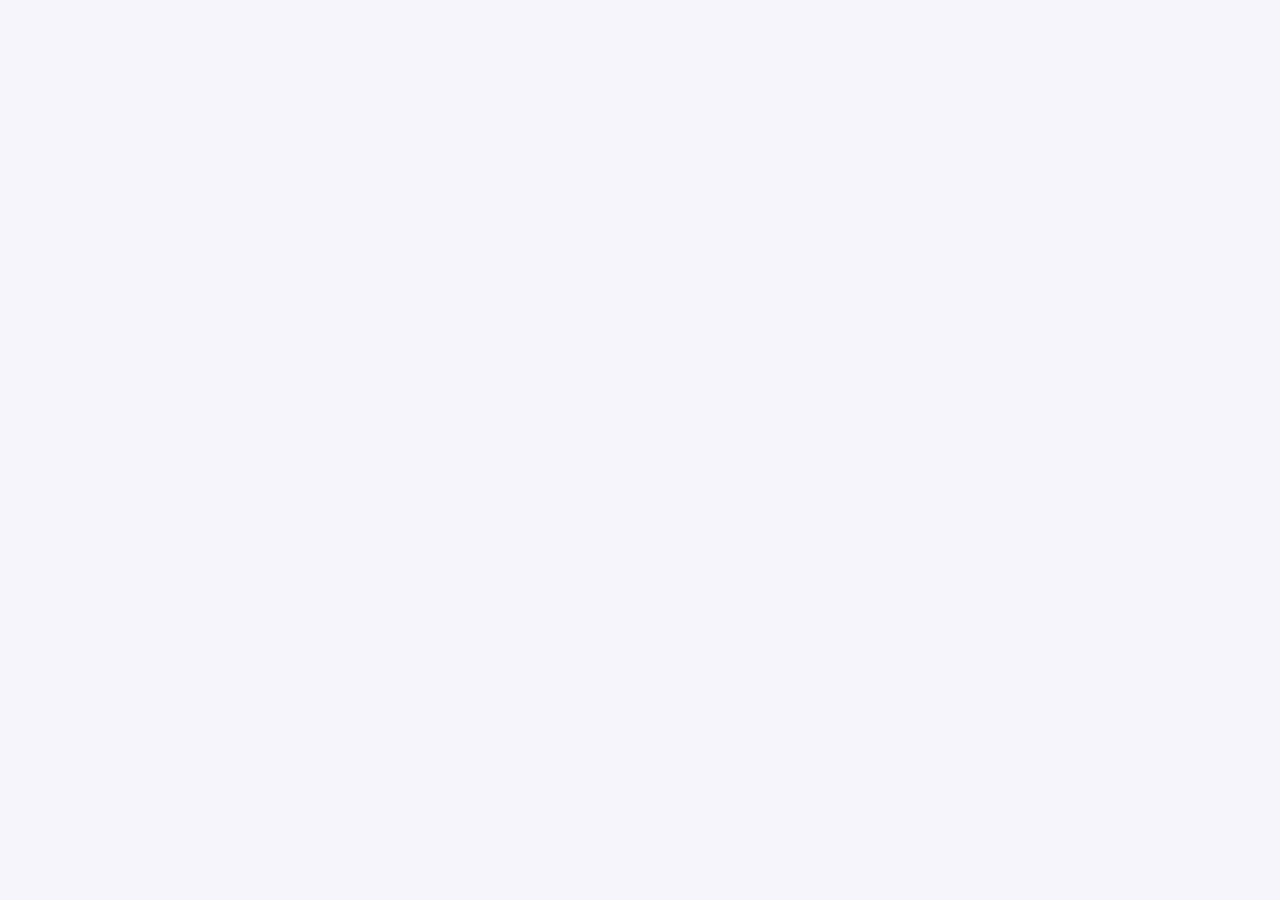
==== commit 769fbc7c: "Merge release 0.81 into dev Co-Authored-By: Claude Opus 5.5 (1M context) <noreply@anthropic.com> Cla" ====
--- a/index.html
+++ b/index.html
@@ -2,7 +2,7 @@
 <html lang="he" dir="rtl">
 <head>
 <meta charset="utf-8">
-<meta name="viewport" content="width=device-width, initial-scale=1, viewport-fit=cover">
+<meta name="viewport" content="width=device-width, initial-scale=1, maximum-scale=1, user-scalable=no, viewport-fit=cover">
 <title>אקורדי</title>
 <link rel="icon" type="image/svg+xml" href="icon.svg">
 <link rel="manifest" href="manifest.webmanifest">
@@ -294,7 +294,11 @@
 const MVTEST=location.hostname==='localhost'&&/[?&]mvtest\b/.test(location.search),NEWURL=MVTEST?'http://localhost:8767/':'https://akordi.jacob-apps.co.il/',OLDHOST=location.hostname==='kobi2132.github.io'||MVTEST,mvIn=/^#m=[zp]/.test(location.hash);
 // קישור לשיר ששותף מהכתובת הישנה – ממשיכים איתו לכתובת החדשה, כדי שהשיר לא ילך לאיבוד במסך המעבר
 if(OLDHOST&&/^#s=[zp]/.test(location.hash))location.replace(NEWURL+location.hash);
-const APPV='0.81b33';
+<<<<<<< HEAD
+const APPV='0.82b35';
+=======
+const APPV='0.82b35';
+>>>>>>> main
 const verName=x=>{x=x||'';let m=x.match(/^(\d+\.\d+)b(\d+)$/);if(m)return 'Akordi '+m[1]+' beta '+m[2];return /^\d+\.\d+$/.test(x)?'Akordi '+x:x?'beta':'–'};
 let favOnly=false,galSong=null,incoming=null,linkChk=false,S=[],v='list',cur=null,tab='l',pk=null,t=0,fs=18,sp=3,timer=null,tbc=false,pv='',ins='g',onChord=null,closeP=null;
 try{S=JSON.parse(localStorage.getItem('chords_songs')||'[]')}catch(e){}
@@ -2072,16 +2076,8 @@
   if(v!=='ed'||tab!=='c'||!pk)return;
   if(!e.target.closest('.cb,.cl,.cd,.cc,.gap,.b')){pk=null;render()}
 });
-let pinch=null,wt=0;
-const zoomTo=(nf,done)=>{if(v!=='vw')return;fs=Math.min(60,Math.max(12,nf));const bd=A.querySelector('.bd');if(bd){bd.style.fontSize=fs+'px';if(done){fix(bd);A._syncSp&&A._syncSp()}}};
-const tdist=e=>Math.hypot(e.touches[0].clientX-e.touches[1].clientX,e.touches[0].clientY-e.touches[1].clientY);
-document.addEventListener('touchstart',e=>{if(v==='vw'&&e.touches.length===2){pinch={d:tdist(e)||1,f:fs};if(closeP)closeP(true)}},{passive:true});
-document.addEventListener('touchmove',e=>{if(pinch&&e.touches.length===2){e.preventDefault();zoomTo(pinch.f*tdist(e)/pinch.d)}},{passive:false});
-document.addEventListener('touchend',e=>{if(pinch&&e.touches.length<2){pinch=null;zoomTo(fs,true)}});
-document.addEventListener('touchcancel',()=>{if(pinch){pinch=null;zoomTo(fs,true)}});
-document.addEventListener('gesturestart',e=>{if(v==='vw')e.preventDefault()});
-document.addEventListener('gesturechange',e=>{if(v==='vw')e.preventDefault()});
-document.addEventListener('wheel',e=>{if(v==='vw'&&e.ctrlKey){e.preventDefault();zoomTo(fs*Math.exp(-e.deltaY*.01));clearTimeout(wt);wt=setTimeout(()=>zoomTo(fs,true),150)}},{passive:false});
+// אין זום בצביטה: לא בדף כולו ולא בגודל הטקסט (משנים גודל רק בכפתורי A). ספארי מתעלם מ-user-scalable, לכן חוסמים גם כאן
+document.addEventListener('gesturestart',e=>e.preventDefault());document.addEventListener('gesturechange',e=>e.preventDefault());
 /* phone back button */
 let armed=false,ignorePop=false,edSnap=null,edObj=null;
 const edState=()=>{const c=cur;return JSON.stringify({a:[c.title,c.artist,c.link,c.cp,c.bpm,c.priv,c.dir,c.note,c.fo],t:c.raw!=null?c.raw:c.lines.filter(l=>l.ty!=='c').map(l=>l.t).join('\n'),c:c.lines.map(l=>l.ty==='c'?[l.x,l.lab]:l.c)})};
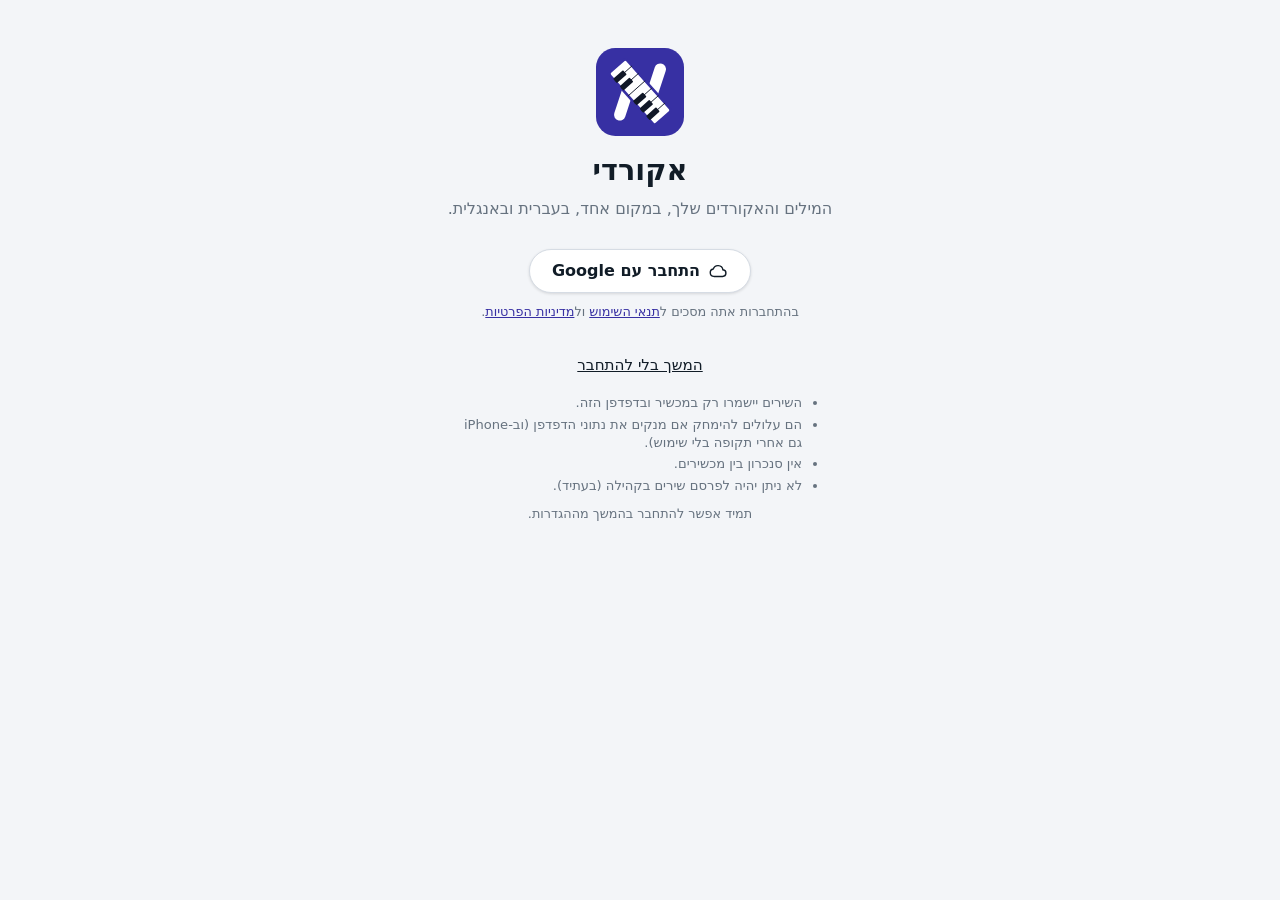
==== commit d5c5791a: "Fix leftover merge markers in version lines Co-Authored-By: Claude Opus 5.5 (1M context) <noreply@an" ====
--- a/index.html
+++ b/index.html
@@ -294,11 +294,7 @@
 const MVTEST=location.hostname==='localhost'&&/[?&]mvtest\b/.test(location.search),NEWURL=MVTEST?'http://localhost:8767/':'https://akordi.jacob-apps.co.il/',OLDHOST=location.hostname==='kobi2132.github.io'||MVTEST,mvIn=/^#m=[zp]/.test(location.hash);
 // קישור לשיר ששותף מהכתובת הישנה – ממשיכים איתו לכתובת החדשה, כדי שהשיר לא ילך לאיבוד במסך המעבר
 if(OLDHOST&&/^#s=[zp]/.test(location.hash))location.replace(NEWURL+location.hash);
-<<<<<<< HEAD
-const APPV='0.82b35';
-=======
-const APPV='0.82b35';
->>>>>>> main
+const APPV='0.82b36';
 const verName=x=>{x=x||'';let m=x.match(/^(\d+\.\d+)b(\d+)$/);if(m)return 'Akordi '+m[1]+' beta '+m[2];return /^\d+\.\d+$/.test(x)?'Akordi '+x:x?'beta':'–'};
 let favOnly=false,galSong=null,incoming=null,linkChk=false,S=[],v='list',cur=null,tab='l',pk=null,t=0,fs=18,sp=3,timer=null,tbc=false,pv='',ins='g',onChord=null,closeP=null;
 try{S=JSON.parse(localStorage.getItem('chords_songs')||'[]')}catch(e){}
